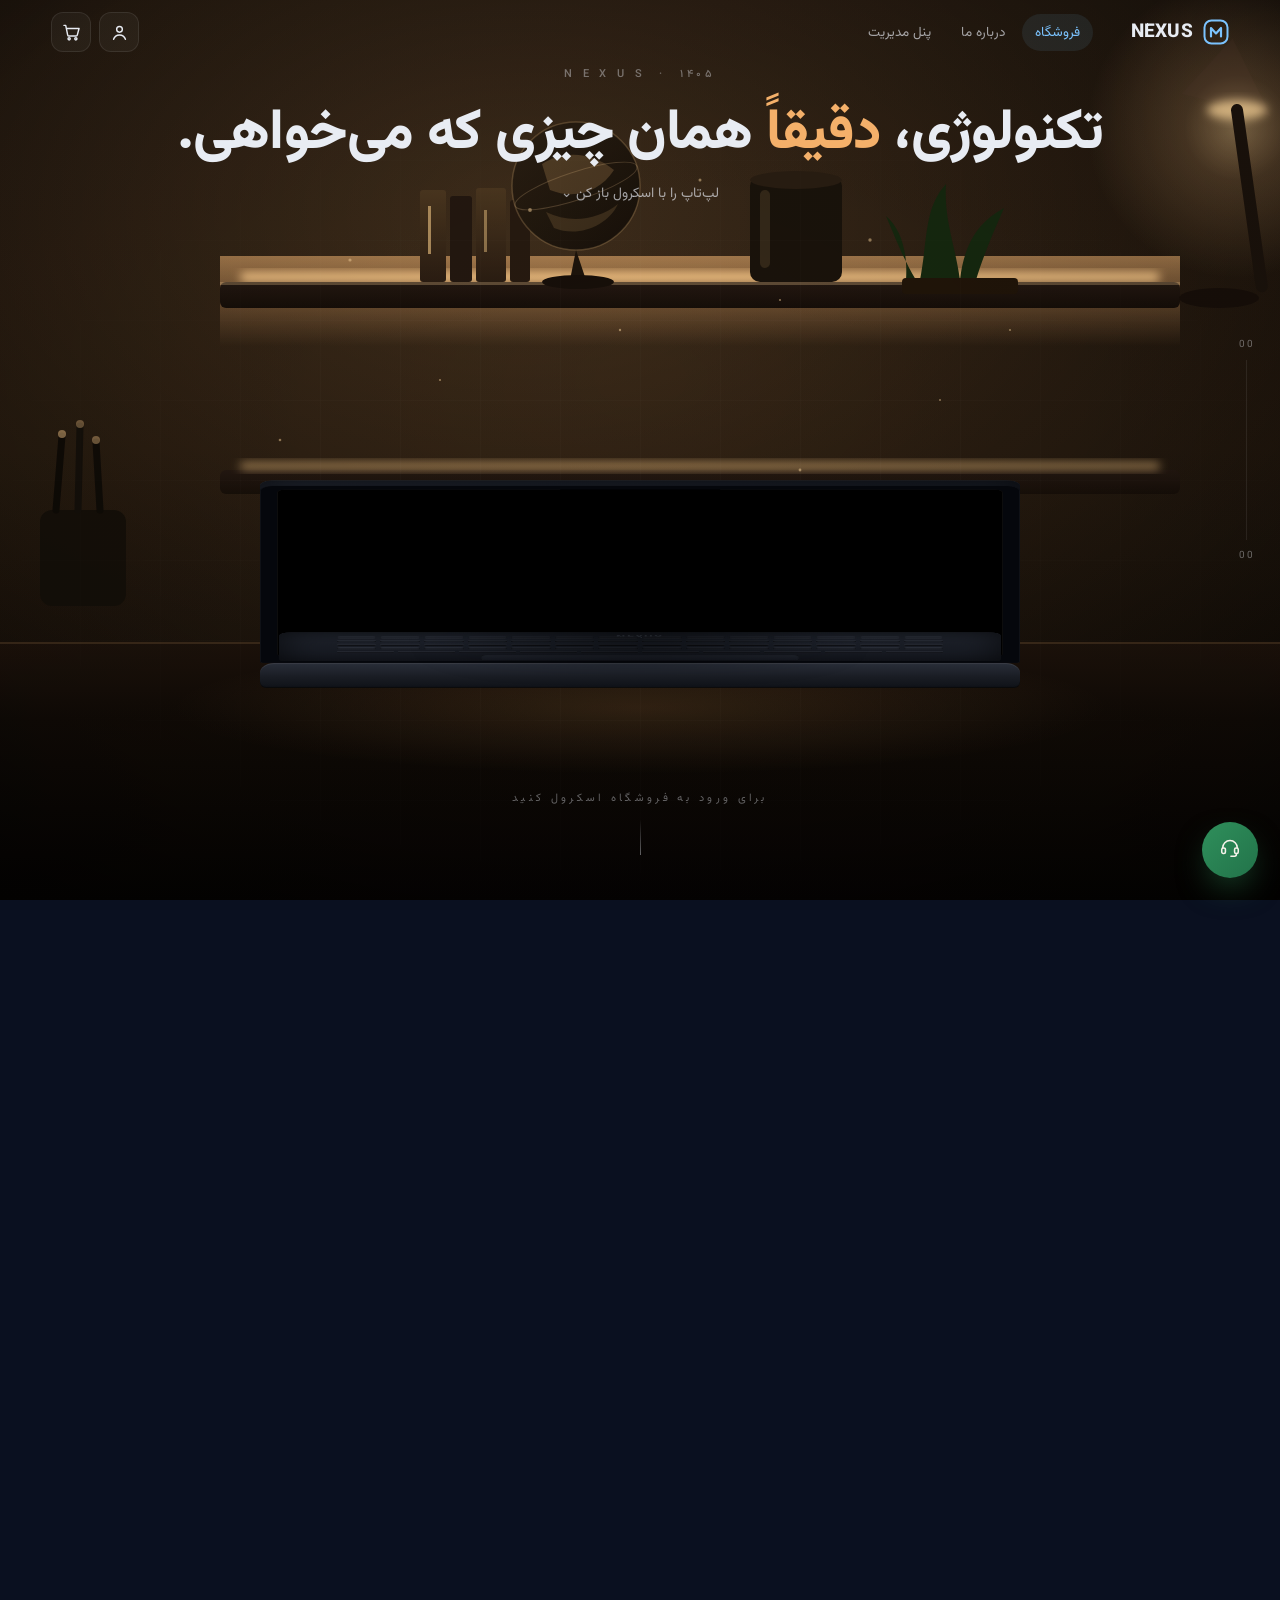
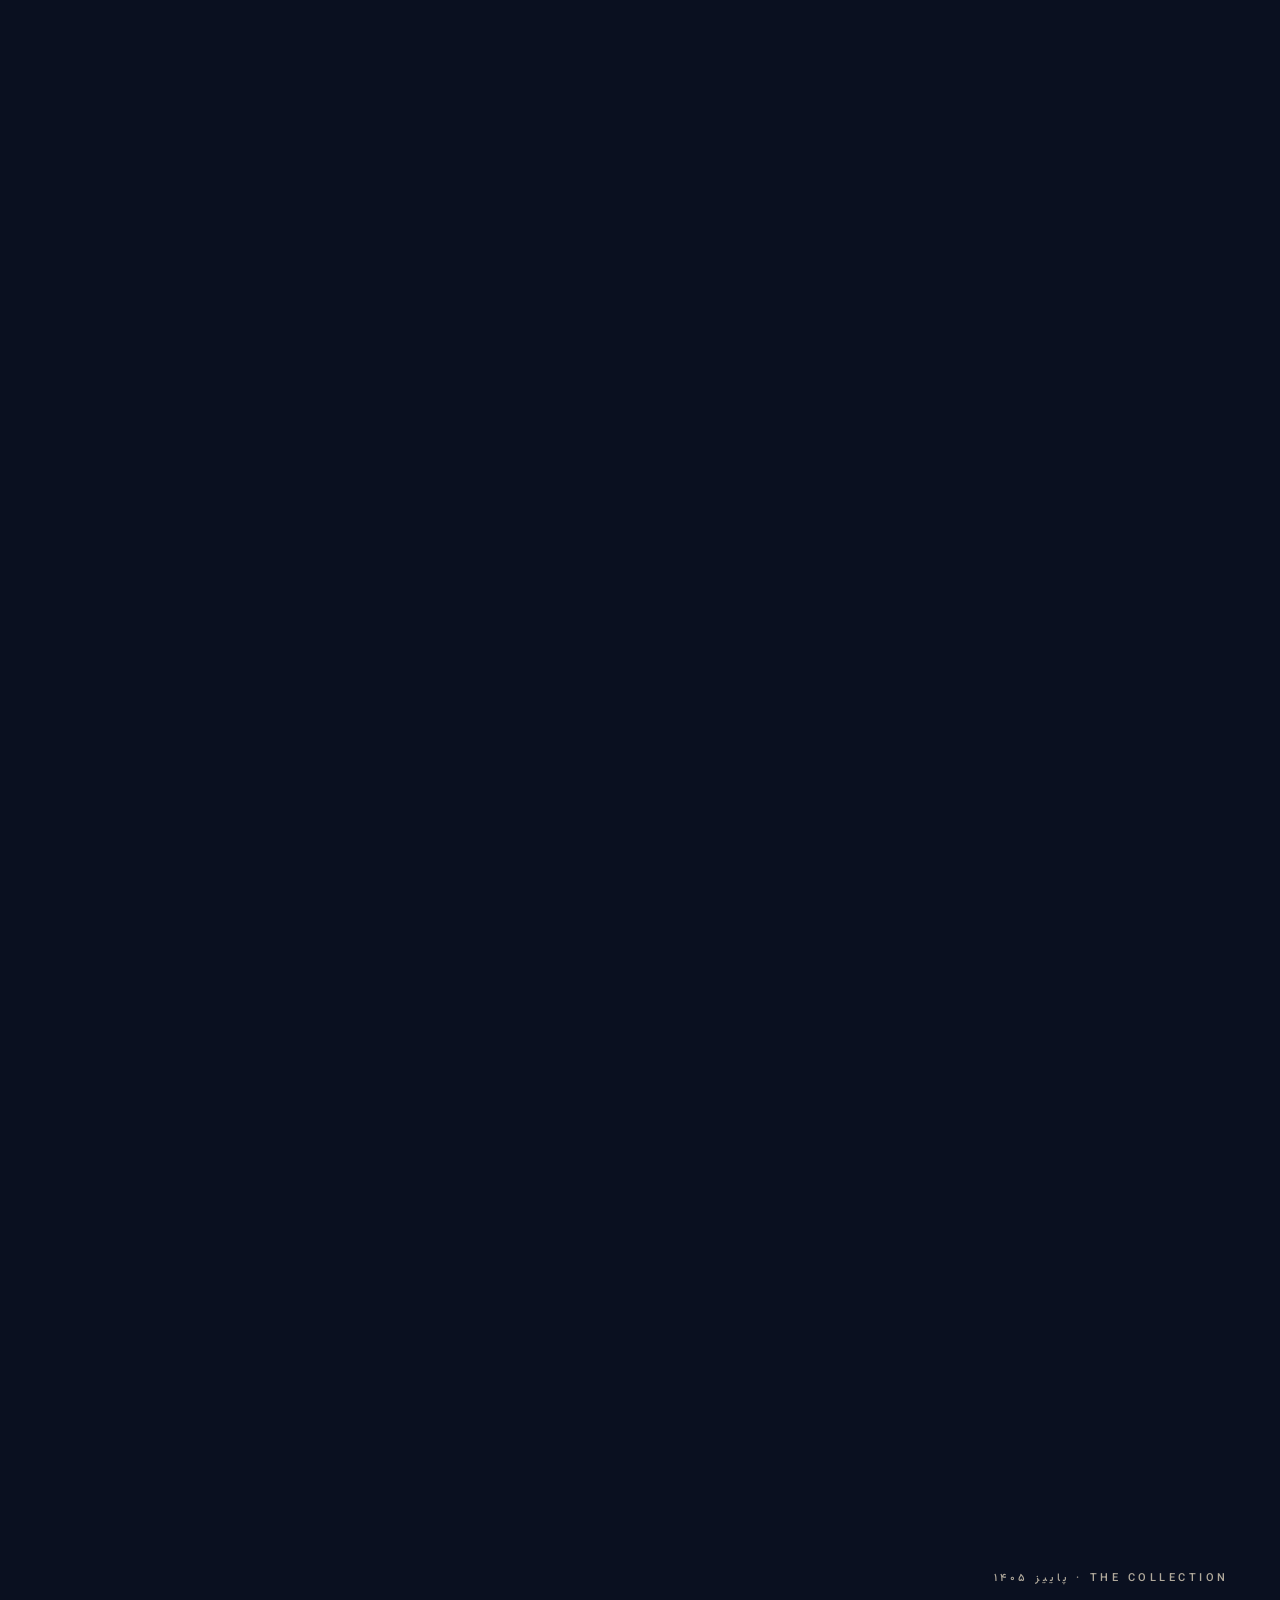
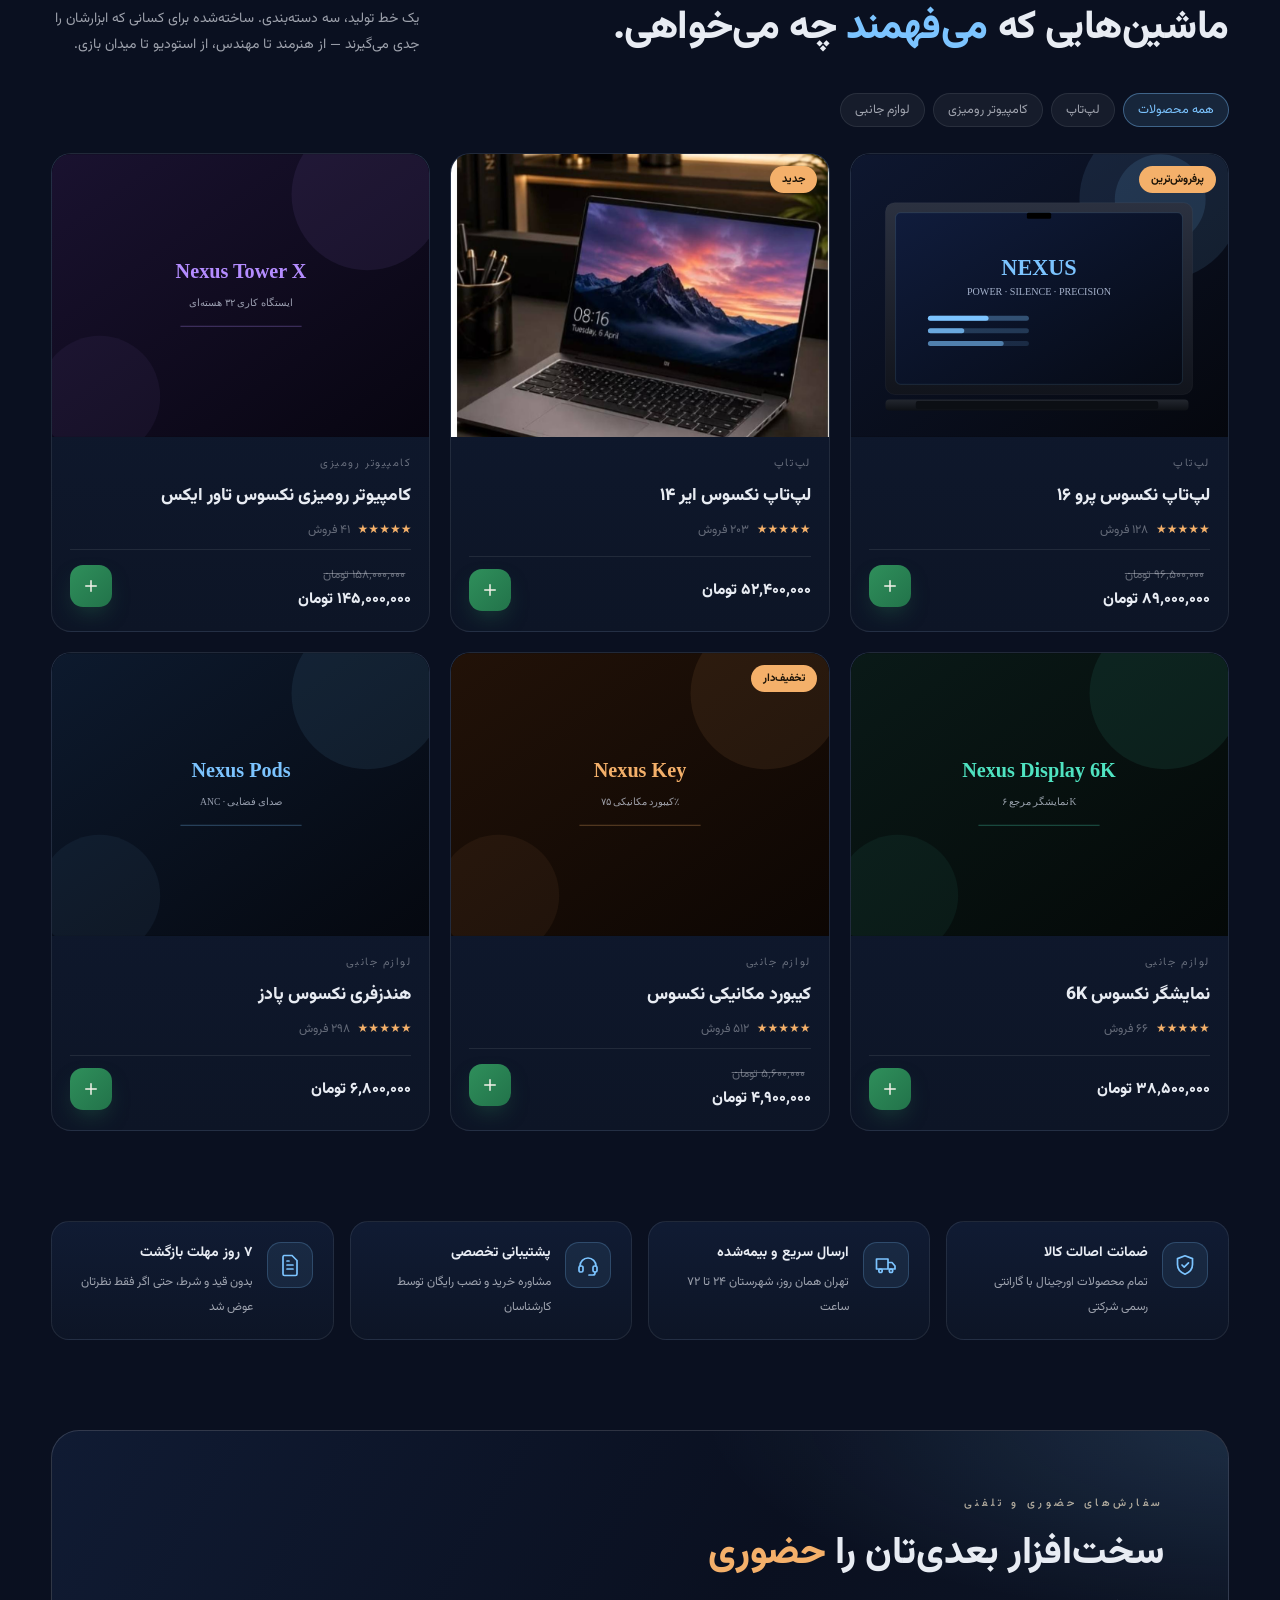
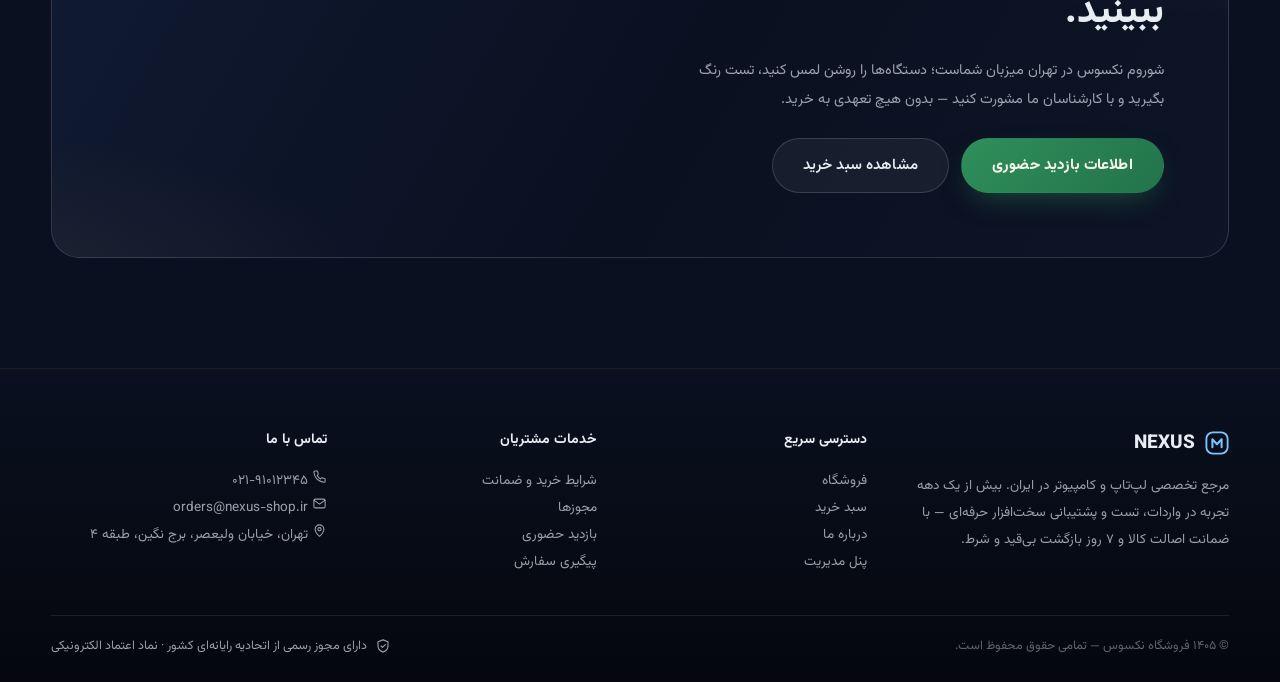
==== index.html @ 81a1145b "Use reference desk photo for Nexus Air 14 and rebuild hero backdrop - Nexus Air 14 now uses the user" ====
<!doctype html>
<html lang="fa" dir="rtl">
<head>
<meta charset="utf-8" />
<meta name="viewport" content="width=device-width, initial-scale=1, viewport-fit=cover" />
<title>نکسوس — فروشگاه تخصصی لپ‌تاپ و کامپیوتر</title>
<meta name="description" content="فروشگاه تخصصی لپ‌تاپ و کامپیوتر نکسوس — خرید لپ‌تاپ گیمینگ، ایستگاه کاری و لوازم جانبی با ضمانت اصالت کالا." />
<link rel="preconnect" href="https://fonts.googleapis.com">
<link rel="preconnect" href="https://fonts.gstatic.com" crossorigin>
<link href="https://fonts.googleapis.com/css2?family=Vazirmatn:wght@200;300;400;500;600;700;800;900&display=swap" rel="stylesheet">
<link rel="stylesheet" href="css/styles.css?v=7">
<link rel="stylesheet" href="css/hero.css?v=7">
<link rel="icon" href="data:image/svg+xml,<svg xmlns='http://www.w3.org/2000/svg' viewBox='0 0 26 26'><rect x='1' y='1' width='24' height='24' rx='7' fill='%230a1020' stroke='%237cc4ff' stroke-width='2'/><path d='M8 17.5V9l5 5.4L18 9v8.5' stroke='%237cc4ff' stroke-width='2.2' fill='none' stroke-linecap='round'/></svg>">
<script src="js/vendor/gsap.min.js"></script>
<script src="js/vendor/ScrollTrigger.min.js"></script>
</head>
<body>

<!-- ============ HERO: LAPTOP OPENS ON SCROLL ============ -->
<section class="hero-scroll" id="heroScroll">
  <div class="hero-stage" id="heroStage">

    <!-- warm study-room backdrop behind the laptop (shelf, LED strip,
         globe, books, desk lamp — inspired by the reference photo) -->
    <div class="hero-bg" id="heroBg" aria-hidden="true">
      <svg viewBox="0 0 1440 900" preserveAspectRatio="xMidYMid slice" xmlns="http://www.w3.org/2000/svg">
        <defs>
          <linearGradient id="room" x1="0" y1="0" x2="0" y2="1">
            <stop offset="0" stop-color="#0e0a07"/>
            <stop offset=".5" stop-color="#140e08"/>
            <stop offset="1" stop-color="#070503"/>
          </linearGradient>
          <linearGradient id="shelffront" x1="0" y1="0" x2="0" y2="1">
            <stop offset="0" stop-color="#241811"/>
            <stop offset="1" stop-color="#160e08"/>
          </linearGradient>
          <linearGradient id="ledglow" x1="0" y1="0" x2="0" y2="1">
            <stop offset="0" stop-color="rgba(255,190,120,.85)"/>
            <stop offset="1" stop-color="rgba(255,180,110,0)"/>
          </linearGradient>
          <radialGradient id="lampglow" cx=".5" cy=".5" r=".5">
            <stop offset="0" stop-color="rgba(255,214,150,.95)"/>
            <stop offset=".35" stop-color="rgba(255,196,130,.4)"/>
            <stop offset="1" stop-color="rgba(255,190,120,0)"/>
          </radialGradient>
          <radialGradient id="warmfill" cx=".42" cy=".24" r=".8">
            <stop offset="0" stop-color="rgba(255,185,110,.20)"/>
            <stop offset=".5" stop-color="rgba(255,175,100,.09)"/>
            <stop offset="1" stop-color="rgba(255,170,90,0)"/>
          </radialGradient>
          <linearGradient id="desk" x1="0" y1="0" x2="0" y2="1">
            <stop offset="0" stop-color="#1e130b"/>
            <stop offset=".3" stop-color="#110b06"/>
            <stop offset="1" stop-color="#050302"/>
          </linearGradient>
          <radialGradient id="pool" cx=".5" cy=".5" r=".5">
            <stop offset="0" stop-color="rgba(255,180,100,.14)"/>
            <stop offset="1" stop-color="rgba(255,180,100,0)"/>
          </radialGradient>
          <radialGradient id="vig" cx=".5" cy=".42" r=".78">
            <stop offset="0" stop-color="rgba(0,0,0,0)"/>
            <stop offset=".7" stop-color="rgba(0,0,0,.16)"/>
            <stop offset="1" stop-color="rgba(0,0,0,.58)"/>
          </radialGradient>
          <linearGradient id="globe1" x1="0" y1="0" x2="1" y2="1">
            <stop offset="0" stop-color="#2c2013"/>
            <stop offset="1" stop-color="#171009"/>
          </linearGradient>
          <linearGradient id="bookgold" x1="0" y1="0" x2="0" y2="1">
            <stop offset="0" stop-color="#4d3820"/>
            <stop offset="1" stop-color="#2b1d12"/>
          </linearGradient>
          <filter id="softa" x="-40%" y="-40%" width="180%" height="180%"><feGaussianBlur stdDeviation="10"/></filter>
          <filter id="softb" x="-40%" y="-40%" width="180%" height="180%"><feGaussianBlur stdDeviation="5"/></filter>
        </defs>

        <rect width="1440" height="900" fill="url(#room)"/>
        <rect width="1440" height="900" fill="url(#warmfill)"/>

        <!-- ============ back wall shelf with warm LED strip ============ -->
        <!-- LED strip glow behind the shelf -->
        <rect x="300" y="256" width="960" height="90" fill="url(#ledglow)" opacity=".65"/>
        <!-- shelf underside light band -->
        <rect x="320" y="272" width="920" height="10" rx="5" fill="rgba(255,206,140,.95)" filter="url(#softb)"/>
        <!-- shelf board -->
        <rect x="300" y="282" width="960" height="26" rx="6" fill="url(#shelffront)"/>
        <rect x="300" y="282" width="960" height="3" fill="rgba(255,210,150,.28)"/>
        <!-- second lower shelf -->
        <rect x="300" y="470" width="960" height="24" rx="6" fill="url(#shelffront)" opacity=".9"/>
        <rect x="320" y="462" width="920" height="8" rx="4" fill="rgba(255,205,135,.55)" filter="url(#softb)"/>

        <!-- items on the upper shelf (kept near the center so they survive
             the mobile crop of the wide viewBox) -->
        <!-- vertical books -->
        <g transform="translate(500,190)">
          <rect x="0" y="0" width="26" height="92" rx="3" fill="url(#bookgold)"/>
          <rect x="30" y="6" width="22" height="86" rx="3" fill="#241810"/>
          <rect x="56" y="-2" width="30" height="94" rx="3" fill="url(#bookgold)"/>
          <rect x="90" y="10" width="20" height="82" rx="3" fill="#271a10"/>
          <rect x="8" y="16" width="3" height="48" fill="rgba(255,210,140,.6)"/>
          <rect x="64" y="20" width="3" height="42" fill="rgba(255,210,140,.45)"/>
        </g>
        <!-- globe on a stand (center-left) -->
        <g transform="translate(610,116)">
          <circle cx="46" cy="70" r="64" fill="url(#globe1)"/>
          <circle cx="46" cy="70" r="64" fill="none" stroke="rgba(255,205,135,.22)" stroke-width="1.5"/>
          <path d="M 12 48 C 34 34, 62 36, 84 54 C 70 76, 44 84, 20 74 Z" fill="rgba(255,196,120,.20)"/>
          <path d="M 16 96 C 40 108, 68 104, 88 88 C 78 110, 48 122, 24 112 Z" fill="rgba(255,196,120,.14)"/>
          <ellipse cx="46" cy="70" rx="64" ry="14" fill="none" stroke="rgba(255,210,150,.22)" transform="rotate(-18 46 70)"/>
          <path d="M46 134 L 40 164 L 56 164 Z" fill="#1d140b"/>
          <ellipse cx="48" cy="166" rx="36" ry="7" fill="#170f09"/>
        </g>
        <!-- dark cylinder vessel (center-right) -->
        <g transform="translate(830,176)">
          <rect x="0" y="0" width="92" height="106" rx="10" fill="#1a130b"/>
          <ellipse cx="46" cy="4" rx="46" ry="9" fill="#2a1e12"/>
          <rect x="10" y="14" width="10" height="78" rx="5" fill="rgba(255,205,135,.12)"/>
        </g>
        <!-- small plant right of the vessel -->
        <g transform="translate(1000,166)" fill="#16290f">
          <path d="M0 114 C 8 72, 4 42, 26 18 C 24 54, 34 74, 40 114 Z"/>
          <path d="M40 114 C 44 78, 58 56, 84 42 C 70 74, 62 94, 56 114 Z"/>
          <path d="M-14 114 C -12 84, -20 62, -34 50 C -22 78, -16 94, -4 114 Z"/>
          <rect x="-18" y="112" width="116" height="16" rx="4" fill="#211509"/>
        </g>

        <!-- ============ desk lamp, upper right ============ -->
        <g transform="translate(1265,40)">
          <path d="M40 0 L 96 66 L 4 66 Z" fill="#241811" transform="rotate(14 50 30)"/>
          <ellipse cx="52" cy="70" rx="30" ry="10" fill="rgba(255,220,160,.9)" filter="url(#softb)"/>
          <circle cx="52" cy="88" r="150" fill="url(#lampglow)" opacity=".5"/>
          <rect x="46" y="64" width="12" height="190" rx="6" fill="#1c130c" transform="rotate(-8 52 70)"/>
          <ellipse cx="34" cy="258" rx="40" ry="10" fill="#180f09"/>
        </g>

        <!-- ============ desk surface ============ -->
        <rect y="642" width="1440" height="258" fill="url(#desk)"/>
        <rect y="642" width="1440" height="2" fill="rgba(255,195,125,.14)"/>
        <ellipse cx="720" cy="708" rx="470" ry="66" fill="url(#pool)"/>

        <!-- pen cup on the desk, far left -->
        <g transform="translate(120,470)" opacity=".92">
          <rect x="0" y="40" width="86" height="96" rx="12" fill="#151009"/>
          <path d="M16 40 L 22 -34" stroke="#0e0a06" stroke-width="7" stroke-linecap="round"/>
          <path d="M38 40 L 40 -44" stroke="#14100a" stroke-width="7" stroke-linecap="round"/>
          <path d="M60 40 L 56 -28" stroke="#0f0b07" stroke-width="7" stroke-linecap="round"/>
          <circle cx="22" cy="-36" r="4" fill="rgba(255,205,140,.55)"/>
          <circle cx="40" cy="-46" r="4" fill="rgba(255,205,140,.4)"/>
          <circle cx="56" cy="-30" r="4" fill="rgba(255,205,140,.45)"/>
        </g>

        <!-- floating dust motes in the warm light -->
        <g fill="#ffd9a0">
          <circle class="mote" cx="430" cy="260" r="1.6"/>
          <circle class="mote" cx="520" cy="380" r="1.1"/>
          <circle class="mote" cx="610" cy="210" r="1.9"/>
          <circle class="mote" cx="700" cy="330" r="1.2"/>
          <circle class="mote" cx="780" cy="180" r="1.5"/>
          <circle class="mote" cx="860" cy="300" r="1.1"/>
          <circle class="mote" cx="950" cy="240" r="1.7"/>
          <circle class="mote" cx="1020" cy="400" r="1"/>
          <circle class="mote" cx="360" cy="440" r="1.3"/>
          <circle class="mote" cx="560" cy="500" r="1"/>
          <circle class="mote" cx="880" cy="470" r="1.4"/>
          <circle class="mote" cx="1090" cy="330" r="1.1"/>
          <circle class="mote" cx="660" cy="560" r="1.2"/>
          <circle class="mote" cx="990" cy="540" r=".9"/>
        </g>

        <rect width="1440" height="900" fill="url(#vig)"/>
      </svg>
    </div>

    <div class="hero-copy top" id="heroTop">
      <div class="hero-eyebrow">N E X U S &nbsp;·&nbsp; ۱۴۰۵</div>
      <h1 class="hero-headline">
        تکنولوژی، <em>دقیقاً</em> همان چیزی که می‌خواهی.
      </h1>
      <div class="hero-sub">لپ‌تاپ را با اسکرول باز کن ⌄</div>
    </div>

    <div class="scene" id="scene">
      <div class="camera" id="camera">
        <div class="glow" id="glow"></div>
        <div class="laptop-wrap" id="laptopWrap">
        <div class="laptop" id="laptop">
          <div class="lid" id="lid">
            <div class="lid-back"></div>
            <div class="lid-logo">NEXUS</div>
            <div class="lid-front">
              <div class="bezel">
                <div class="notch"></div>
                <div class="screen" id="screen">
                  <div class="ui" id="ui">
                    <div class="ui-top">
                      <div>NEXUS OS 26.1</div>
                      <div>SYSTEM ONLINE <span class="dot"></span></div>
                    </div>
                    <div class="ui-title">
                      قدرت خام. <span>سکوت مطلق.</span>
                    </div>
                    <div class="ui-grid" id="uiGrid">
                      <div class="spec"><div class="label">CPU</div><div class="value">Core i9</div><div class="sub">14th gen · 24 cores</div></div>
                      <div class="spec"><div class="label">GPU</div><div class="value">RTX 5080</div><div class="sub">16 GB GDDR7</div></div>
                      <div class="spec"><div class="label">RAM</div><div class="value">32 GB</div><div class="sub">DDR5 · 7200 MHz</div></div>
                      <div class="spec"><div class="label">SSD</div><div class="value">2 TB</div><div class="sub">NVMe Gen 5</div></div>
                    </div>
                    <div class="ui-foot">
                      <div>0.42s boot</div>
                      <div>—</div>
                      <div>silent mode</div>
                    </div>
                  </div>
                </div>
              </div>
            </div>
          </div>
          <div class="base">
            <div class="base-top"></div>
            <div class="deck">
              <div class="brandmark">NEXUS</div>
              <div class="keyboard" id="keyboard"></div>
              <div class="trackpad"></div>
            </div>
          </div>
        </div>
        <div class="shadow"></div>
        </div><!-- /laptop-wrap -->
      </div>
    </div>

    <div class="hero-copy bot" id="heroBot">
      <div class="scroll-hint">
        <span>برای ورود به فروشگاه اسکرول کنید</span>
        <span class="line"></span>
      </div>
    </div>

    <div class="rail" aria-hidden="true">
      <div>00</div>
      <div class="track"><div class="bar" id="railBar"></div></div>
      <div id="railNum">05</div>
    </div>

  </div>
</section>

<!-- ============ STORE ============ -->
<main class="store-over" id="store">
  <section class="section container" id="storeSection">
    <div class="section-head">
      <div>
        <div class="eyebrow">The Collection · پاییز ۱۴۰۵</div>
        <h2>ماشین‌هایی که <em>می‌فهمند</em> چه می‌خواهی.</h2>
      </div>
      <p>
        یک خط تولید، سه دسته‌بندی. ساخته‌شده برای کسانی که ابزارشان را جدی می‌گیرند —
        از هنرمند تا مهندس، از استودیو تا میدان بازی.
      </p>
    </div>

    <div class="chips" id="catChips" style="display:flex;gap:8px;flex-wrap:wrap;margin-bottom:26px">
      <button class="chip active" data-cat="all">همه محصولات</button>
      <button class="chip" data-cat="laptop">لپ‌تاپ</button>
      <button class="chip" data-cat="pc">کامپیوتر رومیزی</button>
      <button class="chip" data-cat="acc">لوازم جانبی</button>
    </div>

    <div class="product-grid" id="productGrid"></div>
  </section>

  <!-- trust strip -->
  <section class="section container">
    <div class="trust-strip">
      <div class="trust-item reveal">
        <div class="t-ico" data-ico="shield"></div>
        <div><b>ضمانت اصالت کالا</b><span>تمام محصولات اورجینال با گارانتی رسمی شرکتی</span></div>
      </div>
      <div class="trust-item reveal">
        <div class="t-ico" data-ico="truck"></div>
        <div><b>ارسال سریع و بیمه‌شده</b><span>تهران همان روز، شهرستان ۲۴ تا ۷۲ ساعت</span></div>
      </div>
      <div class="trust-item reveal">
        <div class="t-ico" data-ico="headset"></div>
        <div><b>پشتیبانی تخصصی</b><span>مشاوره خرید و نصب رایگان توسط کارشناسان</span></div>
      </div>
      <div class="trust-item reveal">
        <div class="t-ico" data-ico="doc"></div>
        <div><b>۷ روز مهلت بازگشت</b><span>بدون قید و شرط، حتی اگر فقط نظرتان عوض شد</span></div>
      </div>
    </div>
  </section>

  <!-- CTA banner -->
  <section class="section container">
    <div class="cta-banner reveal">
      <div class="cta-glow"></div>
      <div class="cta-content">
        <div class="eyebrow">سفارش‌های حضوری و تلفنی</div>
        <h2>سخت‌افزار بعدی‌تان را <em>حضوری</em> ببینید.</h2>
        <p>
          شوروم نکسوس در تهران میزبان شماست؛ دستگاه‌ها را روشن لمس کنید،
          تست رنگ بگیرید و با کارشناسان ما مشورت کنید — بدون هیچ تعهدی به خرید.
        </p>
        <div class="cta-actions">
          <a href="about.html#visit" class="btn btn-primary btn-lg">اطلاعات بازدید حضوری</a>
          <a href="cart.html" class="btn btn-ghost btn-lg">مشاهده سبد خرید</a>
        </div>
      </div>
    </div>
  </section>
</main>

<script src="js/store.js?v=7"></script>
<script src="js/app.js?v=7"></script>
<script src="js/hero.js?v=7"></script>
<script>
/* ---- render products with category filter ---- */
(function () {
  const S = window.NexusStore, UI = window.NexusUI;
  const grid = document.getElementById('productGrid');

  function render(cat) {
    grid.innerHTML = '';
    const list = S.getProducts().filter((p) => cat === 'all' || p.category === cat);
    list.forEach((p) => grid.append(UI.productCard(p)));
    if (!list.length) {
      grid.innerHTML = `<div class="empty-state" style="grid-column:1/-1">
        <div class="es-ico">${UI.icon('box', 30)}</div>
        <h3>محصولی در این دسته نیست</h3><p>به‌زودی مدل‌های جدید اضافه می‌شوند.</p>
      </div>`;
    }
    UI.observeReveals(grid);
  }

  render('all');

  document.querySelectorAll('#catChips .chip').forEach((chip) => {
    chip.addEventListener('click', () => {
      document.querySelectorAll('#catChips .chip').forEach((c) => c.classList.remove('active'));
      chip.classList.add('active');
      render(chip.dataset.cat);
    });
  });

  /* trust icons */
  document.querySelectorAll('.trust-item .t-ico').forEach((el) => {
    el.innerHTML = UI.icon(el.dataset.ico, 24);
  });

  /* if URL has #store, jump past the hero pin cleanly */
  if (location.hash === '#store') {
    setTimeout(() => document.getElementById('storeSection').scrollIntoView(), 60);
  }
})();
</script>

<style>
/* ---- page-local: trust strip + cta banner ---- */
.trust-strip{
  display:grid;grid-template-columns:repeat(4,1fr);gap:16px;
}
@media(max-width:980px){.trust-strip{grid-template-columns:repeat(2,1fr)}}
@media(max-width:560px){.trust-strip{grid-template-columns:1fr}}
.trust-item{
  display:flex;gap:14px;align-items:flex-start;
  background:linear-gradient(180deg,var(--panel2),var(--panel));
  border:1px solid var(--line);border-radius:18px;padding:20px;
}
.trust-item .t-ico{
  width:46px;height:46px;flex:none;border-radius:14px;
  background:rgba(124,196,255,.09);border:1px solid rgba(124,196,255,.22);
  display:grid;place-items:center;color:var(--accent);
}
.trust-item b{display:block;font-size:14px;margin-bottom:5px}
.trust-item span{font-size:12px;color:var(--ink2);line-height:1.8}
.cta-banner{
  position:relative;overflow:hidden;
  border-radius:28px;border:1px solid var(--line2);
  background:linear-gradient(120deg,#101b33 0%,#0a1020 55%,#0d1526 100%);
  padding:clamp(34px,5vw,70px);
}
.cta-glow{
  position:absolute;inset:-40%;
  background:radial-gradient(ellipse 45% 45% at 80% 20%, rgba(124,196,255,.16), transparent 60%),
             radial-gradient(ellipse 40% 40% at 15% 85%, rgba(244,176,106,.1), transparent 60%);
  pointer-events:none;
}
.cta-content{position:relative;max-width:56ch}
.cta-content h2{font-size:clamp(24px,3.2vw,38px);font-weight:800;margin:12px 0 14px}
.cta-content h2 em{font-style:normal;color:var(--amber)}
.cta-content p{color:var(--ink2);font-size:14.5px;line-height:2;margin-bottom:24px}
.cta-actions{display:flex;gap:12px;flex-wrap:wrap}
</style>
</body>
</html>
---- css/styles.css ----
/* =========================================================
   NEXUS — Global Stylesheet (RTL)
   Palette: deep navy + sky-blue accent + warm amber
   Font: Vazirmatn
   ========================================================= */

:root{
  --bg0:#05070d;
  --bg1:#0a1020;
  --bg2:#0e1730;
  --panel:#0d1526;
  --panel2:#101b33;
  --ink:#e8ecf3;
  --ink2:rgba(232,236,243,.66);
  --ink3:rgba(232,236,243,.4);
  --line:rgba(232,236,243,.09);
  --line2:rgba(232,236,243,.16);
  --accent:#7cc4ff;
  --accent2:#3d8bd6;
  --amber:#f4b06a;
  --green:#5ee7a1;
  /* warm additions: deep pine green for action buttons + cream */
  --pine:#2f8f5b;
  --pine2:#22734a;
  --cream:#f3ead9;
  --cream2:#e8dcc4;
  --red:#ff7a7a;
  --purple:#b48cff;
  --radius:16px;
  --radius-sm:11px;
  --shadow:0 30px 60px -30px rgba(0,0,0,.6);
  --nav-h:64px;
}

*{box-sizing:border-box;margin:0;padding:0}
html{scroll-behavior:smooth}
html,body{background:var(--bg1);color:var(--ink);
  font-family:'Vazirmatn',system-ui,sans-serif;
  -webkit-font-smoothing:antialiased;text-rendering:optimizeLegibility}
body{min-height:100vh;overflow-x:hidden}
::selection{background:rgba(124,196,255,.3)}

img{max-width:100%;display:block}
a{color:inherit;text-decoration:none}
button{font-family:inherit;cursor:pointer}
input,select,textarea{font-family:inherit}
ul{list-style:none}

.container{width:min(1240px,92vw);margin-inline:auto}

/* ---------------- scrollbar ---------------- */
::-webkit-scrollbar{width:10px;height:10px}
::-webkit-scrollbar-track{background:var(--bg0)}
::-webkit-scrollbar-thumb{background:#1c2b4a;border-radius:8px;border:2px solid var(--bg0)}
::-webkit-scrollbar-thumb:hover{background:#2a3f6b}

/* =========================================================
   HEADER
   ========================================================= */
.site-header{
  position:fixed;top:0;left:0;right:0;z-index:60;
  transition:background .35s ease,border-color .35s ease,backdrop-filter .35s ease;
  border-bottom:1px solid transparent;
}
.site-header.scrolled{
  background:rgba(6,9,17,.82);
  backdrop-filter:blur(14px);
  border-bottom-color:var(--line);
}
.nav-inner{
  height:var(--nav-h);display:flex;align-items:center;gap:26px;
}
.brand{display:flex;align-items:center;gap:10px;font-weight:800;font-size:19px;letter-spacing:.01em}
.brand svg{flex:none}
.nav-links{display:flex;gap:4px;margin-inline-start:12px}
.nav-links a{
  padding:8px 13px;border-radius:999px;font-size:13.5px;color:var(--ink2);
  transition:color .2s,background .2s;
}
.nav-links a:hover{color:var(--ink);background:rgba(255,255,255,.05)}
.nav-links a.active{color:var(--accent);background:rgba(124,196,255,.09)}
.nav-spacer{flex:1}
.nav-actions{display:flex;align-items:center;gap:8px}
.icon-btn{
  position:relative;width:40px;height:40px;border-radius:12px;
  display:grid;place-items:center;
  background:rgba(255,255,255,.04);border:1px solid var(--line);
  color:var(--ink);transition:background .2s,border-color .2s,transform .2s;
}
.icon-btn:hover{background:rgba(255,255,255,.08);border-color:var(--line2)}
.icon-btn:active{transform:scale(.94)}
.cart-badge{
  position:absolute;top:-5px;inset-inline-end:-5px;
  min-width:18px;height:18px;padding:0 5px;border-radius:999px;
  background:var(--amber);color:#1a1207;font-size:10.5px;font-weight:800;
  display:none;place-items:center;line-height:1;
  box-shadow:0 0 0 2px var(--bg1);
}
.burger{display:none}
.mobile-menu{
  display:none;position:fixed;top:var(--nav-h);left:0;right:0;z-index:59;
  background:rgba(6,9,17,.97);backdrop-filter:blur(14px);
  border-bottom:1px solid var(--line);padding:10px 5vw 18px;
}
.mobile-menu.open{display:block}
.mobile-menu a{display:block;padding:12px 8px;font-size:15px;color:var(--ink2);border-bottom:1px solid var(--line)}
.mobile-menu a:last-child{border-bottom:none}
.mobile-menu a.active{color:var(--accent)}

@media(max-width:820px){
  .nav-links{display:none}
  .burger{display:grid}
}

/* =========================================================
   BUTTONS / CHIPS
   ========================================================= */
.btn{
  display:inline-flex;align-items:center;justify-content:center;gap:8px;
  padding:12px 22px;border-radius:999px;border:1px solid transparent;
  font-size:14px;font-weight:600;letter-spacing:.01em;
  transition:transform .18s ease,box-shadow .25s ease,background .2s,border-color .2s,opacity .2s;
  user-select:none;
}
.btn:active{transform:scale(.97)}
.btn:disabled{opacity:.45;cursor:not-allowed}
.btn-primary{
  background:linear-gradient(135deg,var(--pine),var(--pine2));
  color:#f5f2ea;font-weight:800;
  box-shadow:0 12px 30px -12px rgba(47,143,91,.55);
}
.btn-primary:hover{box-shadow:0 16px 38px -12px rgba(47,143,91,.7);filter:brightness(1.07)}
.btn-ghost{background:rgba(255,255,255,.05);border-color:var(--line2);color:var(--ink)}
.btn-ghost:hover{background:rgba(255,255,255,.09)}
.btn-dark{background:#fff;color:#0a1020;font-weight:800}
.btn-danger{background:rgba(255,122,122,.1);border-color:rgba(255,122,122,.3);color:var(--red)}
.btn-danger:hover{background:rgba(255,122,122,.18)}
.btn-sm{padding:8px 15px;font-size:12.5px}
.btn-lg{padding:15px 30px;font-size:15px}
.btn-block{width:100%}

.chip{
  display:inline-flex;align-items:center;gap:6px;
  padding:6px 14px;border-radius:999px;font-size:12.5px;
  background:rgba(255,255,255,.05);border:1px solid var(--line);color:var(--ink2);
}
.chip.active{background:rgba(124,196,255,.12);border-color:rgba(124,196,255,.4);color:var(--accent)}

.eyebrow{
  font-size:11px;letter-spacing:.32em;text-transform:uppercase;
  color:var(--cream2);opacity:.75;font-weight:500;
}

.badge{
  position:absolute;top:12px;inset-inline-start:12px;z-index:2;
  padding:5px 12px;border-radius:999px;font-size:11px;font-weight:700;
  background:var(--amber);color:#1a1207;
}
.badge.blue{background:var(--accent);color:#04101d}

/* =========================================================
   FOOTER
   ========================================================= */
.site-footer{
  margin-top:110px;border-top:1px solid var(--line);
  background:linear-gradient(180deg,var(--bg1),var(--bg0));
}
.footer-grid{
  display:grid;grid-template-columns:1.4fr 1fr 1fr 1.2fr;gap:40px;
  padding:60px 0 40px;
}
@media(max-width:900px){.footer-grid{grid-template-columns:1fr 1fr}}
@media(max-width:560px){.footer-grid{grid-template-columns:1fr}}
.footer-grid h4{font-size:14px;font-weight:700;margin-bottom:16px;color:var(--ink)}
.footer-grid p,.footer-grid a{font-size:13.5px;color:var(--ink2);line-height:2}
.footer-grid a:hover{color:var(--accent)}
.footer-brand{display:flex;align-items:center;gap:10px;font-weight:800;font-size:19px;margin-bottom:14px}
.footer-bottom{
  border-top:1px solid var(--line);padding:20px 0 26px;
  display:flex;align-items:center;justify-content:space-between;gap:14px;flex-wrap:wrap;
  font-size:12.5px;color:var(--ink3);
}
.footer-bottom .enamd{display:flex;align-items:center;gap:8px;color:var(--ink2)}

/* =========================================================
   SECTION HEADS
   ========================================================= */
.section{padding-top:90px}
.section-head{display:flex;align-items:flex-end;justify-content:space-between;gap:24px;margin-bottom:34px;flex-wrap:wrap}
.section-head h2{font-size:clamp(26px,3.4vw,40px);font-weight:800;letter-spacing:-.01em;margin-top:10px}
.section-head h2 em{font-style:normal;color:var(--accent)}
.section-head p{max-width:46ch;color:var(--ink2);font-size:14px;line-height:1.9}

/* =========================================================
   PRODUCT CARD
   ========================================================= */
.product-grid{display:grid;grid-template-columns:repeat(3,1fr);gap:20px}
@media(max-width:980px){.product-grid{grid-template-columns:repeat(2,1fr)}}
@media(max-width:600px){.product-grid{grid-template-columns:1fr}}
.pcard{
  position:relative;display:flex;flex-direction:column;
  background:linear-gradient(180deg,var(--panel2),var(--panel));
  border:1px solid var(--line);border-radius:20px;overflow:hidden;
  transition:transform .35s ease,border-color .35s ease,box-shadow .35s ease;
}
.pcard:hover{transform:translateY(-6px);border-color:rgba(124,196,255,.35);box-shadow:var(--shadow)}
/* cream hover wash on product cards */
.pcard::after{
  content:"";position:absolute;inset:0;pointer-events:none;opacity:0;
  background:radial-gradient(ellipse 90% 60% at 50% 0%, rgba(243,234,217,.07), transparent 70%);
  transition:opacity .4s ease;
}
.pcard:hover::after{opacity:1}
.pcard-media{position:relative;aspect-ratio:4/3;overflow:hidden;background:var(--bg0)}
.pcard-media img{width:100%;height:100%;object-fit:cover;transition:transform .6s ease}
.pcard:hover .pcard-media img{transform:scale(1.06)}
.pcard-body{display:flex;flex-direction:column;gap:10px;padding:18px 18px 20px;flex:1}
.pcard-cat{font-size:11px;color:var(--ink3);letter-spacing:.14em}
.pcard-name{font-size:17.5px;font-weight:800}
.pcard-sub{font-size:12.5px;color:var(--ink2);line-height:1.8;
  display:-webkit-box;-webkit-line-clamp:2;-webkit-box-orient:vertical;overflow:hidden}
.pcard-meta{display:flex;align-items:center;gap:8px;font-size:12px;color:var(--amber);margin-top:2px}
.pcard-meta .sold{color:var(--ink3)}
.pcard-foot{display:flex;align-items:center;justify-content:space-between;gap:10px;margin-top:auto;padding-top:12px;border-top:1px solid var(--line)}
.price{font-size:15.5px;font-weight:800}
.price small{font-size:11px;font-weight:500;color:var(--ink3)}
.price-old{font-size:12px;color:var(--ink3);text-decoration:line-through;margin-inline-start:6px}
.add-btn{
  width:42px;height:42px;border-radius:13px;border:none;flex:none;
  background:linear-gradient(135deg,var(--pine),var(--pine2));color:#f5f2ea;
  display:grid;place-items:center;
  transition:transform .2s,box-shadow .25s;
  box-shadow:0 10px 24px -10px rgba(47,143,91,.6);
}
.add-btn:hover{transform:translateY(-2px) scale(1.04)}
.add-btn:active{transform:scale(.92)}
.pcard-name a::after{content:"";position:absolute;inset:0}
.pcard .add-btn,.pcard .badge{position:relative;z-index:3}
.pcard .badge{position:absolute}

/* =========================================================
   MODAL
   ========================================================= */
.modal-overlay{
  position:fixed;inset:0;z-index:100;
  background:rgba(3,5,10,.72);backdrop-filter:blur(8px);
  display:grid;place-items:center;padding:20px;
  opacity:0;pointer-events:none;transition:opacity .28s ease;
}
[hidden]{display:none!important}
.modal-overlay.open{opacity:1;pointer-events:auto}
.modal{
  width:min(920px,100%);max-height:88vh;overflow:auto;
  background:linear-gradient(180deg,var(--panel2),var(--panel));
  border:1px solid var(--line2);border-radius:24px;
  transform:translateY(24px) scale(.98);transition:transform .32s cubic-bezier(.2,.9,.3,1.2);
  box-shadow:0 60px 120px -40px rgba(0,0,0,.8);
}
.modal-overlay.open .modal{transform:none}
.modal-close{
  position:sticky;top:14px;margin-inline-start:auto;margin-inline-end:14px;
  width:36px;height:36px;border-radius:50%;border:1px solid var(--line2);
  background:rgba(5,8,15,.7);color:var(--ink);display:grid;place-items:center;
  float:left;z-index:5;backdrop-filter:blur(6px);
}
.modal-close:hover{background:rgba(255,255,255,.1)}
.pm-layout{display:grid;grid-template-columns:1.05fr 1fr;gap:0}
@media(max-width:760px){.pm-layout{grid-template-columns:1fr}}
.pm-media{position:relative;background:var(--bg0);min-height:300px}
.pm-media img{width:100%;height:100%;object-fit:cover}
.pm-media .badge{top:16px;inset-inline-start:16px}
.pm-info{padding:30px 30px 34px;display:flex;flex-direction:column;gap:16px}
.pm-info .pm-cat{font-size:11px;color:var(--ink3);letter-spacing:.2em}
.pm-info h3{font-size:24px;font-weight:800;line-height:1.35}
.pm-rating{display:flex;align-items:center;gap:10px;font-size:13px;color:var(--amber)}
.pm-rating .sold{color:var(--ink3)}
.pm-desc{font-size:13.5px;color:var(--ink2);line-height:2}
.pm-highlights{display:flex;flex-direction:column;gap:8px}
.pm-highlights li{display:flex;gap:9px;align-items:flex-start;font-size:13px;color:var(--ink2);line-height:1.8}
.pm-highlights svg{flex:none;margin-top:4px;color:var(--green)}
.pm-price-row{display:flex;align-items:center;justify-content:space-between;gap:12px;
  padding-top:16px;border-top:1px solid var(--line);margin-top:auto;flex-wrap:wrap}
.pm-price-row .price{font-size:20px}
.pm-actions{display:flex;gap:10px;align-items:center}
.qty{
  display:inline-flex;align-items:center;border:1px solid var(--line2);border-radius:999px;overflow:hidden;
}
.qty button{width:36px;height:40px;background:transparent;border:none;color:var(--ink);font-size:17px}
.qty button:hover{background:rgba(255,255,255,.07)}
.qty span{min-width:34px;text-align:center;font-weight:700;font-size:14px}
.pm-specs{display:grid;grid-template-columns:repeat(3,1fr);gap:10px}
@media(max-width:560px){.pm-specs{grid-template-columns:repeat(2,1fr)}}
.pm-specs .sp{
  background:rgba(255,255,255,.035);border:1px solid var(--line);
  border-radius:12px;padding:10px 12px;
}
.pm-specs .sp .l{font-size:10.5px;color:var(--ink3);letter-spacing:.06em;margin-bottom:4px}
.pm-specs .sp .v{font-size:12.5px;font-weight:600;line-height:1.6}
.pm-fullspecs{border-top:1px solid var(--line);padding-top:18px;display:flex;flex-direction:column;gap:0}
.pm-fullspecs .row{display:flex;justify-content:space-between;gap:20px;padding:9px 0;border-bottom:1px dashed var(--line);font-size:13px}
.pm-fullspecs .row:last-child{border-bottom:none}
.pm-fullspecs .row .k{color:var(--ink3)}
.pm-fullspecs .row .v{font-weight:600;text-align:left}

/* =========================================================
   TOAST
   ========================================================= */
.toast-wrap{position:fixed;bottom:24px;left:50%;transform:translateX(-50%);z-index:200;
  display:flex;flex-direction:column;gap:10px;align-items:center;pointer-events:none}
.toast{
  display:flex;align-items:center;gap:10px;
  background:rgba(13,21,38,.95);border:1px solid var(--line2);
  backdrop-filter:blur(10px);
  padding:12px 20px;border-radius:999px;font-size:13.5px;font-weight:600;
  box-shadow:0 20px 50px -20px rgba(0,0,0,.7);
  animation:toastIn .35s cubic-bezier(.2,.9,.3,1.2);
}
.toast.out{animation:toastOut .3s ease forwards}
.toast .t-ico{width:22px;height:22px;border-radius:50%;display:grid;place-items:center;flex:none}
.toast.ok .t-ico{background:rgba(94,231,161,.15);color:var(--green)}
.toast.err .t-ico{background:rgba(255,122,122,.15);color:var(--red)}
@keyframes toastIn{from{opacity:0;transform:translateY(16px) scale(.94)}to{opacity:1;transform:none}}
@keyframes toastOut{to{opacity:0;transform:translateY(10px) scale(.96)}}

/* =========================================================
   FORMS
   ========================================================= */
.field{display:flex;flex-direction:column;gap:7px;margin-bottom:16px}
.field label{font-size:12.5px;font-weight:600;color:var(--ink2)}
.field label .req{color:var(--amber)}
.field input,.field select,.field textarea{
  background:rgba(255,255,255,.04);border:1px solid var(--line2);
  border-radius:12px;padding:12px 14px;color:var(--ink);font-size:14px;
  transition:border-color .2s,box-shadow .2s,background .2s;
  width:100%;
}
.field textarea{resize:vertical;min-height:90px;line-height:1.9}
.field input:focus,.field select:focus,.field textarea:focus{
  outline:none;border-color:rgba(124,196,255,.55);
  box-shadow:0 0 0 4px rgba(124,196,255,.12);background:rgba(255,255,255,.06);
}
.field input::placeholder,.field textarea::placeholder{color:var(--ink3)}
.field .hint{font-size:11.5px;color:var(--ink3)}
.field-row{display:grid;grid-template-columns:1fr 1fr;gap:14px}
@media(max-width:560px){.field-row{grid-template-columns:1fr}}
select.field-select{appearance:none;
  background-image:url("data:image/svg+xml;utf8,<svg xmlns='http://www.w3.org/2000/svg' width='12' height='8' viewBox='0 0 12 8'><path d='M1 1l5 5 5-5' stroke='rgba(232,236,243,.5)' stroke-width='1.6' fill='none' stroke-linecap='round'/></svg>");
  background-repeat:no-repeat;background-position:left 14px center;padding-inline-start:14px;padding-inline-end:34px}

/* file upload */
.file-drop{
  border:1.5px dashed var(--line2);border-radius:14px;
  padding:22px 16px;text-align:center;cursor:pointer;
  transition:border-color .2s,background .2s;
  display:flex;flex-direction:column;align-items:center;gap:8px;
}
.file-drop:hover,.file-drop.drag{border-color:rgba(124,196,255,.6);background:rgba(124,196,255,.05)}
.file-drop .fd-ico{width:42px;height:42px;border-radius:12px;background:rgba(124,196,255,.1);
  display:grid;place-items:center;color:var(--accent)}
.file-drop .fd-title{font-size:13px;font-weight:600}
.file-drop .fd-sub{font-size:11.5px;color:var(--ink3)}
.file-drop input[type=file]{display:none}
.file-preview{
  margin-top:12px;display:none;align-items:center;gap:12px;
  background:rgba(255,255,255,.04);border:1px solid var(--line);
  border-radius:12px;padding:10px 12px;
}
.file-preview.show{display:flex}
.file-preview img{width:52px;height:52px;object-fit:cover;border-radius:9px;border:1px solid var(--line2)}
.file-preview .fp-meta{flex:1;min-width:0}
.file-preview .fp-name{font-size:12.5px;font-weight:600;white-space:nowrap;overflow:hidden;text-overflow:ellipsis}
.file-preview .fp-size{font-size:11px;color:var(--ink3)}
.file-preview .fp-x{width:30px;height:30px;border-radius:9px;border:1px solid var(--line2);
  background:transparent;color:var(--ink2);display:grid;place-items:center}
.file-preview .fp-x:hover{color:var(--red);border-color:rgba(255,122,122,.4)}

/* =========================================================
   MISC
   ========================================================= */
.skeleton{background:linear-gradient(90deg,rgba(255,255,255,.04),rgba(255,255,255,.09),rgba(255,255,255,.04));
  background-size:200% 100%;animation:sk 1.4s infinite}
@keyframes sk{to{background-position:-200% 0}}
.empty-state{
  text-align:center;padding:70px 20px;color:var(--ink3);
}
.empty-state .es-ico{width:74px;height:74px;margin:0 auto 18px;border-radius:22px;
  background:rgba(255,255,255,.04);border:1px solid var(--line);
  display:grid;place-items:center;color:var(--ink3)}
.empty-state h3{color:var(--ink2);font-size:17px;margin-bottom:8px}
.empty-state p{font-size:13px}

.reveal{opacity:0;transform:translateY(26px);transition:opacity .7s ease,transform .7s ease}
.reveal.in{opacity:1;transform:none}

/* =========================================================
   CART PAGE
   ========================================================= */
.page-head{display:flex;align-items:flex-end;justify-content:space-between;gap:18px;margin-bottom:30px;flex-wrap:wrap}
.page-head h1{font-size:clamp(24px,3vw,34px);font-weight:800;margin-top:8px}

.cart-layout{display:grid;grid-template-columns:1.6fr 1fr;gap:22px;align-items:start}
@media(max-width:960px){.cart-layout{grid-template-columns:1fr}}

.panel{
  background:linear-gradient(180deg,var(--panel2),var(--panel));
  border:1px solid var(--line);border-radius:20px;padding:22px;
}
.panel h3{font-size:16px;font-weight:800;margin-bottom:16px}

.cart-item{
  display:flex;gap:16px;align-items:center;
  background:linear-gradient(180deg,var(--panel2),var(--panel));
  border:1px solid var(--line);border-radius:18px;padding:14px 16px;
  margin-bottom:12px;
}
.ci-img{width:108px;height:82px;object-fit:cover;border-radius:12px;border:1px solid var(--line);flex:none}
.ci-info{flex:1;min-width:0}
.ci-cat{font-size:10.5px;color:var(--ink3);letter-spacing:.1em;margin-bottom:3px}
.ci-name{font-size:14.5px;font-weight:700;margin-bottom:5px}
.ci-en{font-size:11px;color:var(--ink3);font-weight:500}
.ci-price{display:flex;align-items:center;gap:8px}
.ci-price .price{font-size:13.5px}
.ci-controls{display:flex;flex-direction:column;align-items:flex-end;gap:8px;flex:none}
.ci-line{font-size:14px;font-weight:800;color:var(--accent);white-space:nowrap}
.ci-del{
  width:34px;height:34px;border-radius:10px;border:1px solid var(--line);
  background:transparent;color:var(--ink3);display:grid;place-items:center;
  transition:color .2s,border-color .2s,background .2s;
}
.ci-del:hover{color:var(--red);border-color:rgba(255,122,122,.4);background:rgba(255,122,122,.08)}
@media(max-width:640px){
  .cart-item{flex-wrap:wrap}
  .ci-controls{width:100%;flex-direction:row;justify-content:space-between;align-items:center}
}

.summary .sum-row{display:flex;justify-content:space-between;font-size:13.5px;color:var(--ink2);padding:9px 0}
.summary .sum-row b{color:var(--ink);font-size:14px}
.summary .sum-row .free{color:var(--green)}
.summary .sum-row.total{border-top:1px dashed var(--line2);margin-top:8px;padding-top:14px}
.summary .sum-row.total b{color:var(--accent);font-size:16.5px}

.pay-guide{
  margin-top:16px;background:rgba(124,196,255,.05);border:1px solid rgba(124,196,255,.18);
  border-radius:14px;padding:14px 16px;
}
.pg-head{display:flex;align-items:center;gap:8px;font-size:12.5px;font-weight:700;color:var(--accent);margin-bottom:10px}
.pg-card{
  font-size:19px;font-weight:800;letter-spacing:.14em;color:var(--ink);
  background:rgba(0,0,0,.35);border:1px solid var(--line2);border-radius:10px;
  padding:12px 14px;text-align:center;margin-bottom:10px;
  text-shadow:0 0 18px rgba(124,196,255,.35);
}
.pg-row{display:flex;justify-content:space-between;font-size:12px;color:var(--ink2);padding:3px 0}
.pg-row b{color:var(--ink)}

.form-panel{margin-top:16px}

/* success overlay */
.success-overlay{
  position:fixed;inset:0;z-index:150;
  background:rgba(3,5,10,.8);backdrop-filter:blur(10px);
  display:grid;place-items:center;padding:20px;
  opacity:0;pointer-events:none;transition:opacity .3s;
}
.success-overlay.show{opacity:1;pointer-events:auto}
.success-card{
  width:min(430px,100%);text-align:center;
  background:linear-gradient(180deg,var(--panel2),var(--panel));
  border:1px solid var(--line2);border-radius:24px;padding:36px 30px;
  transform:translateY(18px) scale(.97);transition:transform .35s cubic-bezier(.2,.9,.3,1.2);
}
.success-overlay.show .success-card{transform:none}
.s-ico{
  width:64px;height:64px;border-radius:50%;margin:0 auto 18px;
  background:rgba(94,231,161,.12);border:1px solid rgba(94,231,161,.35);
  display:grid;place-items:center;color:var(--green);
}
.success-card h2{font-size:20px;margin-bottom:14px}
.s-sub{font-size:12.5px;color:var(--ink2)}
.s-code{
  font-size:24px;font-weight:900;letter-spacing:.12em;color:var(--accent);
  background:rgba(124,196,255,.08);border:1px dashed rgba(124,196,255,.4);
  border-radius:12px;padding:12px;margin:10px 0 14px;
}
.s-note{font-size:12.5px;color:var(--ink2);line-height:2;margin-bottom:22px}
.s-actions{display:flex;gap:10px;justify-content:center;flex-wrap:wrap}

/* =========================================================
   SUPPORT CHAT
   ========================================================= */
.chat-fab{
  position:fixed;bottom:22px;inset-inline-start:22px;z-index:90;
  width:56px;height:56px;border-radius:50%;border:none;
  background:linear-gradient(135deg,var(--pine),var(--pine2));
  color:#f5f2ea;display:grid;place-items:center;
  box-shadow:0 14px 34px -10px rgba(47,143,91,.65);
  transition:transform .25s cubic-bezier(.2,.9,.3,1.4),box-shadow .25s;
}
.chat-fab:hover{transform:scale(1.08)}
.chat-fab:active{transform:scale(.94)}
.chat-fab .fab-ico{grid-area:1/1;transition:opacity .2s,transform .3s}
.chat-fab .fab-x{opacity:0;transform:rotate(-90deg) scale(.6)}
.chat-fab .fab-badge{
  position:absolute;top:-3px;inset-inline-end:-3px;
  min-width:19px;height:19px;padding:0 5px;border-radius:999px;
  background:var(--amber);color:#1a1207;font-size:10.5px;font-weight:800;
  display:grid;place-items:center;box-shadow:0 0 0 2px var(--bg1);
}

.chat-panel{
  position:fixed;bottom:90px;inset-inline-start:22px;z-index:95;
  width:min(340px,calc(100vw - 32px));height:min(480px,calc(100vh - 130px));
  display:flex;flex-direction:column;overflow:hidden;
  background:linear-gradient(180deg,var(--panel2),var(--panel));
  border:1px solid var(--line2);border-radius:20px;
  box-shadow:0 40px 90px -30px rgba(0,0,0,.85);
  opacity:0;transform:translateY(16px) scale(.96);transform-origin:bottom right;
  pointer-events:none;transition:opacity .28s ease,transform .32s cubic-bezier(.2,.9,.3,1.2);
}
.chat-panel.open{opacity:1;transform:none;pointer-events:auto}
.chat-head{
  display:flex;align-items:center;gap:11px;
  padding:14px 16px;border-bottom:1px solid var(--line);
  background:rgba(124,196,255,.05);flex:none;
}
.ch-ava{
  width:38px;height:38px;border-radius:12px;flex:none;
  background:rgba(124,196,255,.14);border:1px solid rgba(124,196,255,.35);
  display:grid;place-items:center;color:var(--accent);
}
.ch-title{flex:1;min-width:0}
.ch-title b{display:block;font-size:13.5px}
.ch-title span{display:flex;align-items:center;gap:6px;font-size:10.5px;color:var(--ink2);margin-top:2px}
.online-dot{width:7px;height:7px;border-radius:50%;background:var(--green);box-shadow:0 0 6px var(--green);display:inline-block}
.ch-close{width:30px;height:30px;border-radius:9px;border:1px solid var(--line);
  background:transparent;color:var(--ink2);display:grid;place-items:center}
.ch-close:hover{color:var(--ink);border-color:var(--line2)}

.chat-msgs{flex:1;overflow-y:auto;padding:14px;display:flex;flex-direction:column;gap:10px}
.chat-welcome{
  background:rgba(124,196,255,.07);border:1px solid rgba(124,196,255,.18);
  border-radius:13px;padding:11px 13px;font-size:12px;color:var(--ink2);line-height:1.9;
}
.chat-msg{display:flex;flex-direction:column;gap:3px;max-width:82%}
.chat-msg.me{align-self:flex-start;align-items:flex-start}
.chat-msg.admin{align-self:flex-end;align-items:flex-end}
.cm-bubble{padding:9px 13px;font-size:12.5px;line-height:1.9;border-radius:14px}
.chat-msg.me .cm-bubble{background:linear-gradient(135deg,var(--pine),var(--pine2));color:#f5f2ea;font-weight:600;border-bottom-right-radius:5px}
.chat-msg.admin .cm-bubble{background:rgba(255,255,255,.07);border:1px solid var(--line);color:var(--ink);border-bottom-left-radius:5px}
.cm-time{font-size:9.5px;color:var(--ink3)}

.chat-input{
  display:flex;gap:8px;padding:11px;border-top:1px solid var(--line);flex:none;
}
.chat-input input{
  flex:1;background:rgba(255,255,255,.05);border:1px solid var(--line2);
  border-radius:999px;padding:10px 15px;color:var(--ink);font-size:13px;outline:none;
  transition:border-color .2s,box-shadow .2s;
}
.chat-input input:focus{border-color:rgba(124,196,255,.55);box-shadow:0 0 0 3px rgba(124,196,255,.12)}
.chat-input button{
  width:40px;height:40px;border-radius:50%;border:none;flex:none;
  background:linear-gradient(135deg,var(--pine),var(--pine2));color:#f5f2ea;
  display:grid;place-items:center;
}
.chat-input button:active{transform:scale(.92)}

/* tiny status line under the chat messages */
.chat-status{
  min-height:0;padding:0 14px;font-size:11px;color:var(--pine);
  text-align:center;transition:all .3s ease;flex:none;
}
.chat-status.on{padding-bottom:8px;font-weight:700}

/* =========================================================
   CLOUD SYNC STRIP (cart page)
   ========================================================= */
.cloud-tag{
  display:flex;align-items:center;gap:10px;
  background:linear-gradient(90deg, rgba(243,234,217,.10), rgba(243,234,217,.04));
  border:1px solid rgba(243,234,217,.25);
  color:var(--cream);
  border-radius:14px;padding:13px 18px;margin-bottom:20px;
  font-size:13.5px;font-weight:600;
  animation:toastIn .4s cubic-bezier(.2,.9,.3,1.2);
}
.cloud-tag span{font-size:17px}
---- css/hero.css ----
/* =========================================================
   NEXUS — Hero: scroll-driven laptop (closed → open → on)
   ========================================================= */

.hero-scroll{
  position:relative;
  height:520vh;
  background:var(--bg1);
}
@media(max-width:720px){
  /* mobile: static hero, no scroll runway */
  .hero-scroll{height:auto;min-height:100vh}
}
.hero-stage{
  position:sticky;top:0;
  height:100vh;width:100%;
  overflow:hidden;
  background:
    radial-gradient(ellipse 80% 55% at 34% 22%, rgba(255,178,102,.10), transparent 62%),
    radial-gradient(ellipse 60% 40% at 50% 100%, rgba(16,10,4,.92), transparent 70%),
    linear-gradient(180deg, #0a0806 0%, #100b07 45%, #0b0906 100%);
}
/* ---- cinematic backdrop: warm studio desk, blinds, dust motes ---- */
.hero-bg{
  position:absolute;inset:0;z-index:0;pointer-events:none;
  opacity:0;
  transition:opacity 1.6s ease;
}
.hero-bg.on{opacity:1}
.hero-bg svg{width:100%;height:100%;display:block}
/* floating dust motes drift in the light beam */
.hero-bg .mote{
  animation:moteDrift 11s ease-in-out infinite alternate;
  opacity:.5;
}
.hero-bg .mote:nth-child(2n){animation-delay:-3.5s;animation-duration:14s}
.hero-bg .mote:nth-child(3n){animation-delay:-6.5s;animation-duration:17s}
.hero-bg .mote:nth-child(5n){animation-delay:-9s;animation-duration:20s}
@keyframes moteDrift{
  0%{transform:translate(0,0);opacity:.25}
  50%{opacity:.85}
  100%{transform:translate(26px,-34px);opacity:.3}
}
@media (prefers-reduced-motion: reduce){
  .hero-bg .mote{animation:none}
}

/* grain */
.hero-stage::before{
  content:"";position:absolute;inset:0;pointer-events:none;
  background-image:url("data:image/svg+xml;utf8,<svg xmlns='http://www.w3.org/2000/svg' width='160' height='160'><filter id='n'><feTurbulence type='fractalNoise' baseFrequency='.9' numOctaves='2' stitchTiles='stitch'/><feColorMatrix values='0 0 0 0 1  0 0 0 0 1  0 0 0 0 1  0 0 0 .06 0'/></filter><rect width='100%25' height='100%25' filter='url(%23n)'/></svg>");
  opacity:.5;mix-blend-mode:overlay;
}
/* faint grid */
.hero-stage::after{
  content:"";position:absolute;inset:0;pointer-events:none;
  background-image:
    linear-gradient(rgba(255,255,255,.025) 1px, transparent 1px),
    linear-gradient(90deg, rgba(255,255,255,.025) 1px, transparent 1px);
  background-size:80px 80px;
  -webkit-mask-image:radial-gradient(ellipse 70% 60% at 50% 55%, black 40%, transparent 80%);
  mask-image:radial-gradient(ellipse 70% 60% at 50% 55%, black 40%, transparent 80%);
  opacity:.6;
}

/* ---- copy ---- */
.hero-copy{position:absolute;left:0;right:0;text-align:center;z-index:5;pointer-events:none}
/* headline sits high, clear of the opening lid even on short laptop screens */
.hero-copy.top{top:calc(max(56px, 4vh) + 10px)}
.hero-copy.bot{bottom:5vh}
.hero-eyebrow{
  font-size:11px;letter-spacing:.35em;text-transform:uppercase;
  color:var(--ink3);font-weight:500;margin-bottom:16px;
}
.hero-headline{
  font-size:clamp(26px,4.4vw,60px);
  font-weight:800;line-height:1.25;letter-spacing:-.01em;
  color:var(--ink);text-wrap:balance;
}
.hero-headline em{font-style:normal;color:var(--amber)}
.hero-sub{margin-top:14px;font-size:14px;color:var(--ink2)}
.scroll-hint{
  display:inline-flex;flex-direction:column;align-items:center;gap:12px;
  font-size:11px;letter-spacing:.3em;color:var(--ink3);
}
.scroll-hint .line{
  width:1px;height:36px;background:linear-gradient(180deg,transparent,var(--ink3));
  animation:pulse 2.2s ease-in-out infinite;
}
@keyframes pulse{0%,100%{opacity:.3;transform:scaleY(.6)}50%{opacity:1;transform:scaleY(1)}}

/* progress rail */
.rail{
  position:absolute;top:50%;inset-inline-end:26px;transform:translateY(-50%);
  z-index:6;display:flex;flex-direction:column;gap:8px;align-items:center;
  font-size:10px;color:var(--ink3);letter-spacing:.15em;direction:ltr;
}
.rail .track{width:1px;height:180px;background:rgba(255,255,255,.08);position:relative}
.rail .bar{position:absolute;top:0;left:0;width:1px;height:0;background:var(--accent)}
@media(max-width:720px){.rail{display:none}}

/* =========================================================
   LAPTOP (pure CSS 3D)
   ========================================================= */
.scene{
  position:absolute;inset:0;
  display:grid;place-items:center;
  perspective:2200px;
  perspective-origin:50% 55%;
  z-index:2;
}
.camera{transform-style:preserve-3d;will-change:transform}
/* translateY-only clamp layer; kept out of the camera's 3D math */
.laptop-wrap{transform:translateY(0px)}
.laptop{
  position:relative;
  /* 88vh cap: on short screens the open lid must never reach the headline */
  width:min(760px, 62vw, 88vh);
  aspect-ratio: 16 / 10.5;
  transform-style:preserve-3d;
  transform: rotateX(18deg);
  will-change:transform;
}

/* base */
.base{
  position:absolute;left:0;right:0;bottom:0;
  height:5.2%;
  transform-style:preserve-3d;
}
.base-top{
  position:absolute;inset:0;
  background:linear-gradient(180deg, #2a2f3a 0%, #1a1d24 55%, #0f1218 100%);
  border-radius: 14px 14px 6px 6px / 10px 10px 6px 6px;
  box-shadow:
    inset 0 1px 0 rgba(255,255,255,.08),
    inset 0 -1px 0 rgba(0,0,0,.5),
    0 40px 60px -20px rgba(0,0,0,.7);
}
/* keyboard deck (folded up plane, visible when lid opens) */
.deck{
  position:absolute;left:2.5%;right:2.5%;top:-380%;height:380%;
  transform-origin:center bottom;
  transform: rotateX(-90deg);
  background:
    radial-gradient(ellipse 60% 90% at 50% 30%, rgba(120,160,220,.06), transparent 60%),
    linear-gradient(180deg, #1e222b 0%, #14171e 100%);
  border-radius: 12px;
  box-shadow: inset 0 0 40px rgba(0,0,0,.6), inset 0 1px 0 rgba(255,255,255,.05);
  overflow:hidden;
}
.keyboard{
  position:absolute;left:8%;right:8%;top:14%;bottom:32%;
  display:grid;grid-template-rows: repeat(5, 1fr);gap:5px;
  direction:ltr;
}
.krow{display:grid;grid-template-columns:repeat(14,1fr);gap:4px}
.key{
  background:linear-gradient(180deg,#2a2e38,#171a20);
  border-radius:3px;
  box-shadow: inset 0 -1px 0 rgba(0,0,0,.6), 0 1px 0 rgba(255,255,255,.04);
}
.trackpad{
  position:absolute;left:28%;right:28%;bottom:8%;top:74%;
  background:linear-gradient(180deg,#20242d,#151820);
  border-radius:6px;
  box-shadow: inset 0 1px 2px rgba(0,0,0,.6), inset 0 -1px 0 rgba(255,255,255,.04);
}
.brandmark{
  position:absolute;top:5%;left:0;right:0;text-align:center;
  font-size:13px;font-weight:700;color:rgba(200,215,240,.18);letter-spacing:.1em;
}

/* lid — hinged at bottom edge */
.lid{
  position:absolute;left:0;right:0;bottom:5.2%;
  height:94.8%;
  transform-origin: 50% 100%;
  transform: rotateX(0deg);
  transform-style:preserve-3d;
  will-change: transform;
}
.lid-back{
  position:absolute;inset:0;
  background:linear-gradient(160deg,#1c2029 0%, #10131a 60%, #070a10 100%);
  border-radius: 14px 14px 4px 4px;
  box-shadow: inset 0 1px 0 rgba(255,255,255,.06), inset 0 0 40px rgba(0,0,0,.5);
  transform: translateZ(-6px);
}
/* logo on the closed lid */
.lid-logo{
  position:absolute;inset:0;display:grid;place-items:center;
  transform: translateZ(-7px);
  font-size:clamp(20px,2.6vw,34px);font-weight:800;letter-spacing:.28em;
  color:rgba(160,190,235,.14);
  text-transform:uppercase;
}
.lid-front{
  position:absolute;inset:0;
  border-radius: 14px 14px 4px 4px;
  background: #05070c;
  box-shadow: inset 0 0 0 1px rgba(255,255,255,.04);
  overflow:hidden;
}
.bezel{
  position:absolute;inset:2.2% 2.2% 3.4% 2.2%;
  border-radius:8px;
  background:#000;
  overflow:hidden;
  box-shadow: inset 0 0 0 1px rgba(255,255,255,.05);
}
.notch{
  position:absolute;top:0;left:50%;transform:translateX(-50%);
  width:22%;height:2.4%;background:#000;border-radius:0 0 8px 8px;
  z-index:3;
}
.screen{
  position:absolute;inset:0;
  background:
    radial-gradient(ellipse 80% 60% at 50% 30%, #1a2033 0%, #101527 60%, #07080f 100%);
  opacity:0;
  will-change:opacity, filter;
  filter: brightness(.85);
}
.screen::before{
  content:"";position:absolute;inset:0;
  background: linear-gradient(120deg, transparent 0%, rgba(255,255,255,.05) 45%, transparent 60%);
  mix-blend-mode:screen;
}
/* on-screen UI */
.ui{
  position:absolute;inset:0;padding:5% 5.5%;
  display:flex;flex-direction:column;gap:3.5%;
  color:#dbe6ff;
  opacity:0;
}
.ui-top{
  display:flex;align-items:center;justify-content:space-between;
  font-size:.85vw;color:rgba(200,220,255,.6);
  letter-spacing:.12em;text-transform:uppercase;direction:ltr;
}
.ui-top .dot{width:6px;height:6px;border-radius:50%;background:var(--green);
  box-shadow:0 0 8px var(--green);display:inline-block;margin-left:6px}
.ui-title{
  font-size:1.9vw;font-weight:800;line-height:1.5;color:#eaf0ff;
}
.ui-title span{color:var(--accent)}
.ui-grid{
  margin-top:auto;
  display:grid;grid-template-columns:repeat(4,1fr);gap:1.6%;
}
.spec{
  background:linear-gradient(180deg, rgba(255,255,255,.06), rgba(255,255,255,.02));
  border:1px solid rgba(255,255,255,.08);
  border-radius:.7vw;padding:1.1vw .9vw 1vw;
  backdrop-filter: blur(4px);
  opacity:0;transform:translateY(8px);
}
.spec .label{
  font-size:.68vw;color:rgba(180,200,240,.55);letter-spacing:.22em;text-transform:uppercase;
}
.spec .value{
  font-size:1.35vw;font-weight:800;line-height:1.3;margin-top:.5vw;color:#f4f8ff;
  direction:ltr;
}
.spec .sub{font-size:.68vw;color:rgba(200,220,255,.5);margin-top:.3vw;letter-spacing:.05em;direction:ltr}
.ui-foot{
  display:flex;align-items:center;justify-content:space-between;
  font-size:.72vw;color:rgba(200,220,255,.45);
  letter-spacing:.18em;text-transform:uppercase;padding-top:.6vw;
  border-top:1px solid rgba(255,255,255,.06);direction:ltr;
}

/* glow + shadow */
.glow{
  position:absolute;left:50%;top:50%;
  width:120%;height:70%;
  transform:translate(-50%,-40%);
  background: radial-gradient(ellipse 50% 40% at 50% 50%, rgba(120,180,255,.35), rgba(60,110,220,.1) 40%, transparent 70%);
  filter: blur(30px);
  opacity:0;
  pointer-events:none;z-index:1;
}
.shadow{
  position:absolute;left:50%;bottom:8%;
  width:70%;height:40px;transform:translateX(-50%);
  background: radial-gradient(ellipse 60% 100% at 50% 50%, rgba(0,0,0,.7), transparent 70%);
  filter: blur(12px);
  z-index:1;
}

/* store enters by sliding over hero */
.store-over{position:relative;z-index:3}

@media(max-width:720px){
  .laptop{width:88vw}
  .hero-copy.top{top:calc(max(56px, 4vh) + 8px)}
  .spec .label{font-size:8.5px}
  .spec .value{font-size:13px}
  .spec .sub{font-size:8.5px}
  .ui-title{font-size:13px}
  .ui-top{font-size:8.5px}
  .ui-foot{font-size:8.5px}
}
@media (prefers-reduced-motion: reduce){
  .scroll-hint .line{animation:none}
}
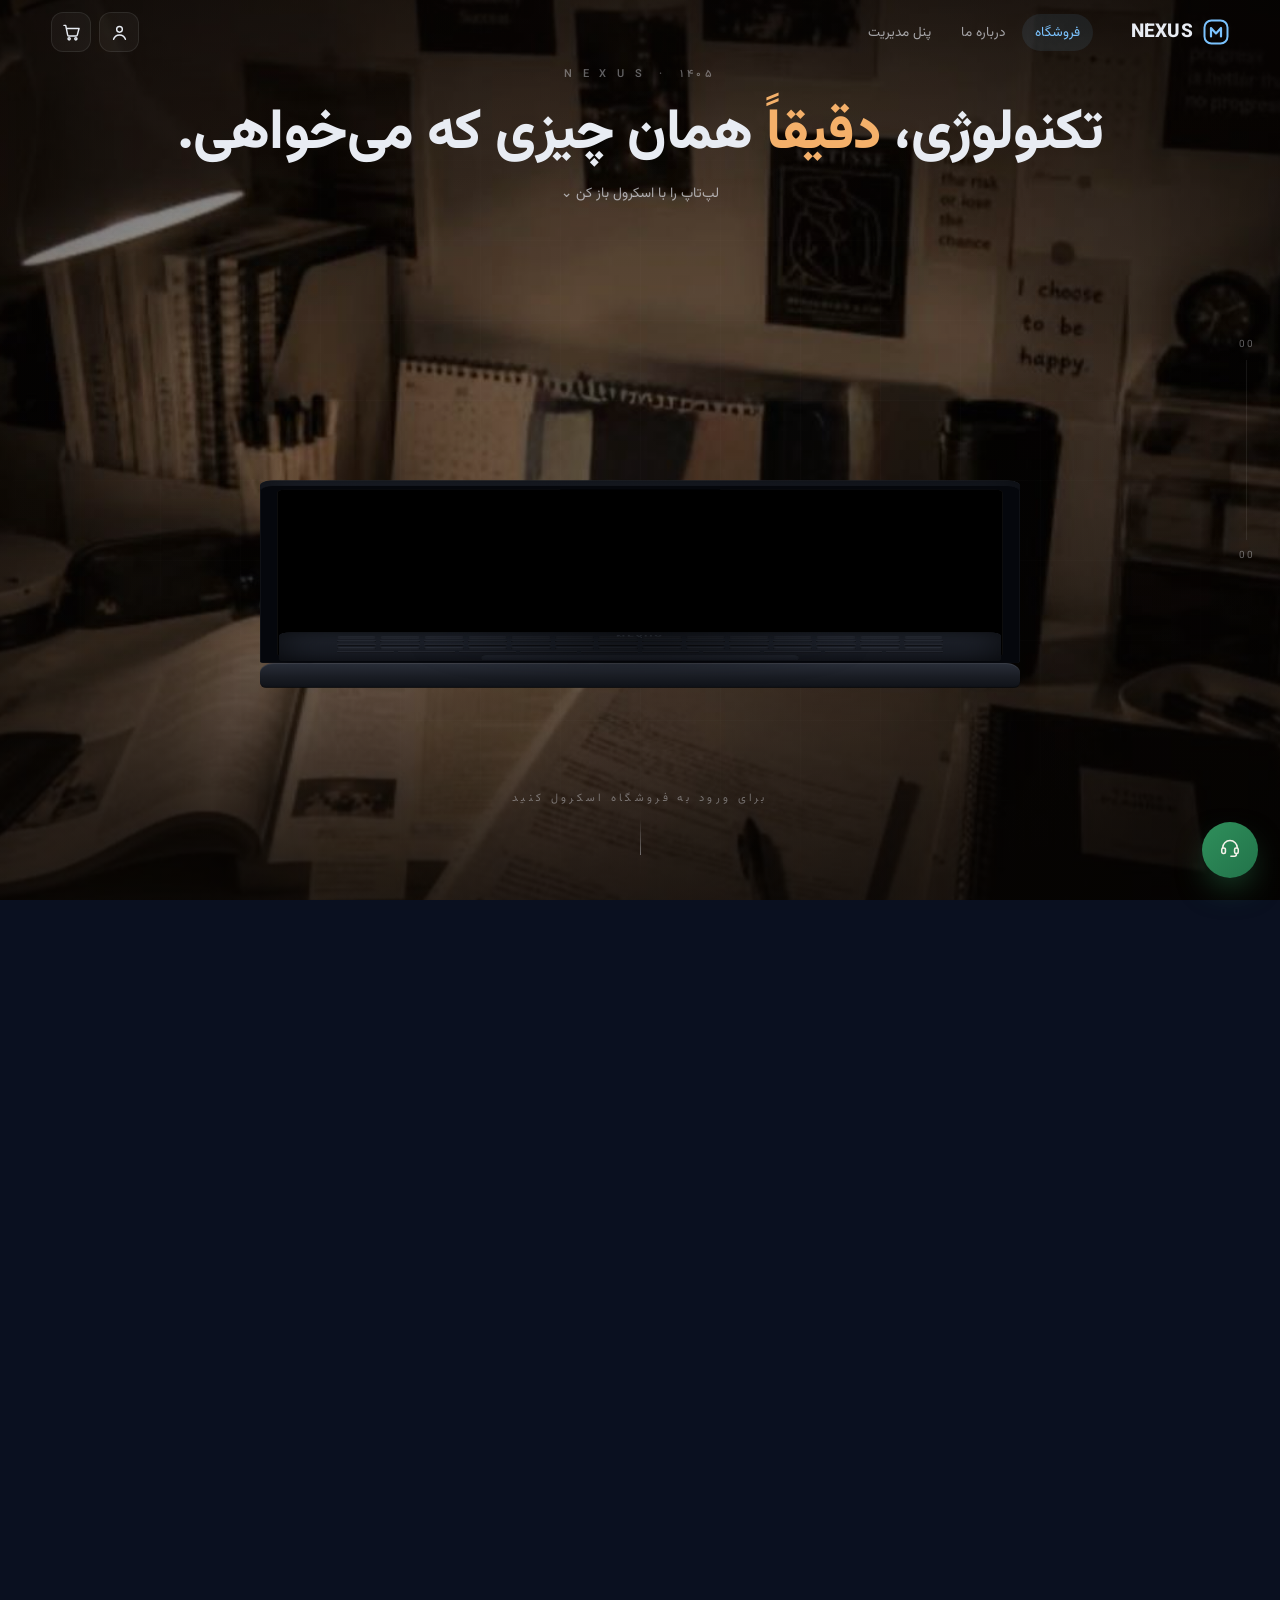
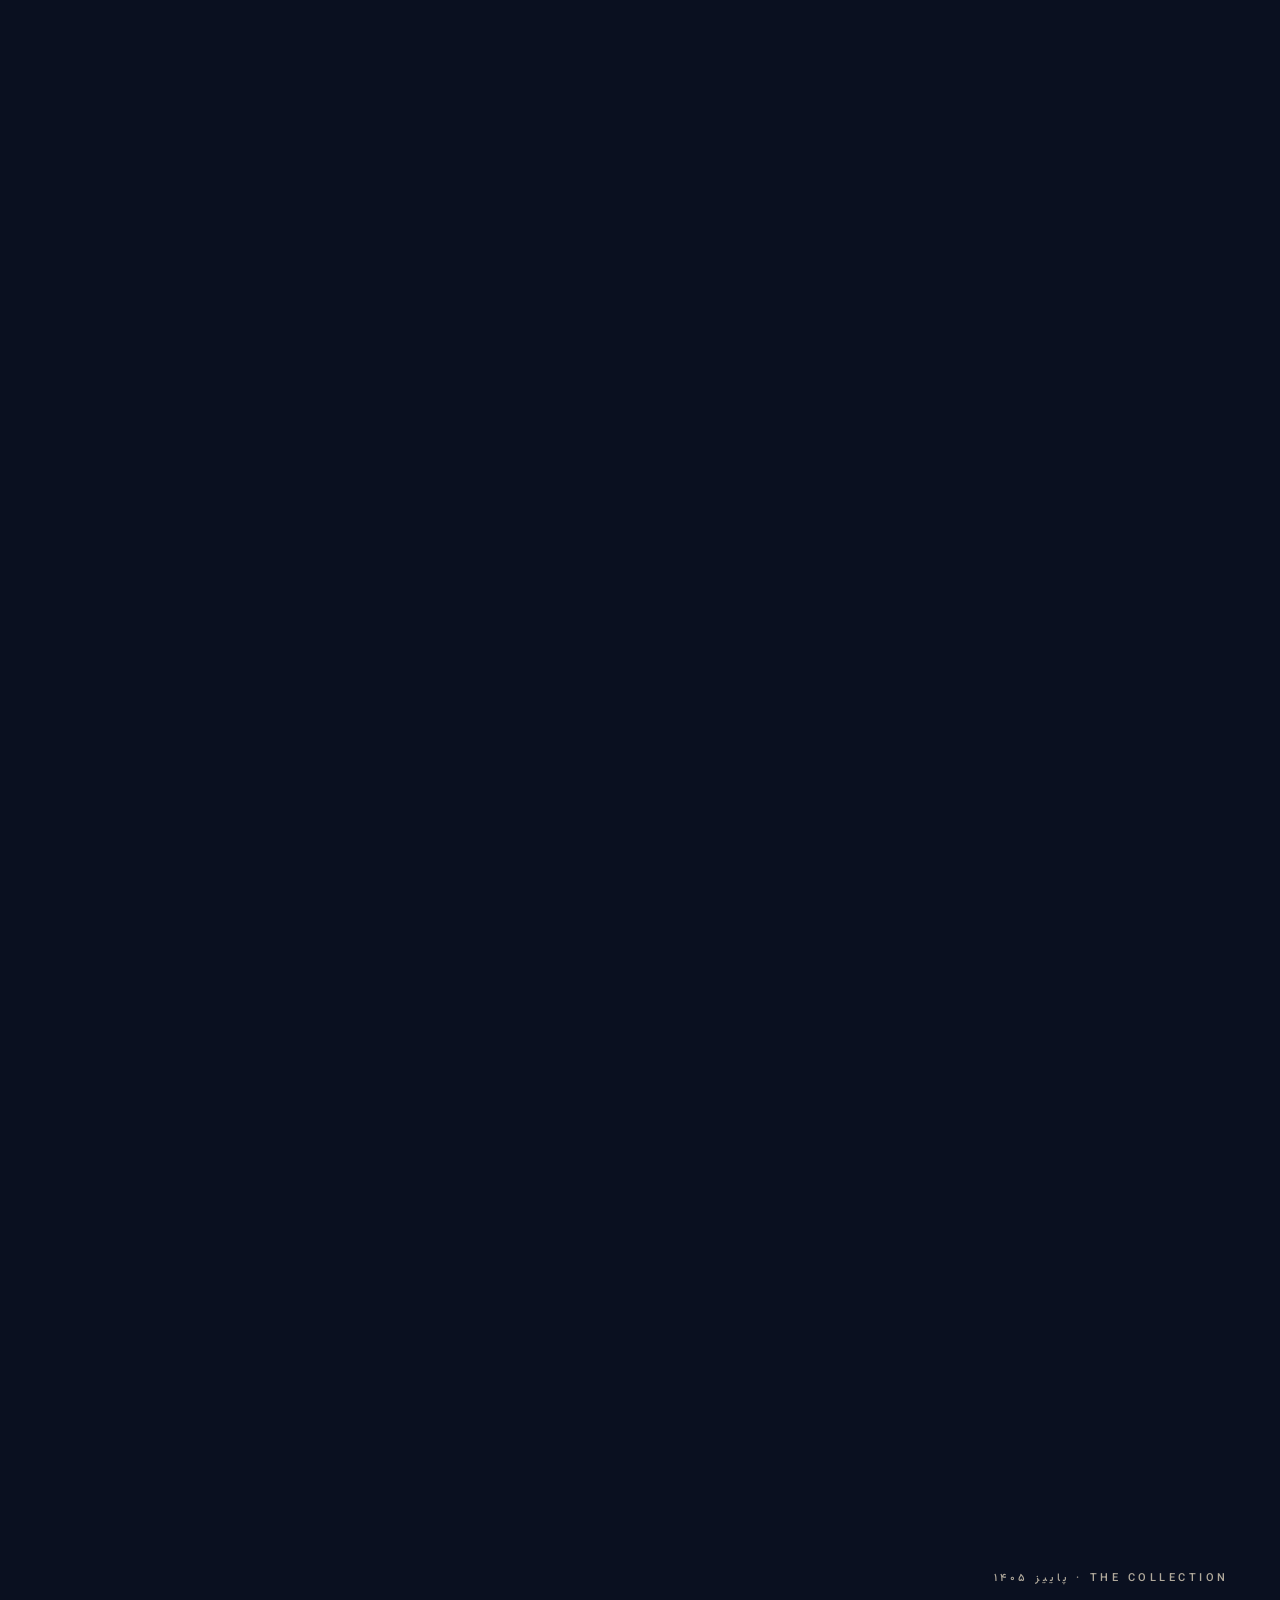
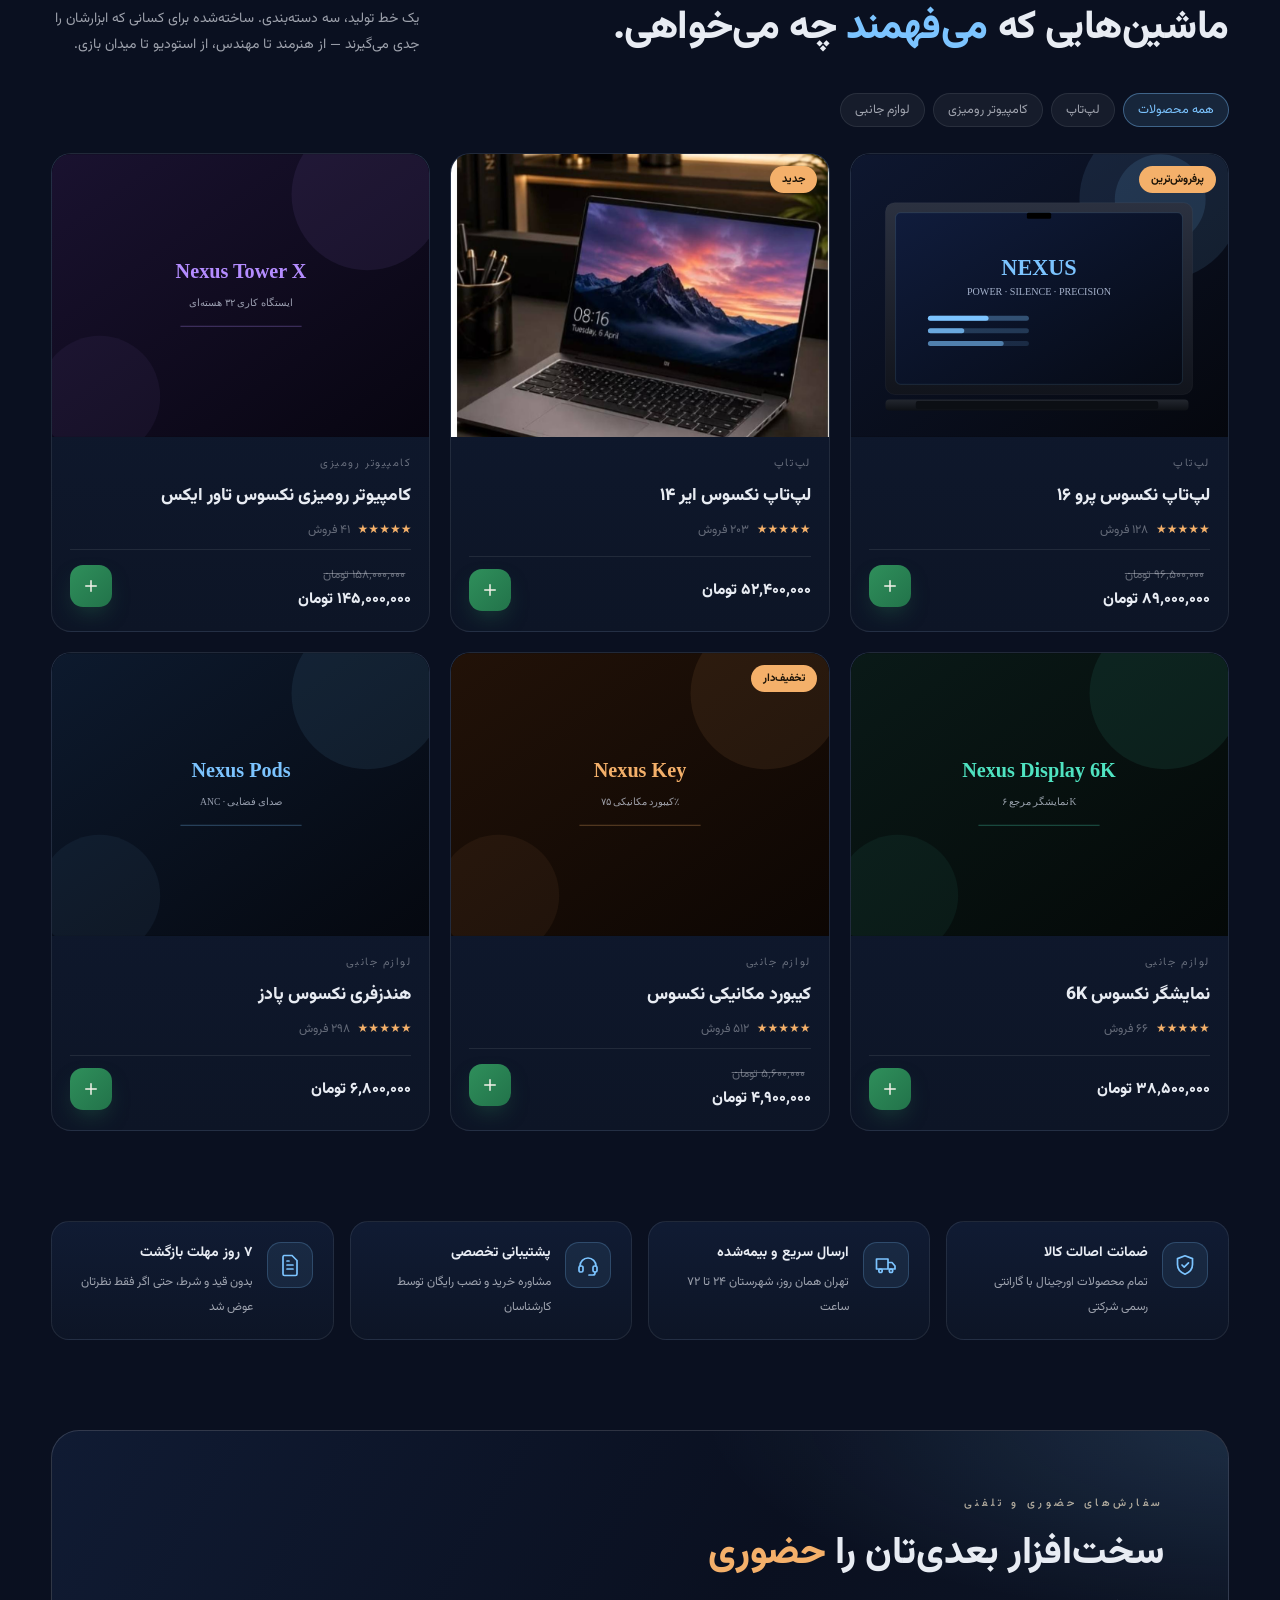
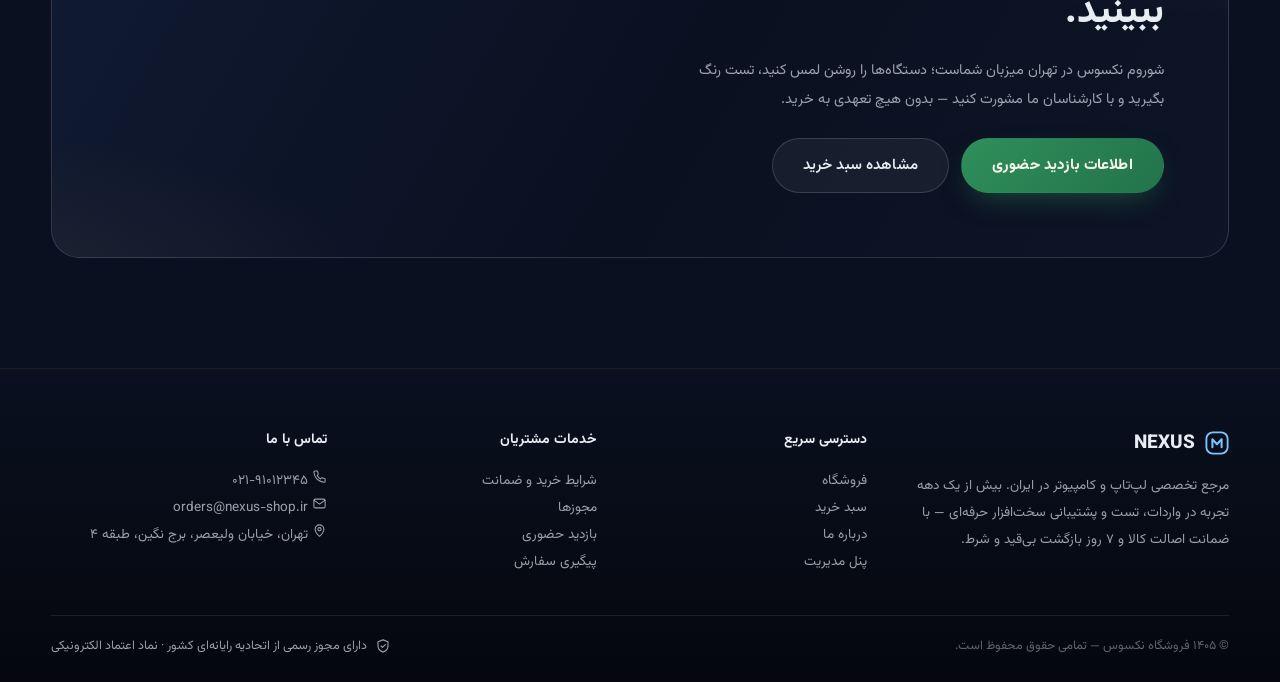
==== commit 296eb881: "Use the user's study-desk photo as the hero laptop backdrop Replaces the SVG shelf scene with the re" ====
--- a/index.html
+++ b/index.html
@@ -9,7 +9,7 @@
 <link rel="preconnect" href="https://fonts.gstatic.com" crossorigin>
 <link href="https://fonts.googleapis.com/css2?family=Vazirmatn:wght@200;300;400;500;600;700;800;900&display=swap" rel="stylesheet">
 <link rel="stylesheet" href="css/styles.css?v=7">
-<link rel="stylesheet" href="css/hero.css?v=7">
+<link rel="stylesheet" href="css/hero.css?v=8">
 <link rel="icon" href="data:image/svg+xml,<svg xmlns='http://www.w3.org/2000/svg' viewBox='0 0 26 26'><rect x='1' y='1' width='24' height='24' rx='7' fill='%230a1020' stroke='%237cc4ff' stroke-width='2'/><path d='M8 17.5V9l5 5.4L18 9v8.5' stroke='%237cc4ff' stroke-width='2.2' fill='none' stroke-linecap='round'/></svg>">
 <script src="js/vendor/gsap.min.js"></script>
 <script src="js/vendor/ScrollTrigger.min.js"></script>
@@ -20,155 +20,11 @@
 <section class="hero-scroll" id="heroScroll">
   <div class="hero-stage" id="heroStage">
 
-    <!-- warm study-room backdrop behind the laptop (shelf, LED strip,
-         globe, books, desk lamp — inspired by the reference photo) -->
+    <!-- warm study-desk photo backdrop behind the laptop -->
     <div class="hero-bg" id="heroBg" aria-hidden="true">
-      <svg viewBox="0 0 1440 900" preserveAspectRatio="xMidYMid slice" xmlns="http://www.w3.org/2000/svg">
-        <defs>
-          <linearGradient id="room" x1="0" y1="0" x2="0" y2="1">
-            <stop offset="0" stop-color="#0e0a07"/>
-            <stop offset=".5" stop-color="#140e08"/>
-            <stop offset="1" stop-color="#070503"/>
-          </linearGradient>
-          <linearGradient id="shelffront" x1="0" y1="0" x2="0" y2="1">
-            <stop offset="0" stop-color="#241811"/>
-            <stop offset="1" stop-color="#160e08"/>
-          </linearGradient>
-          <linearGradient id="ledglow" x1="0" y1="0" x2="0" y2="1">
-            <stop offset="0" stop-color="rgba(255,190,120,.85)"/>
-            <stop offset="1" stop-color="rgba(255,180,110,0)"/>
-          </linearGradient>
-          <radialGradient id="lampglow" cx=".5" cy=".5" r=".5">
-            <stop offset="0" stop-color="rgba(255,214,150,.95)"/>
-            <stop offset=".35" stop-color="rgba(255,196,130,.4)"/>
-            <stop offset="1" stop-color="rgba(255,190,120,0)"/>
-          </radialGradient>
-          <radialGradient id="warmfill" cx=".42" cy=".24" r=".8">
-            <stop offset="0" stop-color="rgba(255,185,110,.20)"/>
-            <stop offset=".5" stop-color="rgba(255,175,100,.09)"/>
-            <stop offset="1" stop-color="rgba(255,170,90,0)"/>
-          </radialGradient>
-          <linearGradient id="desk" x1="0" y1="0" x2="0" y2="1">
-            <stop offset="0" stop-color="#1e130b"/>
-            <stop offset=".3" stop-color="#110b06"/>
-            <stop offset="1" stop-color="#050302"/>
-          </linearGradient>
-          <radialGradient id="pool" cx=".5" cy=".5" r=".5">
-            <stop offset="0" stop-color="rgba(255,180,100,.14)"/>
-            <stop offset="1" stop-color="rgba(255,180,100,0)"/>
-          </radialGradient>
-          <radialGradient id="vig" cx=".5" cy=".42" r=".78">
-            <stop offset="0" stop-color="rgba(0,0,0,0)"/>
-            <stop offset=".7" stop-color="rgba(0,0,0,.16)"/>
-            <stop offset="1" stop-color="rgba(0,0,0,.58)"/>
-          </radialGradient>
-          <linearGradient id="globe1" x1="0" y1="0" x2="1" y2="1">
-            <stop offset="0" stop-color="#2c2013"/>
-            <stop offset="1" stop-color="#171009"/>
-          </linearGradient>
-          <linearGradient id="bookgold" x1="0" y1="0" x2="0" y2="1">
-            <stop offset="0" stop-color="#4d3820"/>
-            <stop offset="1" stop-color="#2b1d12"/>
-          </linearGradient>
-          <filter id="softa" x="-40%" y="-40%" width="180%" height="180%"><feGaussianBlur stdDeviation="10"/></filter>
-          <filter id="softb" x="-40%" y="-40%" width="180%" height="180%"><feGaussianBlur stdDeviation="5"/></filter>
-        </defs>
-
-        <rect width="1440" height="900" fill="url(#room)"/>
-        <rect width="1440" height="900" fill="url(#warmfill)"/>
-
-        <!-- ============ back wall shelf with warm LED strip ============ -->
-        <!-- LED strip glow behind the shelf -->
-        <rect x="300" y="256" width="960" height="90" fill="url(#ledglow)" opacity=".65"/>
-        <!-- shelf underside light band -->
-        <rect x="320" y="272" width="920" height="10" rx="5" fill="rgba(255,206,140,.95)" filter="url(#softb)"/>
-        <!-- shelf board -->
-        <rect x="300" y="282" width="960" height="26" rx="6" fill="url(#shelffront)"/>
-        <rect x="300" y="282" width="960" height="3" fill="rgba(255,210,150,.28)"/>
-        <!-- second lower shelf -->
-        <rect x="300" y="470" width="960" height="24" rx="6" fill="url(#shelffront)" opacity=".9"/>
-        <rect x="320" y="462" width="920" height="8" rx="4" fill="rgba(255,205,135,.55)" filter="url(#softb)"/>
-
-        <!-- items on the upper shelf (kept near the center so they survive
-             the mobile crop of the wide viewBox) -->
-        <!-- vertical books -->
-        <g transform="translate(500,190)">
-          <rect x="0" y="0" width="26" height="92" rx="3" fill="url(#bookgold)"/>
-          <rect x="30" y="6" width="22" height="86" rx="3" fill="#241810"/>
-          <rect x="56" y="-2" width="30" height="94" rx="3" fill="url(#bookgold)"/>
-          <rect x="90" y="10" width="20" height="82" rx="3" fill="#271a10"/>
-          <rect x="8" y="16" width="3" height="48" fill="rgba(255,210,140,.6)"/>
-          <rect x="64" y="20" width="3" height="42" fill="rgba(255,210,140,.45)"/>
-        </g>
-        <!-- globe on a stand (center-left) -->
-        <g transform="translate(610,116)">
-          <circle cx="46" cy="70" r="64" fill="url(#globe1)"/>
-          <circle cx="46" cy="70" r="64" fill="none" stroke="rgba(255,205,135,.22)" stroke-width="1.5"/>
-          <path d="M 12 48 C 34 34, 62 36, 84 54 C 70 76, 44 84, 20 74 Z" fill="rgba(255,196,120,.20)"/>
-          <path d="M 16 96 C 40 108, 68 104, 88 88 C 78 110, 48 122, 24 112 Z" fill="rgba(255,196,120,.14)"/>
-          <ellipse cx="46" cy="70" rx="64" ry="14" fill="none" stroke="rgba(255,210,150,.22)" transform="rotate(-18 46 70)"/>
-          <path d="M46 134 L 40 164 L 56 164 Z" fill="#1d140b"/>
-          <ellipse cx="48" cy="166" rx="36" ry="7" fill="#170f09"/>
-        </g>
-        <!-- dark cylinder vessel (center-right) -->
-        <g transform="translate(830,176)">
-          <rect x="0" y="0" width="92" height="106" rx="10" fill="#1a130b"/>
-          <ellipse cx="46" cy="4" rx="46" ry="9" fill="#2a1e12"/>
-          <rect x="10" y="14" width="10" height="78" rx="5" fill="rgba(255,205,135,.12)"/>
-        </g>
-        <!-- small plant right of the vessel -->
-        <g transform="translate(1000,166)" fill="#16290f">
-          <path d="M0 114 C 8 72, 4 42, 26 18 C 24 54, 34 74, 40 114 Z"/>
-          <path d="M40 114 C 44 78, 58 56, 84 42 C 70 74, 62 94, 56 114 Z"/>
-          <path d="M-14 114 C -12 84, -20 62, -34 50 C -22 78, -16 94, -4 114 Z"/>
-          <rect x="-18" y="112" width="116" height="16" rx="4" fill="#211509"/>
-        </g>
-
-        <!-- ============ desk lamp, upper right ============ -->
-        <g transform="translate(1265,40)">
-          <path d="M40 0 L 96 66 L 4 66 Z" fill="#241811" transform="rotate(14 50 30)"/>
-          <ellipse cx="52" cy="70" rx="30" ry="10" fill="rgba(255,220,160,.9)" filter="url(#softb)"/>
-          <circle cx="52" cy="88" r="150" fill="url(#lampglow)" opacity=".5"/>
-          <rect x="46" y="64" width="12" height="190" rx="6" fill="#1c130c" transform="rotate(-8 52 70)"/>
-          <ellipse cx="34" cy="258" rx="40" ry="10" fill="#180f09"/>
-        </g>
-
-        <!-- ============ desk surface ============ -->
-        <rect y="642" width="1440" height="258" fill="url(#desk)"/>
-        <rect y="642" width="1440" height="2" fill="rgba(255,195,125,.14)"/>
-        <ellipse cx="720" cy="708" rx="470" ry="66" fill="url(#pool)"/>
-
-        <!-- pen cup on the desk, far left -->
-        <g transform="translate(120,470)" opacity=".92">
-          <rect x="0" y="40" width="86" height="96" rx="12" fill="#151009"/>
-          <path d="M16 40 L 22 -34" stroke="#0e0a06" stroke-width="7" stroke-linecap="round"/>
-          <path d="M38 40 L 40 -44" stroke="#14100a" stroke-width="7" stroke-linecap="round"/>
-          <path d="M60 40 L 56 -28" stroke="#0f0b07" stroke-width="7" stroke-linecap="round"/>
-          <circle cx="22" cy="-36" r="4" fill="rgba(255,205,140,.55)"/>
-          <circle cx="40" cy="-46" r="4" fill="rgba(255,205,140,.4)"/>
-          <circle cx="56" cy="-30" r="4" fill="rgba(255,205,140,.45)"/>
-        </g>
-
-        <!-- floating dust motes in the warm light -->
-        <g fill="#ffd9a0">
-          <circle class="mote" cx="430" cy="260" r="1.6"/>
-          <circle class="mote" cx="520" cy="380" r="1.1"/>
-          <circle class="mote" cx="610" cy="210" r="1.9"/>
-          <circle class="mote" cx="700" cy="330" r="1.2"/>
-          <circle class="mote" cx="780" cy="180" r="1.5"/>
-          <circle class="mote" cx="860" cy="300" r="1.1"/>
-          <circle class="mote" cx="950" cy="240" r="1.7"/>
-          <circle class="mote" cx="1020" cy="400" r="1"/>
-          <circle class="mote" cx="360" cy="440" r="1.3"/>
-          <circle class="mote" cx="560" cy="500" r="1"/>
-          <circle class="mote" cx="880" cy="470" r="1.4"/>
-          <circle class="mote" cx="1090" cy="330" r="1.1"/>
-          <circle class="mote" cx="660" cy="560" r="1.2"/>
-          <circle class="mote" cx="990" cy="540" r=".9"/>
-        </g>
-
-        <rect width="1440" height="900" fill="url(#vig)"/>
-      </svg>
+      <img src="img/study-desk.jpg" alt="" class="hero-bg-photo">
+      <!-- soft warm tint + vignette so text and laptop stay readable -->
+      <div class="hero-bg-tint"></div>
     </div>
 
     <div class="hero-copy top" id="heroTop">
--- a/css/hero.css
+++ b/css/hero.css
@@ -20,29 +20,36 @@
     radial-gradient(ellipse 60% 40% at 50% 100%, rgba(16,10,4,.92), transparent 70%),
     linear-gradient(180deg, #0a0806 0%, #100b07 45%, #0b0906 100%);
 }
-/* ---- cinematic backdrop: warm studio desk, blinds, dust motes ---- */
+/* ---- warm study-desk photo backdrop ---- */
 .hero-bg{
   position:absolute;inset:0;z-index:0;pointer-events:none;
   opacity:0;
   transition:opacity 1.6s ease;
+  overflow:hidden;
 }
 .hero-bg.on{opacity:1}
-.hero-bg svg{width:100%;height:100%;display:block}
-/* floating dust motes drift in the light beam */
-.hero-bg .mote{
-  animation:moteDrift 11s ease-in-out infinite alternate;
-  opacity:.5;
-}
-.hero-bg .mote:nth-child(2n){animation-delay:-3.5s;animation-duration:14s}
-.hero-bg .mote:nth-child(3n){animation-delay:-6.5s;animation-duration:17s}
-.hero-bg .mote:nth-child(5n){animation-delay:-9s;animation-duration:20s}
-@keyframes moteDrift{
-  0%{transform:translate(0,0);opacity:.25}
-  50%{opacity:.85}
-  100%{transform:translate(26px,-34px);opacity:.3}
+/* the photo: slow Ken-Burns drift so the scene feels alive */
+.hero-bg-photo{
+  position:absolute;inset:0;
+  width:100%;height:100%;
+  object-fit:cover;object-position:center 42%;
+  transform:scale(1.08);
+  animation:kenburns 38s ease-in-out infinite alternate;
+  filter:brightness(.92) saturate(.96);
+}
+@keyframes kenburns{
+  0%{transform:scale(1.08) translate(0,0)}
+  100%{transform:scale(1.16) translate(-1.6%,-1.2%)}
+}
+/* warm tint + edge vignette for text/laptop readability */
+.hero-bg-tint{
+  position:absolute;inset:0;
+  background:
+    radial-gradient(ellipse 70% 55% at 50% 46%, rgba(0,0,0,0) 40%, rgba(5,3,2,.5) 100%),
+    linear-gradient(180deg, rgba(12,8,5,.42) 0%, rgba(12,8,5,.18) 42%, rgba(8,5,3,.6) 100%);
 }
 @media (prefers-reduced-motion: reduce){
-  .hero-bg .mote{animation:none}
+  .hero-bg-photo{animation:none}
 }
 
 /* grain */
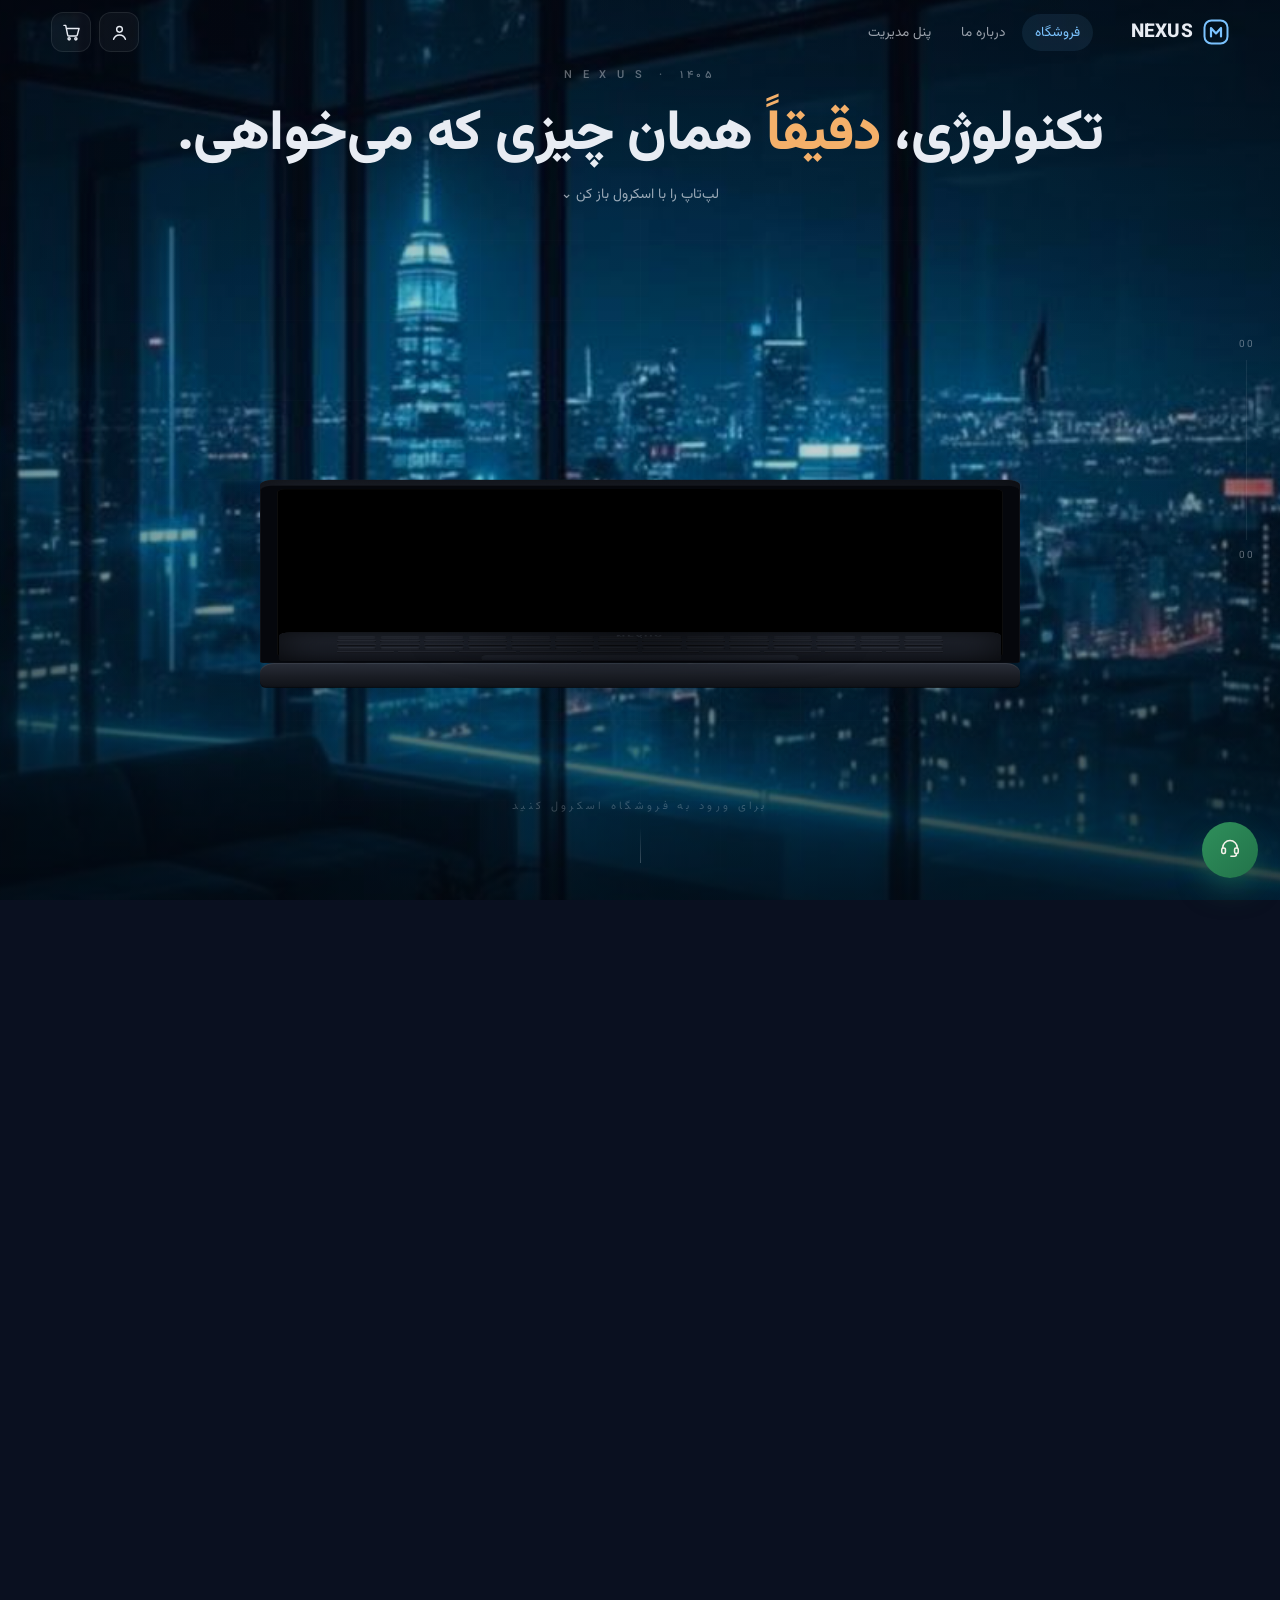
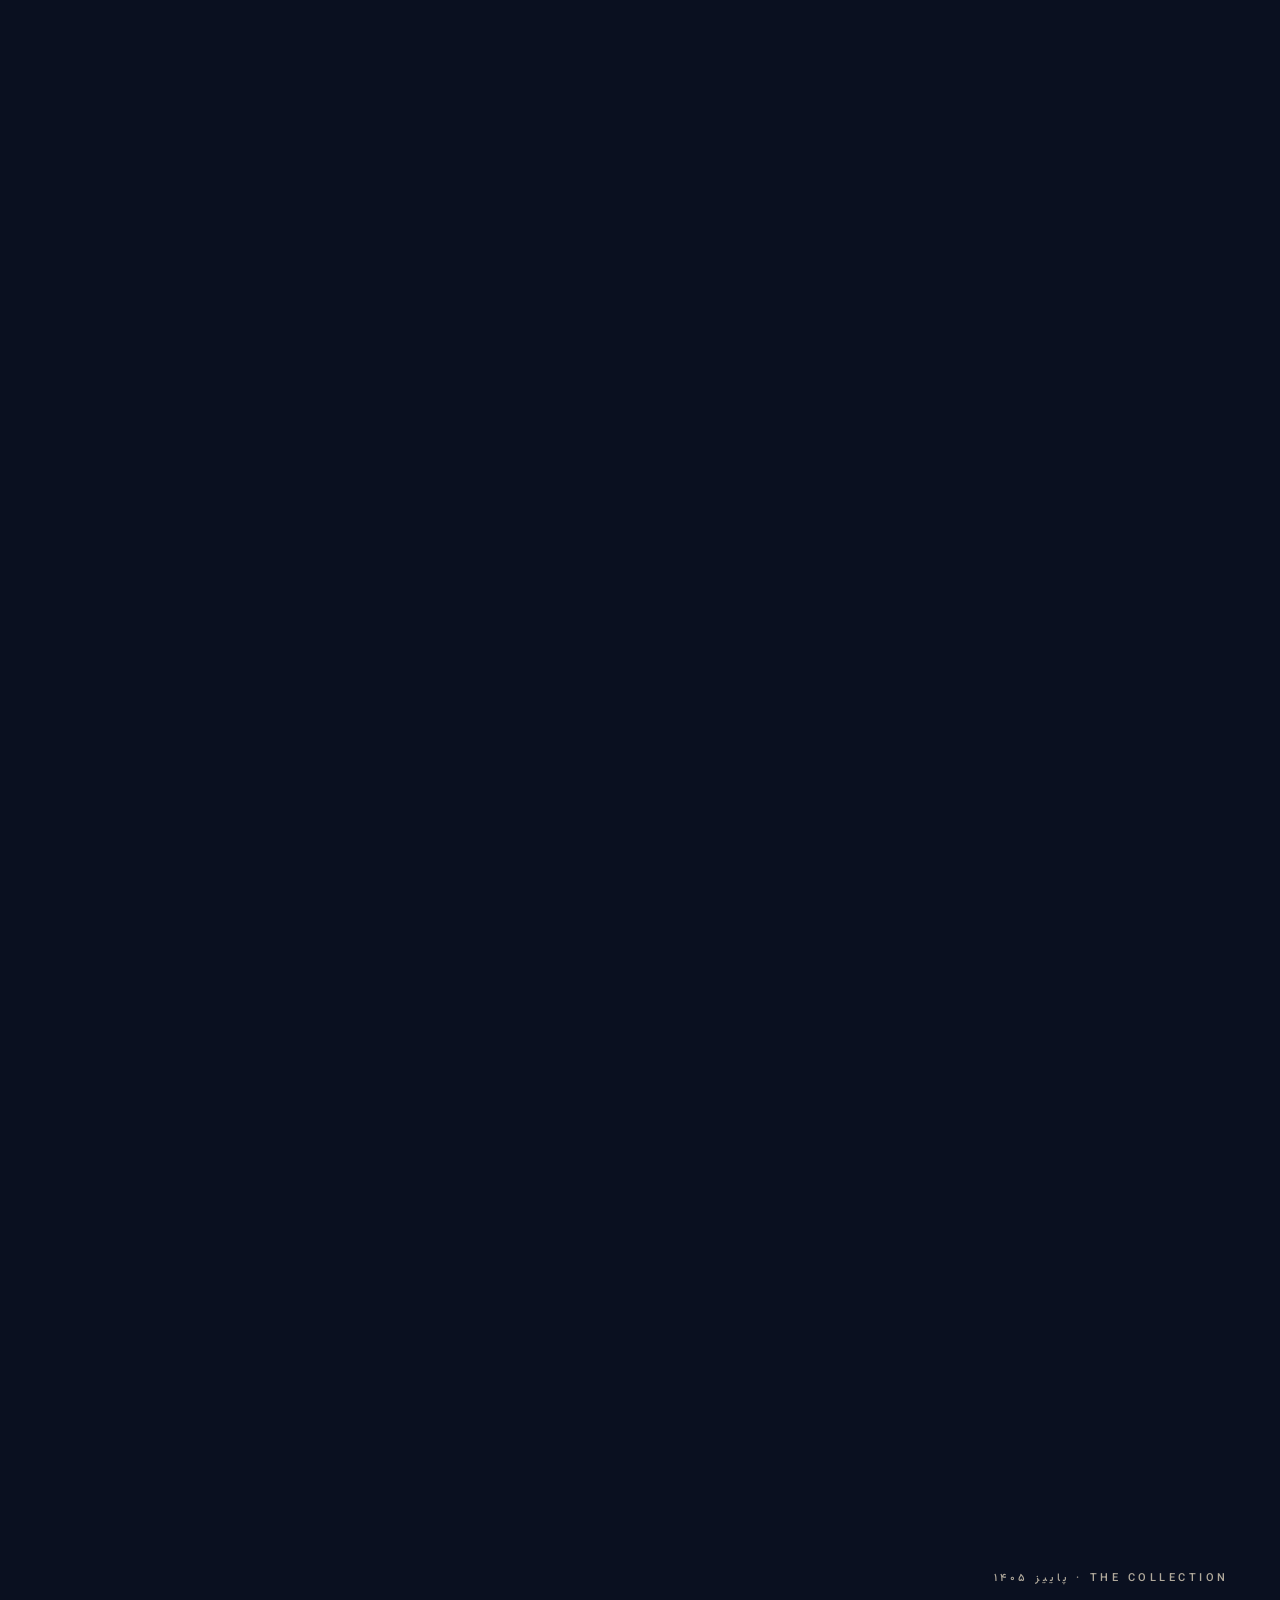
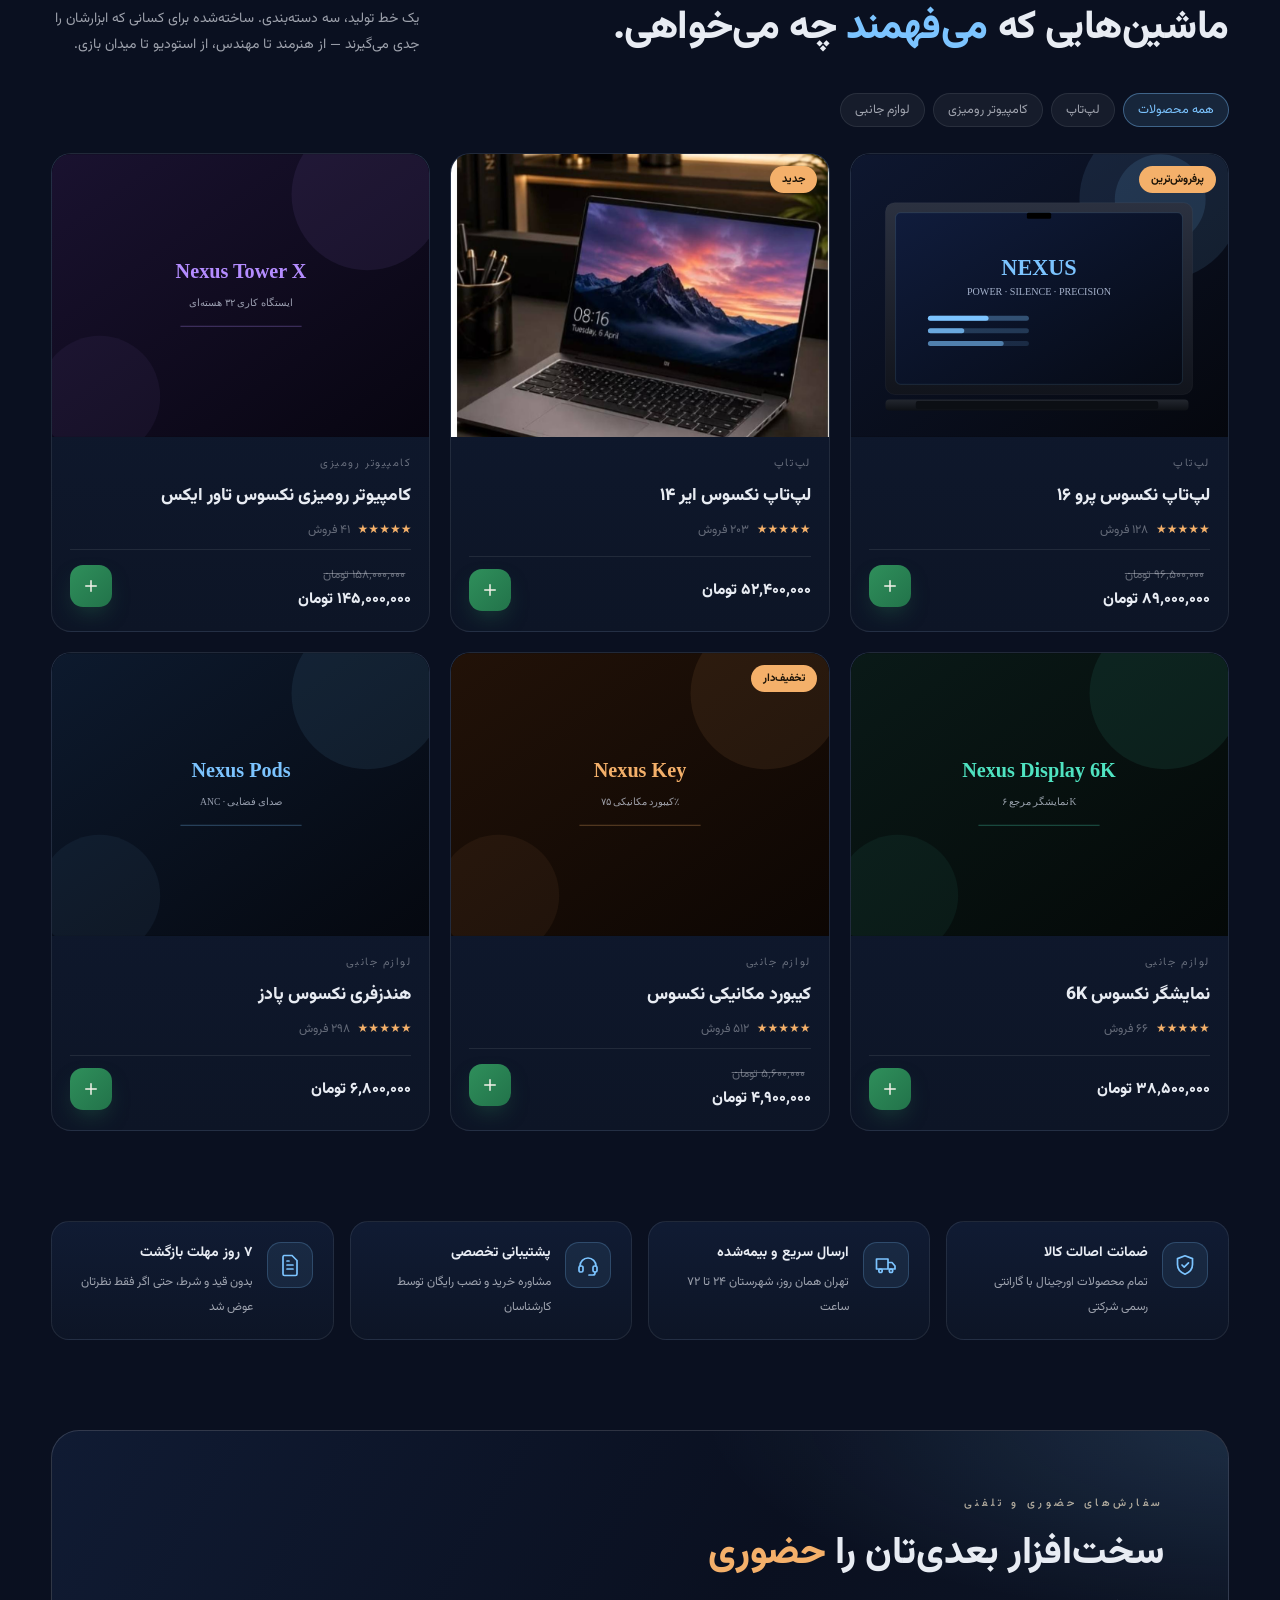
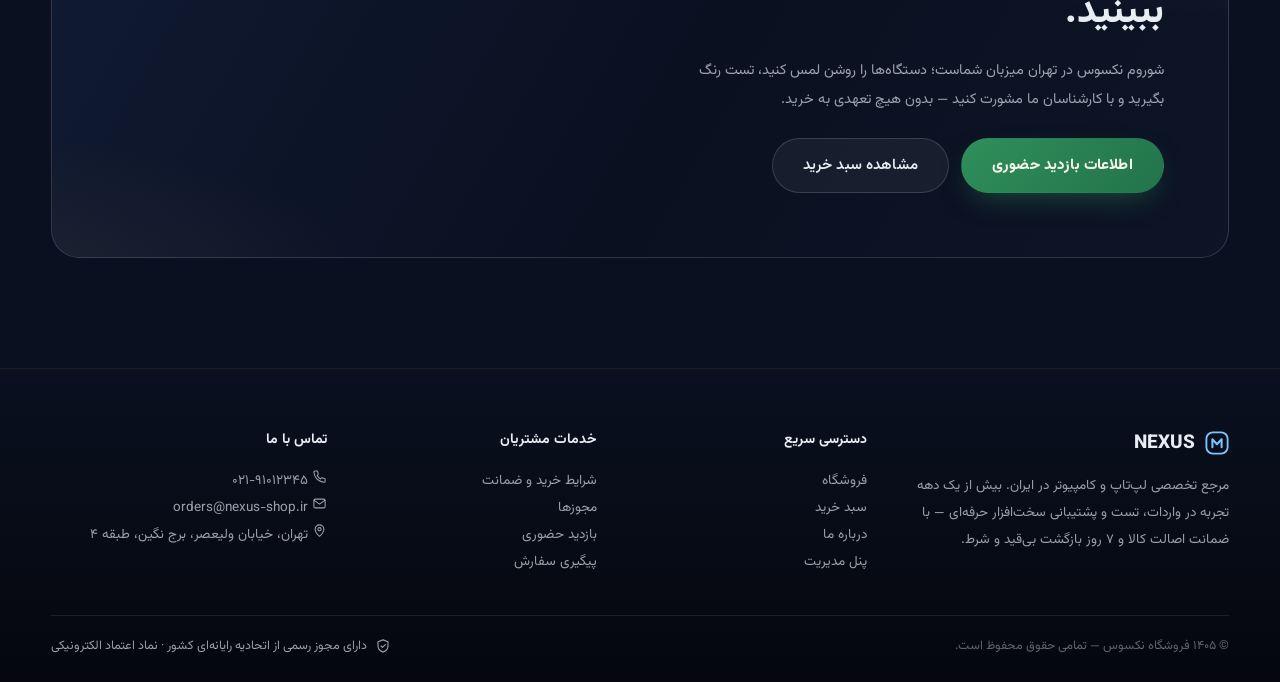
==== commit 5be852d8: "Hero backdrop: cyber-penthouse city photo" ====
--- a/index.html
+++ b/index.html
@@ -9,7 +9,7 @@
 <link rel="preconnect" href="https://fonts.gstatic.com" crossorigin>
 <link href="https://fonts.googleapis.com/css2?family=Vazirmatn:wght@200;300;400;500;600;700;800;900&display=swap" rel="stylesheet">
 <link rel="stylesheet" href="css/styles.css?v=7">
-<link rel="stylesheet" href="css/hero.css?v=8">
+<link rel="stylesheet" href="css/hero.css?v=9">
 <link rel="icon" href="data:image/svg+xml,<svg xmlns='http://www.w3.org/2000/svg' viewBox='0 0 26 26'><rect x='1' y='1' width='24' height='24' rx='7' fill='%230a1020' stroke='%237cc4ff' stroke-width='2'/><path d='M8 17.5V9l5 5.4L18 9v8.5' stroke='%237cc4ff' stroke-width='2.2' fill='none' stroke-linecap='round'/></svg>">
 <script src="js/vendor/gsap.min.js"></script>
 <script src="js/vendor/ScrollTrigger.min.js"></script>
@@ -20,9 +20,9 @@
 <section class="hero-scroll" id="heroScroll">
   <div class="hero-stage" id="heroStage">
 
-    <!-- warm study-desk photo backdrop behind the laptop -->
+    <!-- cool cyber-penthouse city photo backdrop behind the laptop -->
     <div class="hero-bg" id="heroBg" aria-hidden="true">
-      <img src="img/study-desk.jpg" alt="" class="hero-bg-photo">
+      <img src="img/penthouse.jpg" alt="" class="hero-bg-photo">
       <!-- soft warm tint + vignette so text and laptop stay readable -->
       <div class="hero-bg-tint"></div>
     </div>
--- a/css/hero.css
+++ b/css/hero.css
@@ -16,11 +16,11 @@
   height:100vh;width:100%;
   overflow:hidden;
   background:
-    radial-gradient(ellipse 80% 55% at 34% 22%, rgba(255,178,102,.10), transparent 62%),
-    radial-gradient(ellipse 60% 40% at 50% 100%, rgba(16,10,4,.92), transparent 70%),
-    linear-gradient(180deg, #0a0806 0%, #100b07 45%, #0b0906 100%);
-}
-/* ---- warm study-desk photo backdrop ---- */
+    radial-gradient(ellipse 80% 55% at 34% 22%, rgba(90,180,255,.09), transparent 62%),
+    radial-gradient(ellipse 60% 40% at 50% 100%, rgba(2,6,14,.92), transparent 70%),
+    linear-gradient(180deg, #060a14 0%, #081020 45%, #050910 100%);
+}
+/* ---- cool cyber-penthouse city photo backdrop ---- */
 .hero-bg{
   position:absolute;inset:0;z-index:0;pointer-events:none;
   opacity:0;
@@ -32,21 +32,21 @@
 .hero-bg-photo{
   position:absolute;inset:0;
   width:100%;height:100%;
-  object-fit:cover;object-position:center 42%;
+  object-fit:cover;object-position:center 38%;
   transform:scale(1.08);
   animation:kenburns 38s ease-in-out infinite alternate;
-  filter:brightness(.92) saturate(.96);
+  filter:brightness(1.02) saturate(1.05);
 }
 @keyframes kenburns{
   0%{transform:scale(1.08) translate(0,0)}
-  100%{transform:scale(1.16) translate(-1.6%,-1.2%)}
-}
-/* warm tint + edge vignette for text/laptop readability */
+  100%{transform:scale(1.16) translate(1.4%,-1.2%)}
+}
+/* cool blue tint + edge vignette for text/laptop readability */
 .hero-bg-tint{
   position:absolute;inset:0;
   background:
-    radial-gradient(ellipse 70% 55% at 50% 46%, rgba(0,0,0,0) 40%, rgba(5,3,2,.5) 100%),
-    linear-gradient(180deg, rgba(12,8,5,.42) 0%, rgba(12,8,5,.18) 42%, rgba(8,5,3,.6) 100%);
+    radial-gradient(ellipse 70% 55% at 50% 46%, rgba(0,0,0,0) 40%, rgba(2,6,12,.5) 100%),
+    linear-gradient(180deg, rgba(4,10,20,.38) 0%, rgba(4,10,20,.14) 42%, rgba(2,6,12,.55) 100%);
 }
 @media (prefers-reduced-motion: reduce){
   .hero-bg-photo{animation:none}
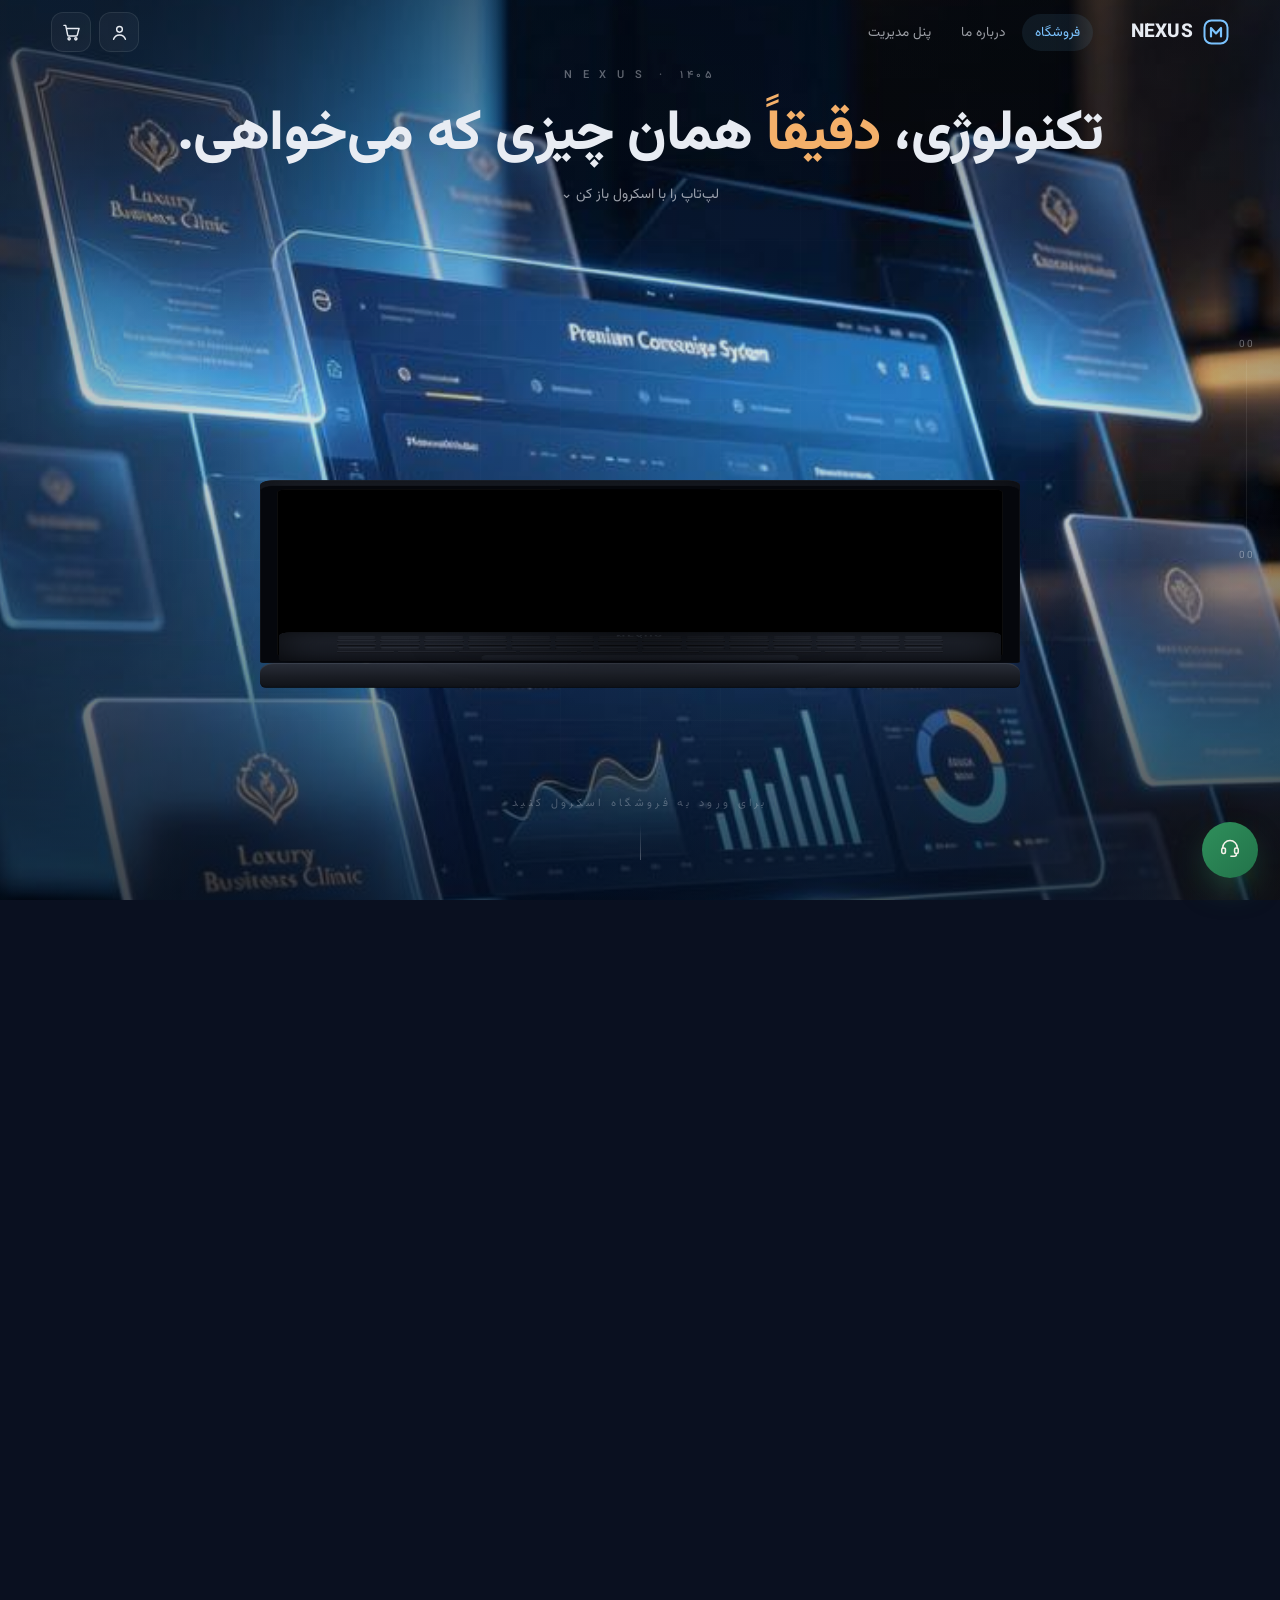
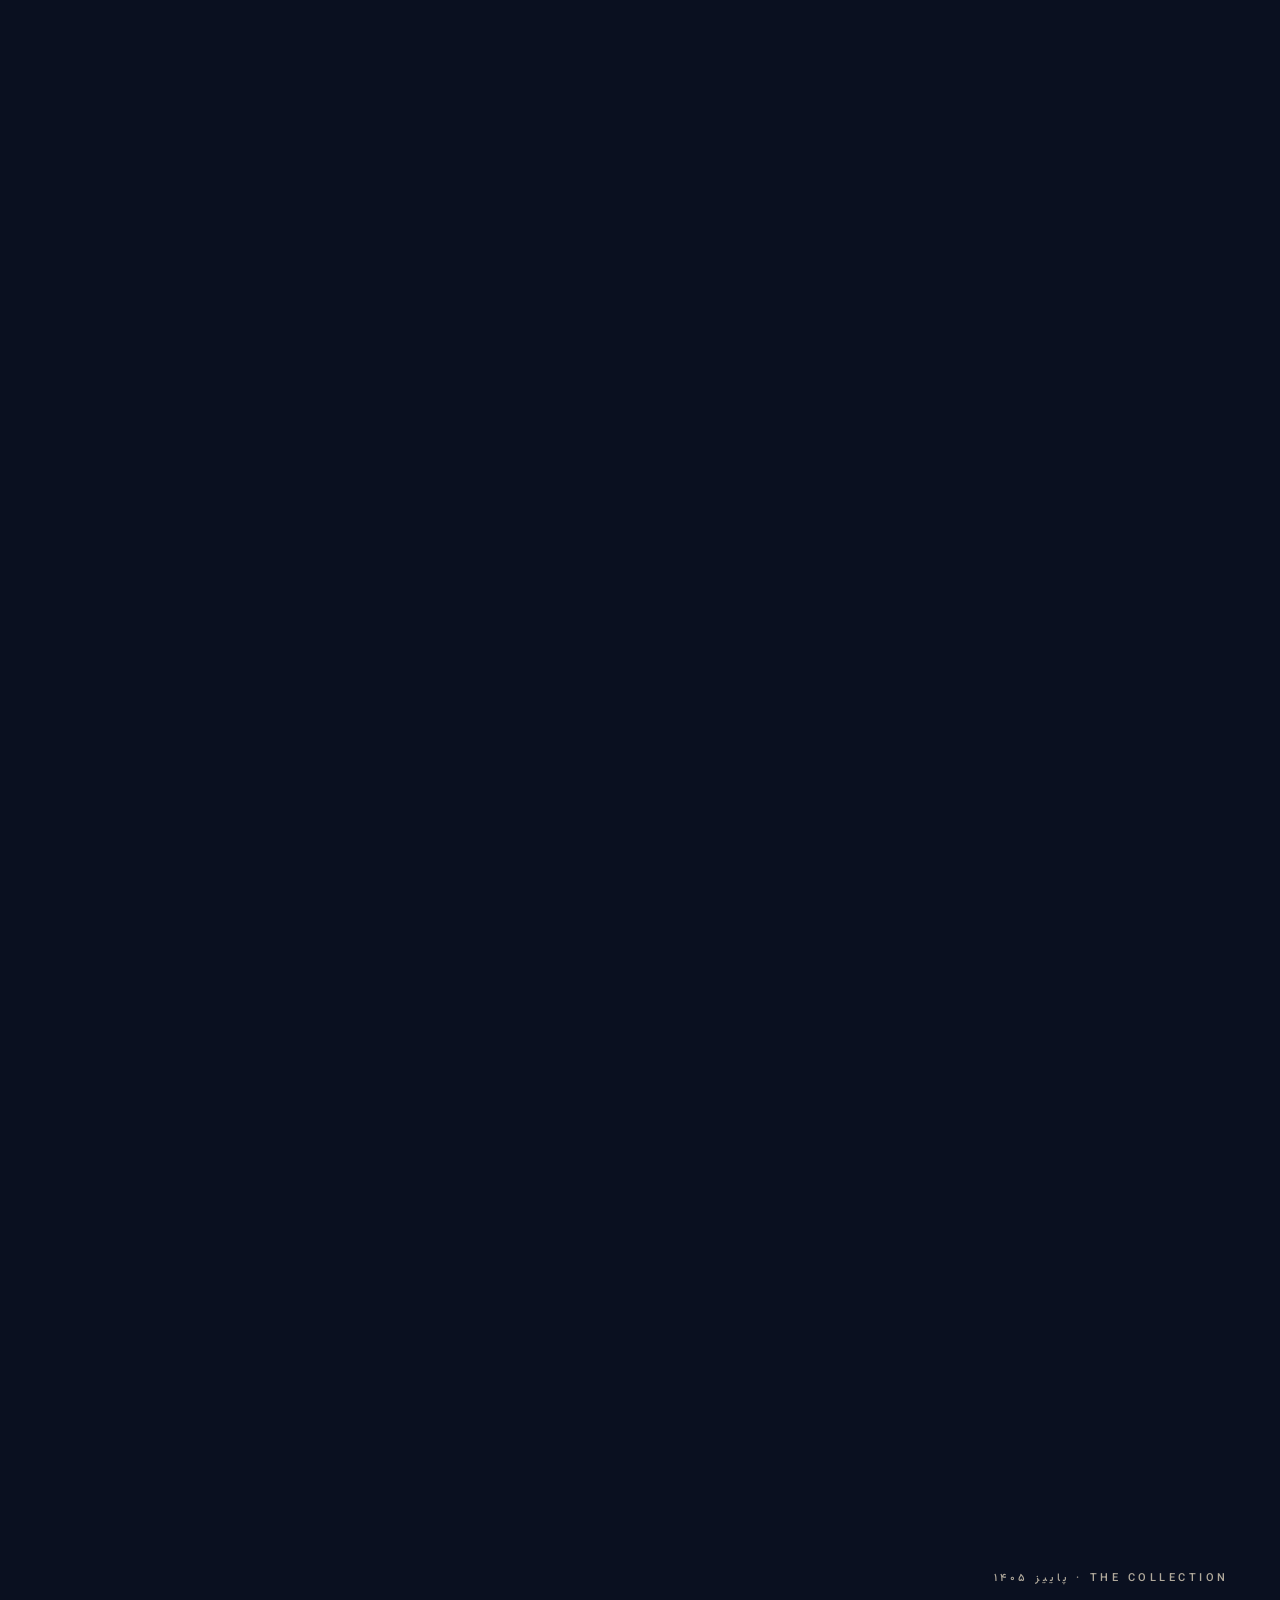
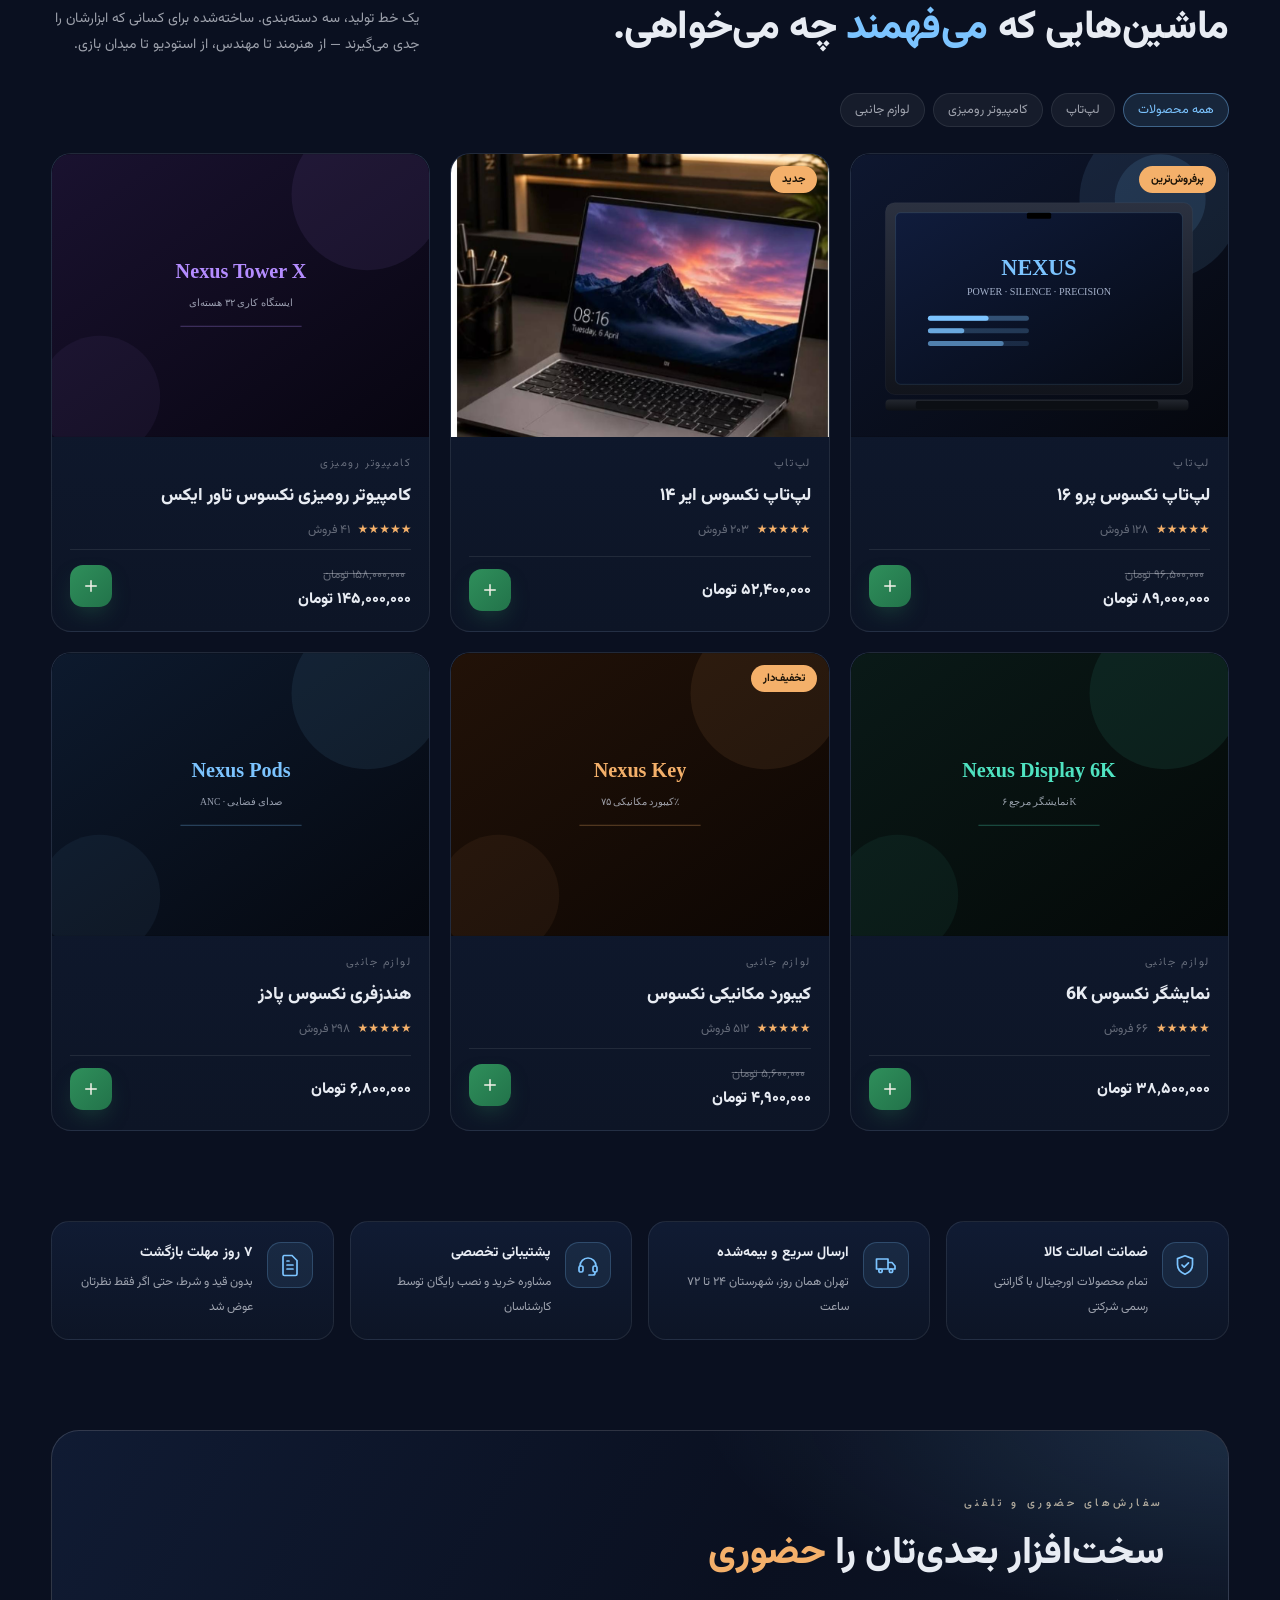
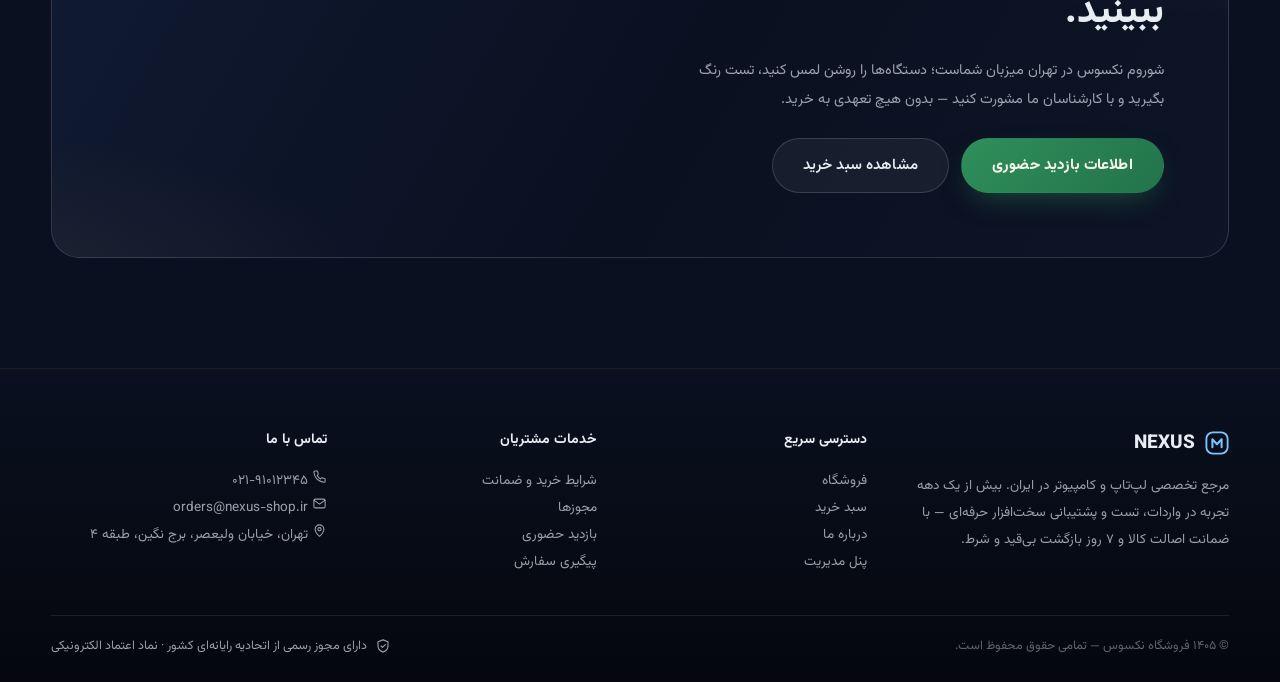
==== commit ca3058ca: "Hero backdrop: holographic blue dashboard photo" ====
--- a/index.html
+++ b/index.html
@@ -9,7 +9,7 @@
 <link rel="preconnect" href="https://fonts.gstatic.com" crossorigin>
 <link href="https://fonts.googleapis.com/css2?family=Vazirmatn:wght@200;300;400;500;600;700;800;900&display=swap" rel="stylesheet">
 <link rel="stylesheet" href="css/styles.css?v=7">
-<link rel="stylesheet" href="css/hero.css?v=9">
+<link rel="stylesheet" href="css/hero.css?v=10">
 <link rel="icon" href="data:image/svg+xml,<svg xmlns='http://www.w3.org/2000/svg' viewBox='0 0 26 26'><rect x='1' y='1' width='24' height='24' rx='7' fill='%230a1020' stroke='%237cc4ff' stroke-width='2'/><path d='M8 17.5V9l5 5.4L18 9v8.5' stroke='%237cc4ff' stroke-width='2.2' fill='none' stroke-linecap='round'/></svg>">
 <script src="js/vendor/gsap.min.js"></script>
 <script src="js/vendor/ScrollTrigger.min.js"></script>
@@ -20,9 +20,9 @@
 <section class="hero-scroll" id="heroScroll">
   <div class="hero-stage" id="heroStage">
 
-    <!-- cool cyber-penthouse city photo backdrop behind the laptop -->
+    <!-- holographic blue dashboard photo backdrop behind the laptop -->
     <div class="hero-bg" id="heroBg" aria-hidden="true">
-      <img src="img/penthouse.jpg" alt="" class="hero-bg-photo">
+      <img src="img/holo-dashboard.jpg" alt="" class="hero-bg-photo">
       <!-- soft warm tint + vignette so text and laptop stay readable -->
       <div class="hero-bg-tint"></div>
     </div>
--- a/css/hero.css
+++ b/css/hero.css
@@ -32,10 +32,10 @@
 .hero-bg-photo{
   position:absolute;inset:0;
   width:100%;height:100%;
-  object-fit:cover;object-position:center 38%;
+  object-fit:cover;object-position:center 42%;
   transform:scale(1.08);
   animation:kenburns 38s ease-in-out infinite alternate;
-  filter:brightness(1.02) saturate(1.05);
+  filter:brightness(1.04) saturate(1.02);
 }
 @keyframes kenburns{
   0%{transform:scale(1.08) translate(0,0)}
@@ -45,8 +45,8 @@
 .hero-bg-tint{
   position:absolute;inset:0;
   background:
-    radial-gradient(ellipse 70% 55% at 50% 46%, rgba(0,0,0,0) 40%, rgba(2,6,12,.5) 100%),
-    linear-gradient(180deg, rgba(4,10,20,.38) 0%, rgba(4,10,20,.14) 42%, rgba(2,6,12,.55) 100%);
+    radial-gradient(ellipse 72% 58% at 50% 48%, rgba(0,0,0,0) 42%, rgba(2,8,16,.46) 100%),
+    linear-gradient(180deg, rgba(4,10,22,.34) 0%, rgba(4,10,22,.10) 44%, rgba(2,6,14,.52) 100%);
 }
 @media (prefers-reduced-motion: reduce){
   .hero-bg-photo{animation:none}
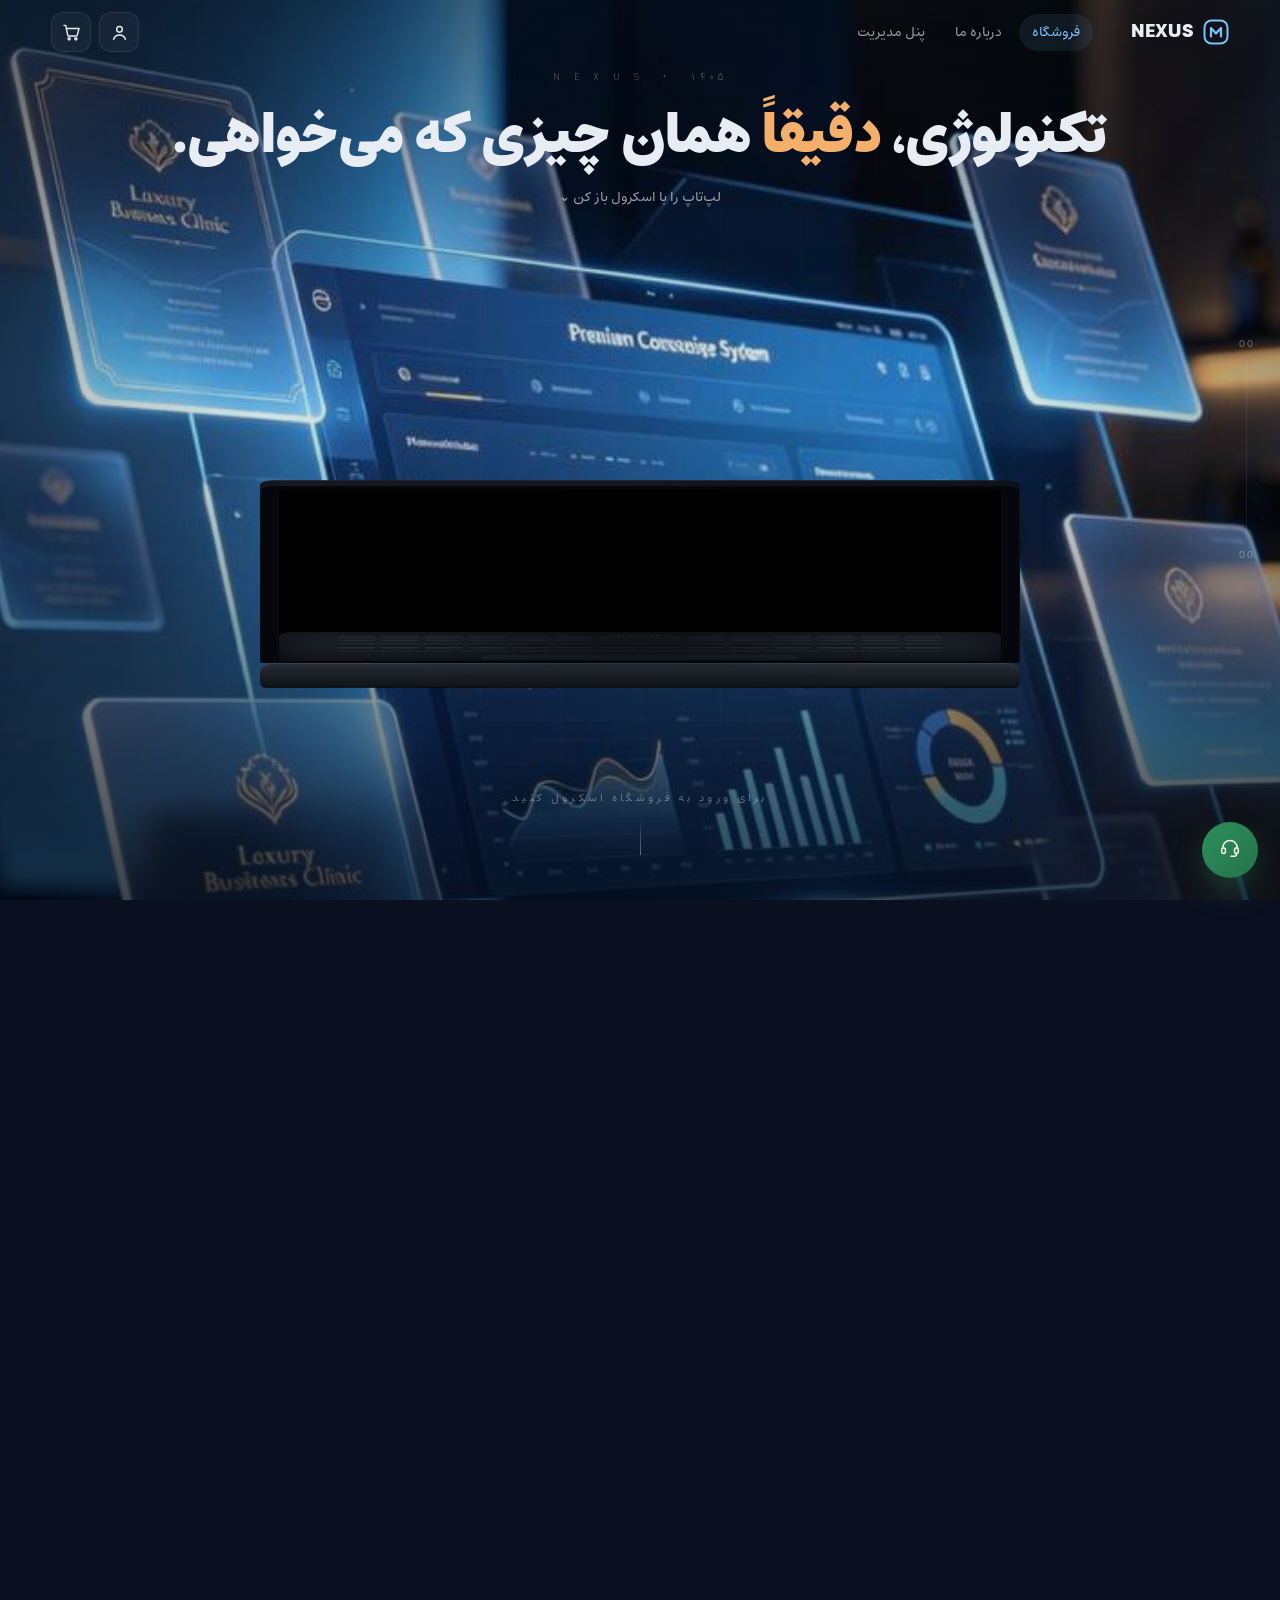
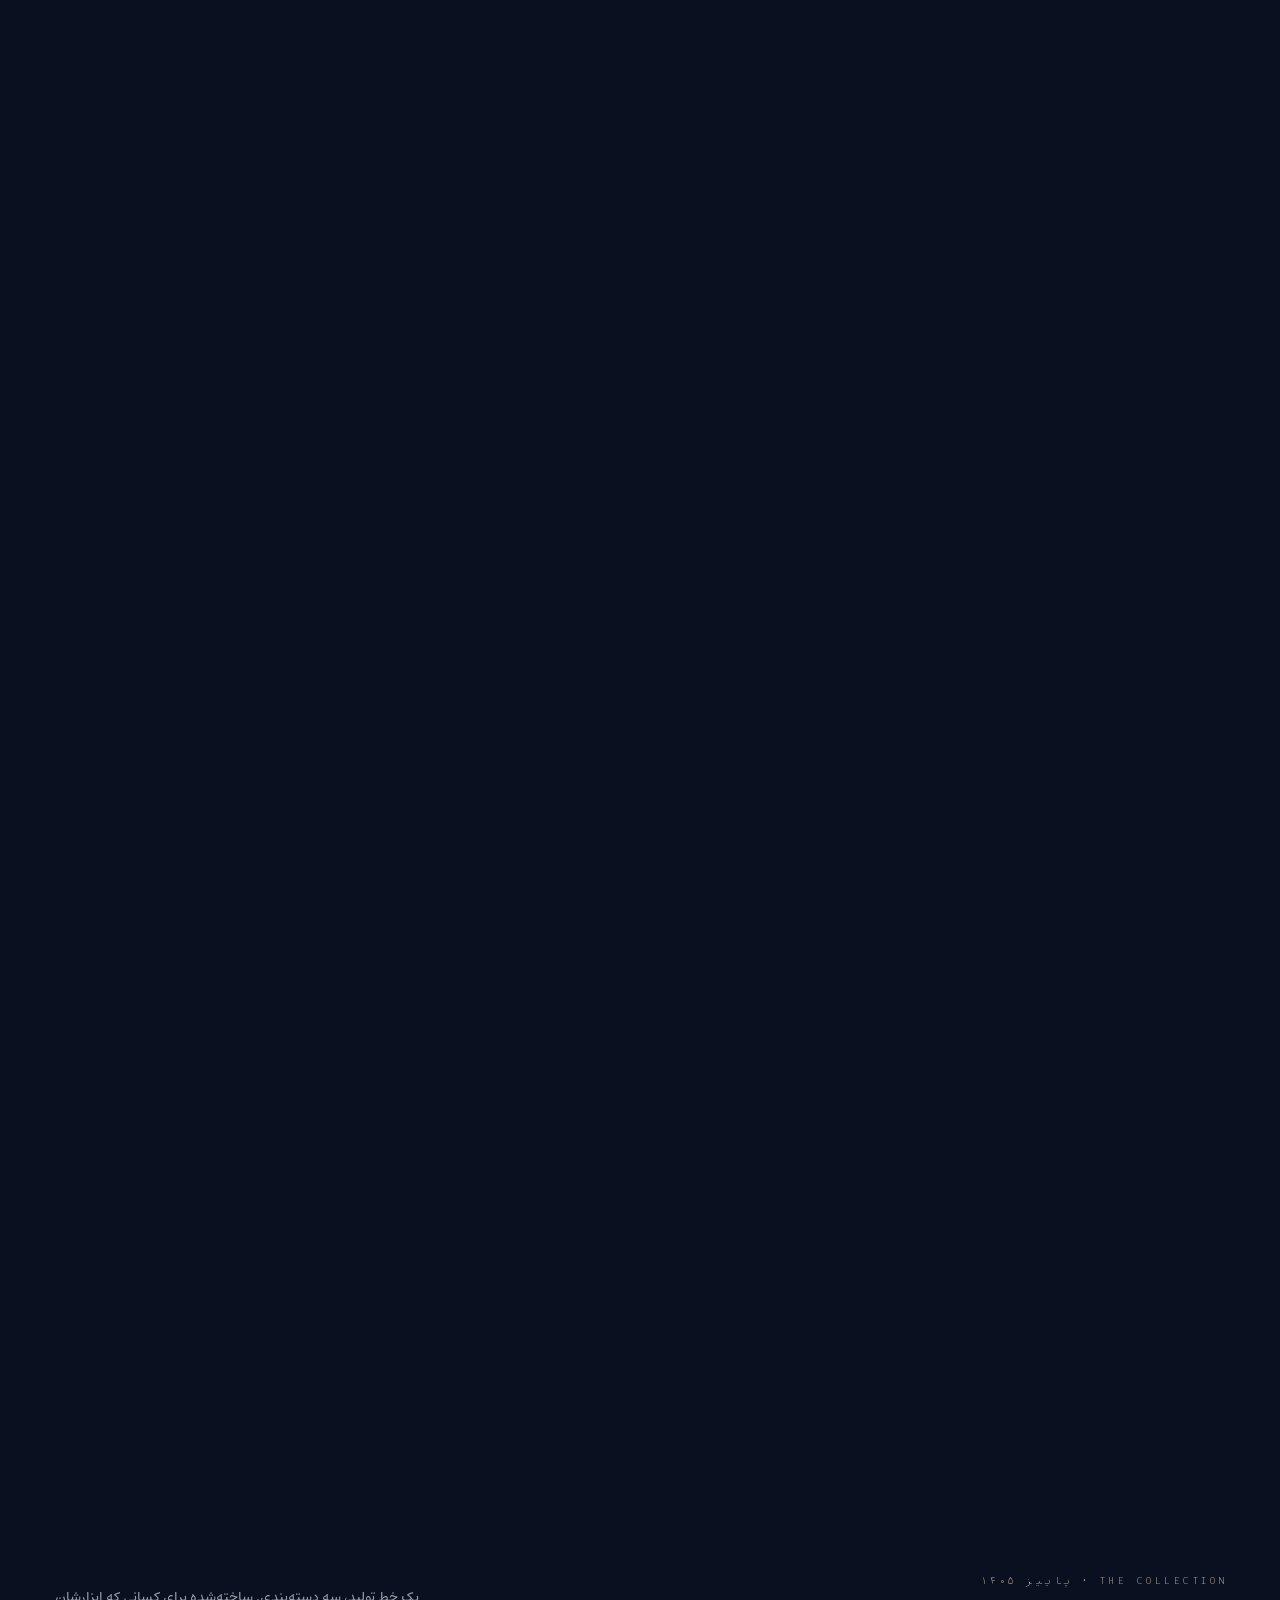
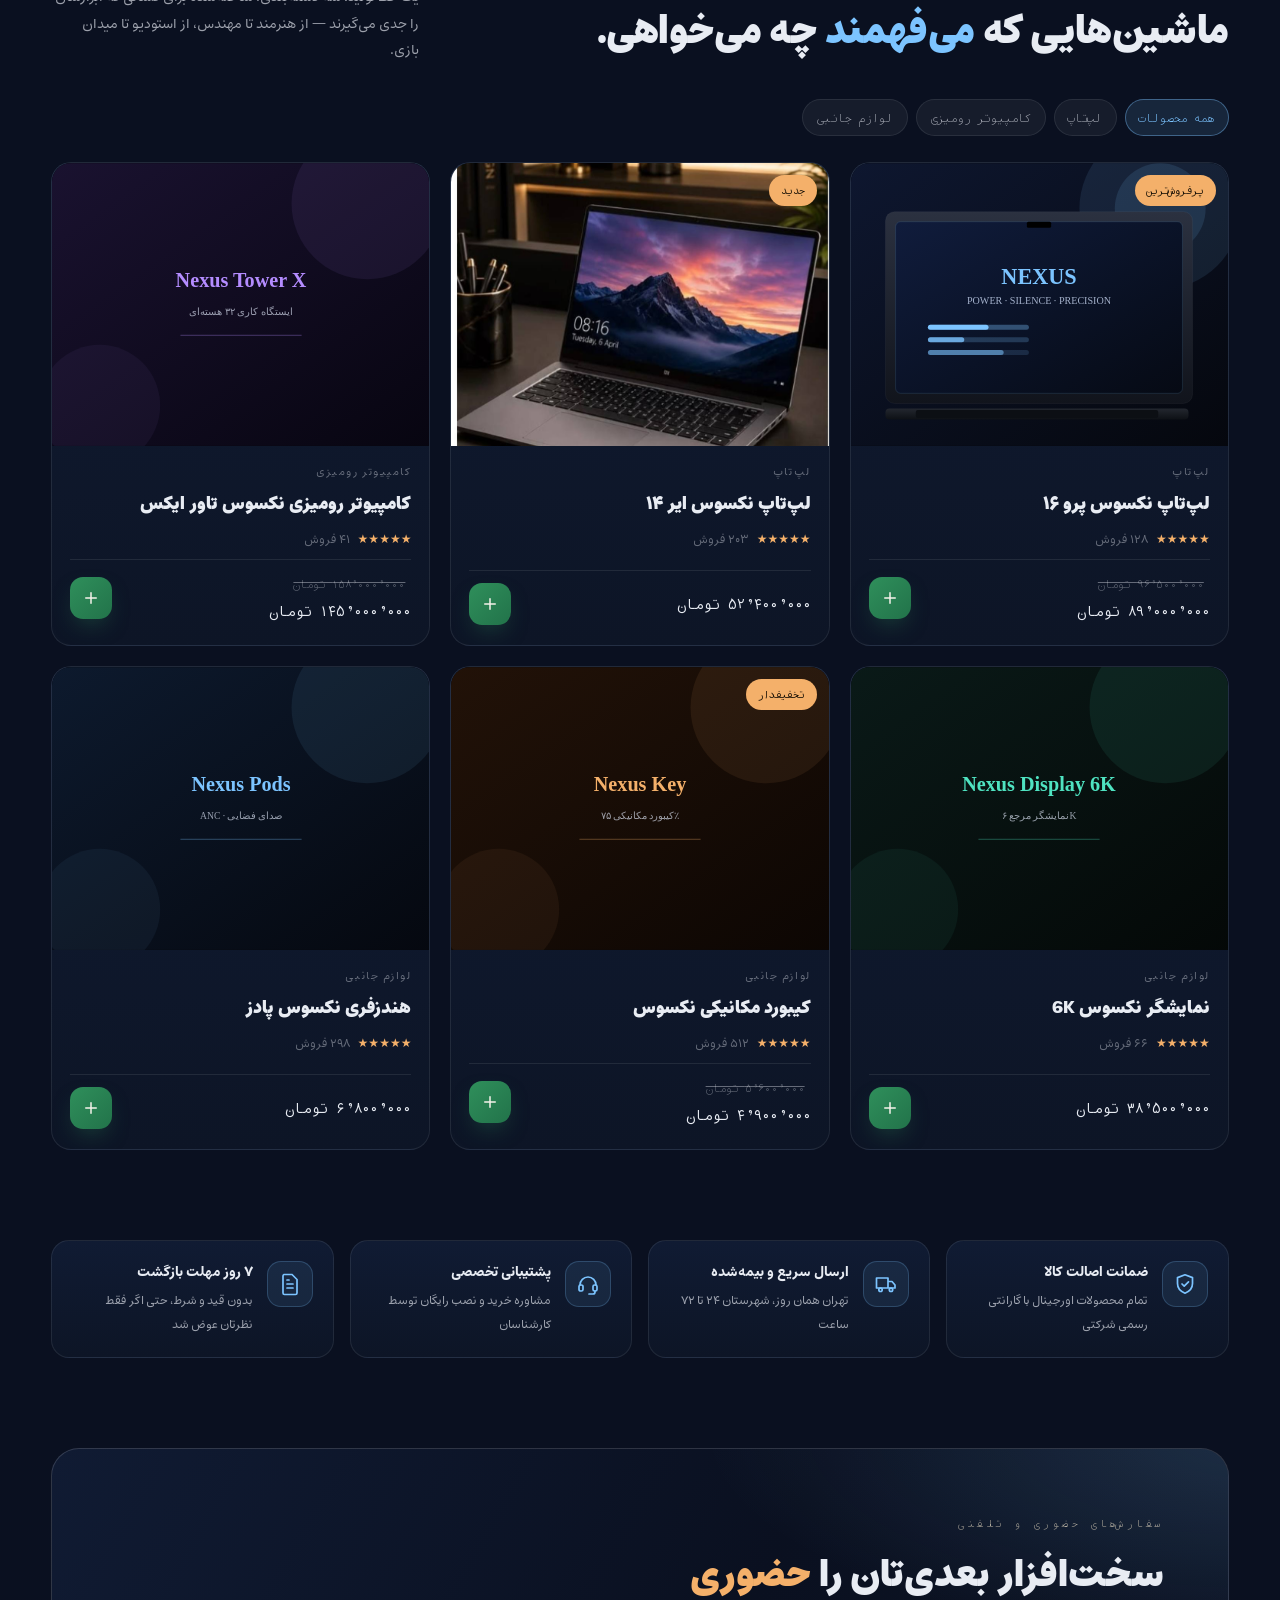
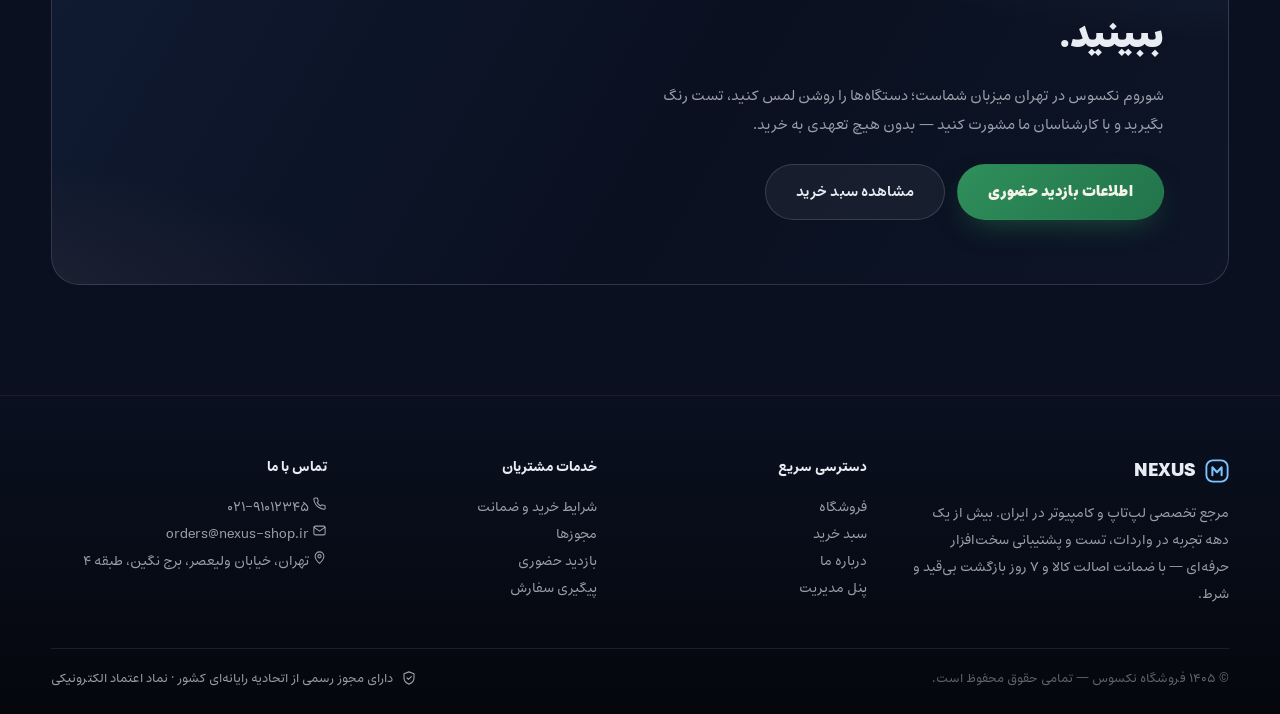
==== commit 188e4a67: "Typography: Estedad + AzarMehr Mono (open-license fonts from user list)" ====
--- a/index.html
+++ b/index.html
@@ -8,8 +8,9 @@
 <link rel="preconnect" href="https://fonts.googleapis.com">
 <link rel="preconnect" href="https://fonts.gstatic.com" crossorigin>
 <link href="https://fonts.googleapis.com/css2?family=Vazirmatn:wght@200;300;400;500;600;700;800;900&display=swap" rel="stylesheet">
-<link rel="stylesheet" href="css/styles.css?v=7">
-<link rel="stylesheet" href="css/hero.css?v=10">
+<link rel="stylesheet" href="fonts/fonts.css?v=1">
+<link rel="stylesheet" href="css/styles.css?v=8">
+<link rel="stylesheet" href="css/hero.css?v=11">
 <link rel="icon" href="data:image/svg+xml,<svg xmlns='http://www.w3.org/2000/svg' viewBox='0 0 26 26'><rect x='1' y='1' width='24' height='24' rx='7' fill='%230a1020' stroke='%237cc4ff' stroke-width='2'/><path d='M8 17.5V9l5 5.4L18 9v8.5' stroke='%237cc4ff' stroke-width='2.2' fill='none' stroke-linecap='round'/></svg>">
 <script src="js/vendor/gsap.min.js"></script>
 <script src="js/vendor/ScrollTrigger.min.js"></script>
--- a/fonts/fonts.css
+++ b/fonts/fonts.css
@@ -0,0 +1,47 @@
+/* =========================================================
+   NEXUS — Local Web Fonts
+   ۱) استعداد (Estedad) — متن و تیترهای اصلی
+      طراح: امین عابدی — مجوز آزاد SIL OFL 1.1
+   ۲) آذرمهر مونو (AzarMehr Monospaced) — از لیست فونت‌های کاربر
+      برای لهجه‌های تکنیکی (قیمت، بَج، رابط OS داخل لپ‌تاپ)
+      طراح: امین عابدی — مجوز آزاد SIL OFL 1.1
+   ========================================================= */
+
+/* ---- Estedad: بدنه و تیترها ---- */
+@font-face{
+  font-family:'Estedad';
+  src:url('Estedad-Regular.ttf') format('truetype');
+  font-weight:400;font-style:normal;font-display:swap;
+}
+@font-face{
+  font-family:'Estedad';
+  src:url('Estedad-Medium.ttf') format('truetype');
+  font-weight:500;font-style:normal;font-display:swap;
+}
+@font-face{
+  font-family:'Estedad';
+  src:url('Estedad-SemiBold.ttf') format('truetype');
+  font-weight:600;font-style:normal;font-display:swap;
+}
+@font-face{
+  font-family:'Estedad';
+  src:url('Estedad-Bold.ttf') format('truetype');
+  font-weight:700;font-style:normal;font-display:swap;
+}
+@font-face{
+  font-family:'Estedad';
+  src:url('Estedad-Black.ttf') format('truetype');
+  font-weight:800 900;font-style:normal;font-display:swap;
+}
+
+/* ---- آذرمهر مونو: لهجه‌های تکنیکی ---- */
+@font-face{
+  font-family:'AzarMehr Mono';
+  src:url('AzarMehrMonospacedSansRegular.ttf') format('truetype');
+  font-weight:400;font-style:normal;font-display:swap;
+}
+@font-face{
+  font-family:'AzarMehr Mono';
+  src:url('AzarMehrMonospacedSansBold.ttf') format('truetype');
+  font-weight:700;font-style:normal;font-display:swap;
+}
--- a/css/styles.css
+++ b/css/styles.css
@@ -1,7 +1,7 @@
 /* =========================================================
    NEXUS — Global Stylesheet (RTL)
    Palette: deep navy + sky-blue accent + warm amber
-   Font: Vazirmatn
+   Fonts: Estedad (body/headlines) + AzarMehr Mono (tech accents)
    ========================================================= */
 
 :root{
@@ -35,7 +35,7 @@
 *{box-sizing:border-box;margin:0;padding:0}
 html{scroll-behavior:smooth}
 html,body{background:var(--bg1);color:var(--ink);
-  font-family:'Vazirmatn',system-ui,sans-serif;
+  font-family:'Estedad','Vazirmatn',system-ui,sans-serif;
   -webkit-font-smoothing:antialiased;text-rendering:optimizeLegibility}
 body{min-height:100vh;overflow-x:hidden}
 ::selection{background:rgba(124,196,255,.3)}
@@ -45,6 +45,11 @@
 button{font-family:inherit;cursor:pointer}
 input,select,textarea{font-family:inherit}
 ul{list-style:none}
+
+/* tech accent font (AzarMehr Mono — from the user's font list) */
+.price,.price-old,.badge,.chip,.eyebrow,.tracking-code,.os-badge{
+  font-family:'AzarMehr Mono','Estedad',system-ui,sans-serif;
+}
 
 .container{width:min(1240px,92vw);margin-inline:auto}
 
--- a/css/hero.css
+++ b/css/hero.css
@@ -76,6 +76,7 @@
 .hero-copy.top{top:calc(max(56px, 4vh) + 10px)}
 .hero-copy.bot{bottom:5vh}
 .hero-eyebrow{
+  font-family:'AzarMehr Mono','Estedad',system-ui,sans-serif;
   font-size:11px;letter-spacing:.35em;text-transform:uppercase;
   color:var(--ink3);font-weight:500;margin-bottom:16px;
 }
@@ -264,6 +265,7 @@
   opacity:0;transform:translateY(8px);
 }
 .spec .label{
+  font-family:'AzarMehr Mono','Estedad',system-ui,sans-serif;
   font-size:.68vw;color:rgba(180,200,240,.55);letter-spacing:.22em;text-transform:uppercase;
 }
 .spec .value{
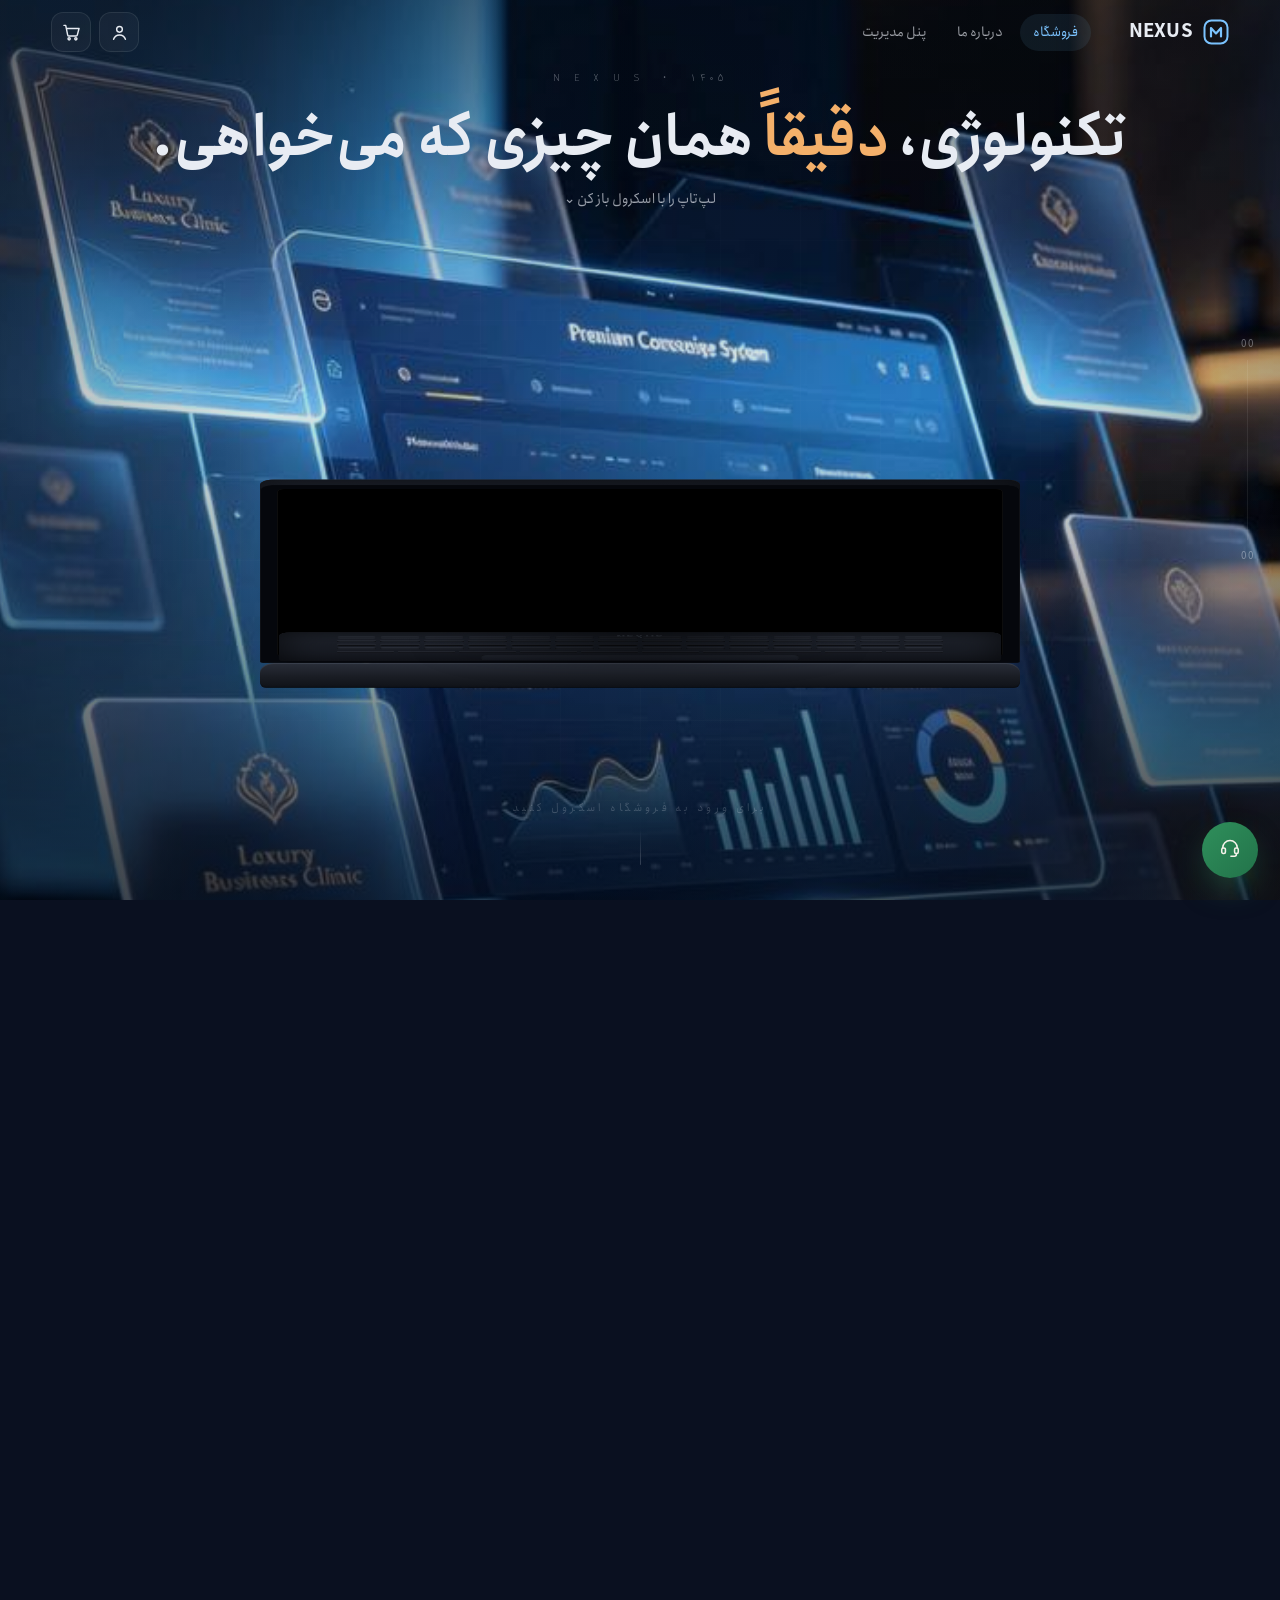
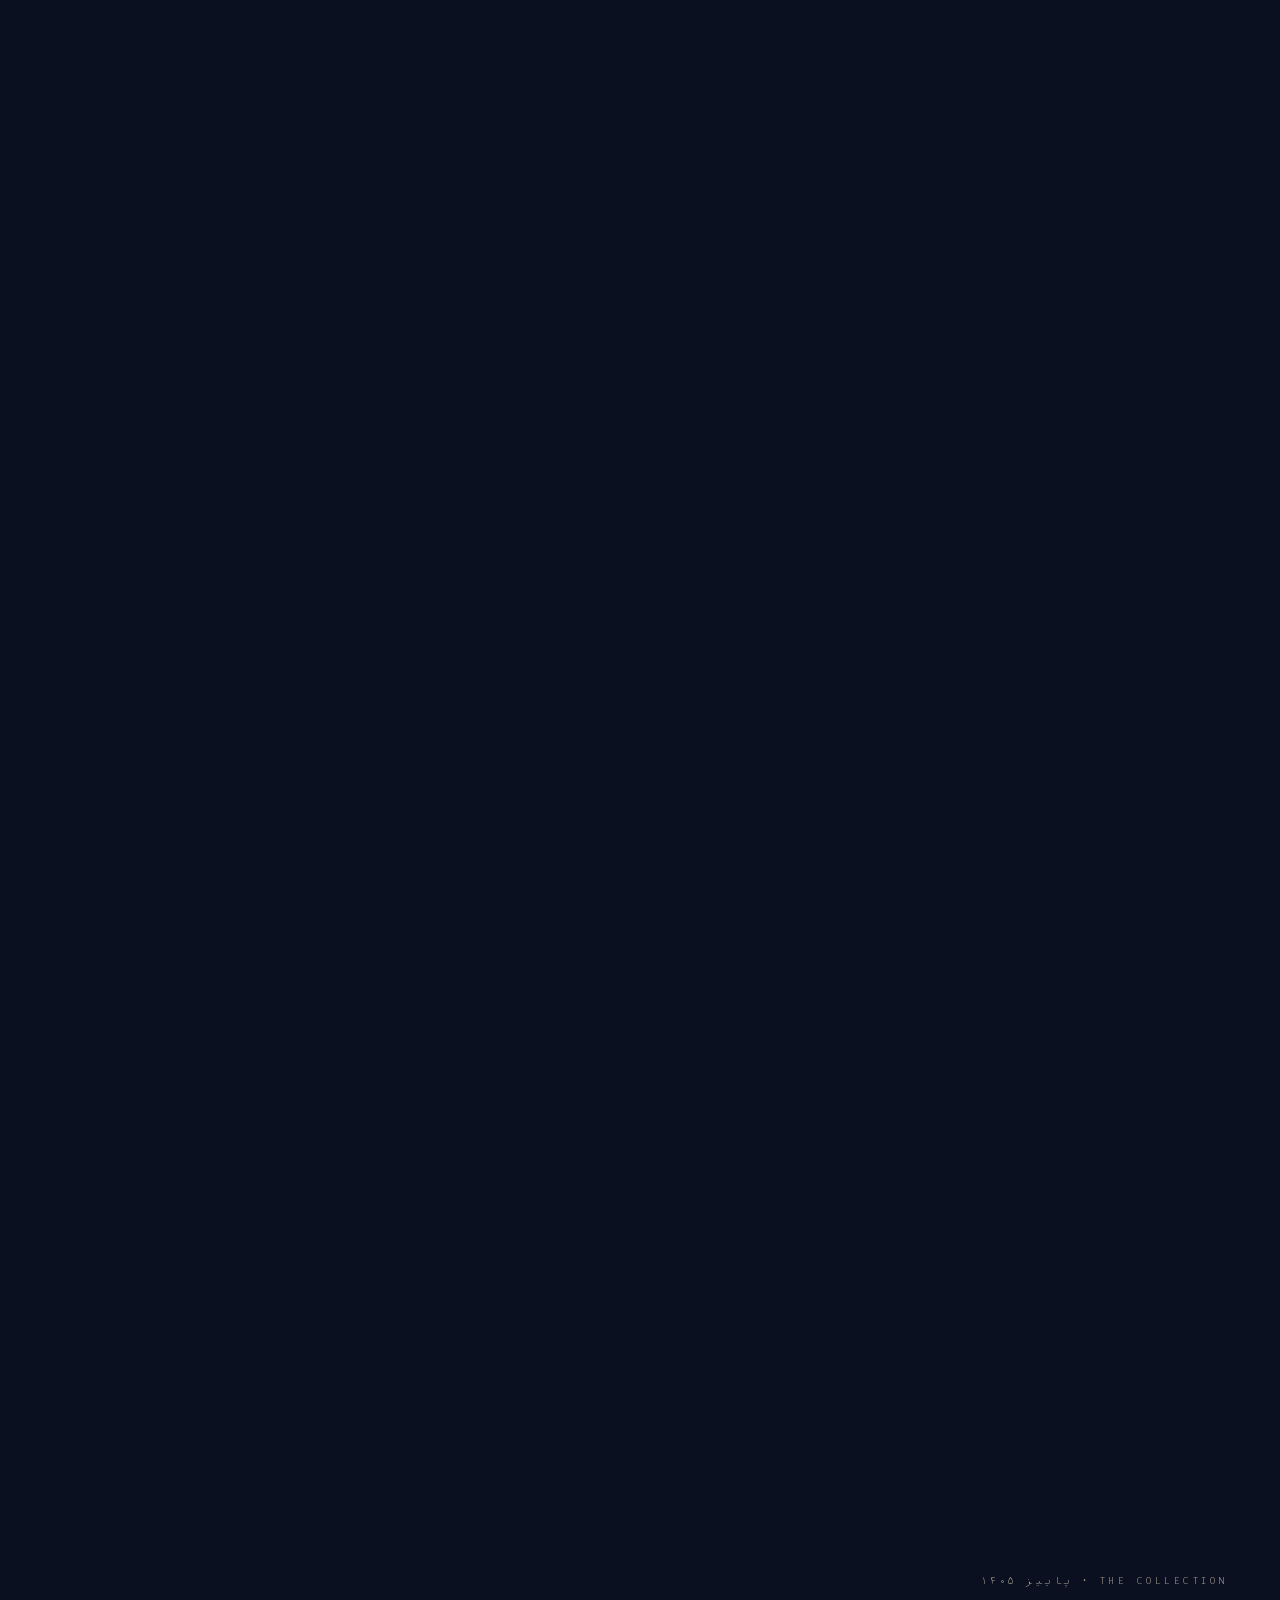
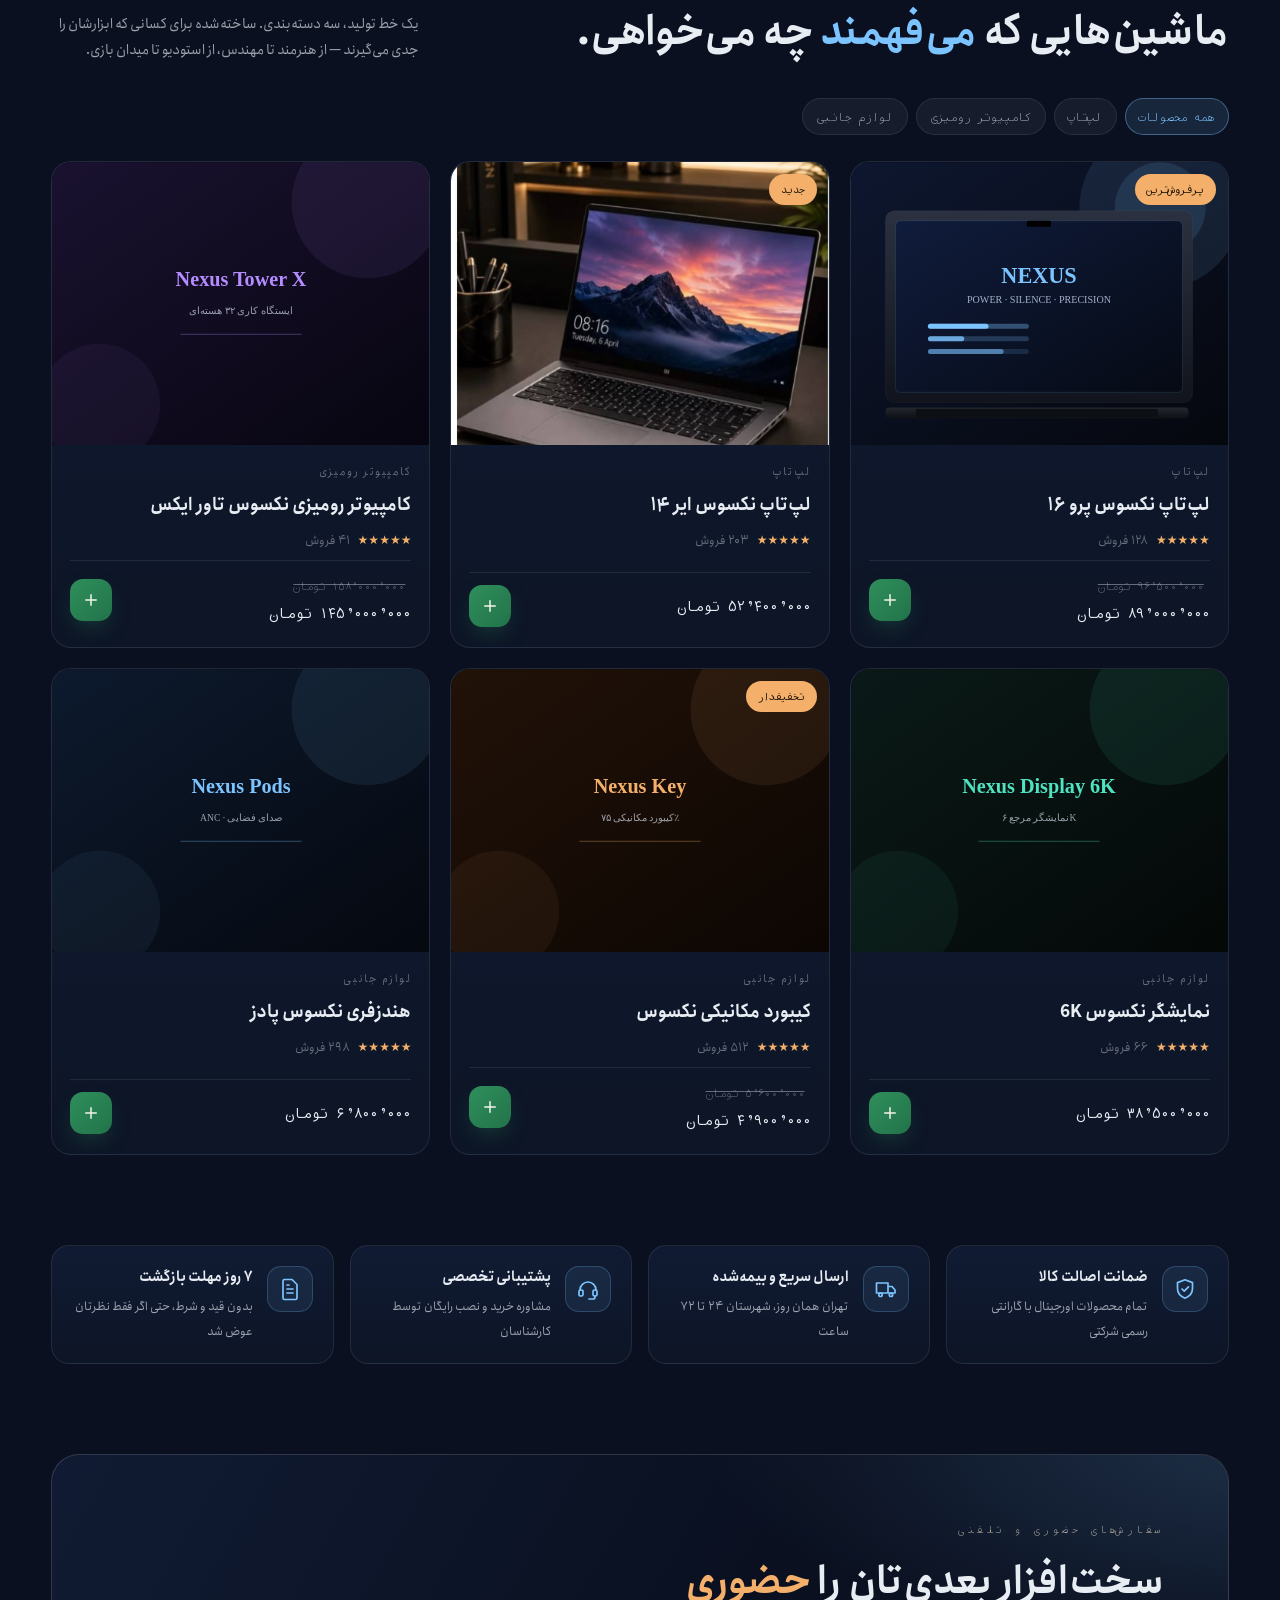
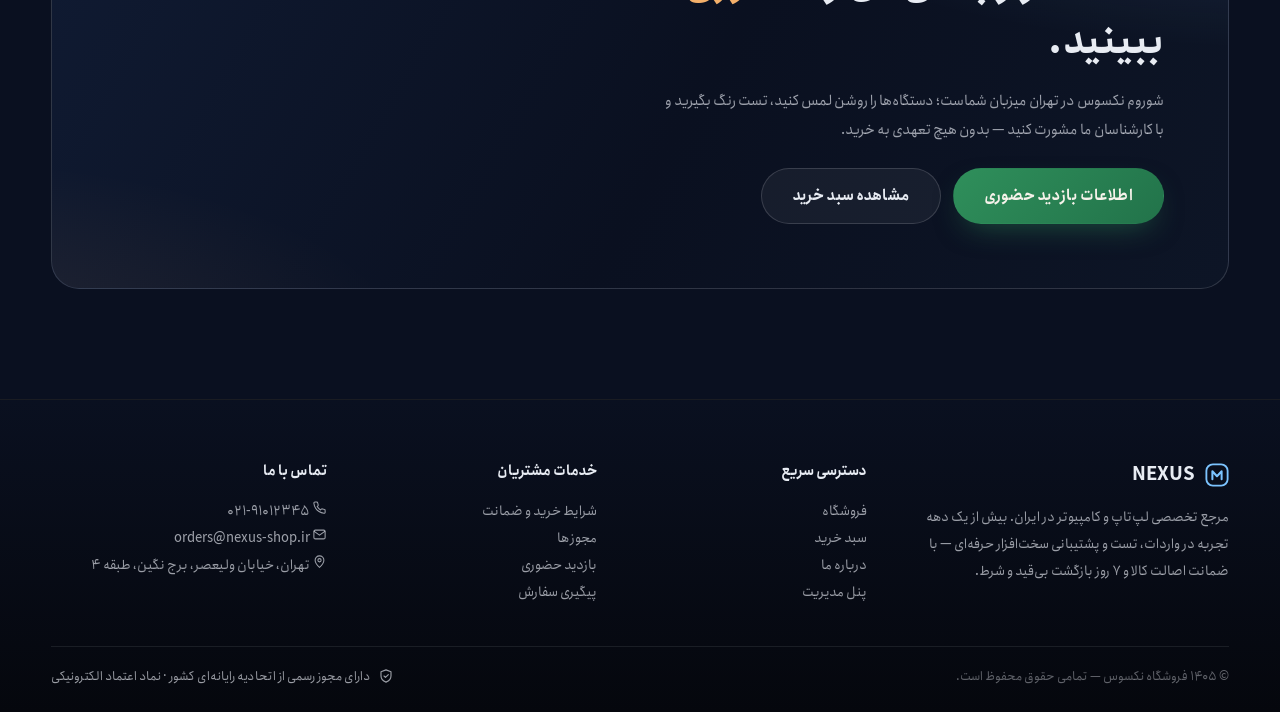
==== commit 1fd8e0b4: "fonts: switch site typography to Anjoman + AzarMehr Mono (user's list) only" ====
--- a/index.html
+++ b/index.html
@@ -5,12 +5,9 @@
 <meta name="viewport" content="width=device-width, initial-scale=1, viewport-fit=cover" />
 <title>نکسوس — فروشگاه تخصصی لپ‌تاپ و کامپیوتر</title>
 <meta name="description" content="فروشگاه تخصصی لپ‌تاپ و کامپیوتر نکسوس — خرید لپ‌تاپ گیمینگ، ایستگاه کاری و لوازم جانبی با ضمانت اصالت کالا." />
-<link rel="preconnect" href="https://fonts.googleapis.com">
-<link rel="preconnect" href="https://fonts.gstatic.com" crossorigin>
-<link href="https://fonts.googleapis.com/css2?family=Vazirmatn:wght@200;300;400;500;600;700;800;900&display=swap" rel="stylesheet">
-<link rel="stylesheet" href="fonts/fonts.css?v=1">
-<link rel="stylesheet" href="css/styles.css?v=8">
-<link rel="stylesheet" href="css/hero.css?v=11">
+<link rel="stylesheet" href="fonts/fonts.css?v=2">
+<link rel="stylesheet" href="css/styles.css?v=10">
+<link rel="stylesheet" href="css/hero.css?v=99">
 <link rel="icon" href="data:image/svg+xml,<svg xmlns='http://www.w3.org/2000/svg' viewBox='0 0 26 26'><rect x='1' y='1' width='24' height='24' rx='7' fill='%230a1020' stroke='%237cc4ff' stroke-width='2'/><path d='M8 17.5V9l5 5.4L18 9v8.5' stroke='%237cc4ff' stroke-width='2.2' fill='none' stroke-linecap='round'/></svg>">
 <script src="js/vendor/gsap.min.js"></script>
 <script src="js/vendor/ScrollTrigger.min.js"></script>
@@ -168,9 +165,9 @@
   </section>
 </main>
 
-<script src="js/store.js?v=7"></script>
-<script src="js/app.js?v=7"></script>
-<script src="js/hero.js?v=7"></script>
+<script src="js/store.js?v=8"></script>
+<script src="js/app.js?v=10"></script>
+<script src="js/hero.js?v=99"></script>
 <script>
 /* ---- render products with category filter ---- */
 (function () {
--- a/fonts/fonts.css
+++ b/fonts/fonts.css
@@ -1,37 +1,28 @@
 /* =========================================================
    NEXUS — Local Web Fonts
-   ۱) استعداد (Estedad) — متن و تیترهای اصلی
-      طراح: امین عابدی — مجوز آزاد SIL OFL 1.1
-   ۲) آذرمهر مونو (AzarMehr Monospaced) — از لیست فونت‌های کاربر
-      برای لهجه‌های تکنیکی (قیمت، بَج، رابط OS داخل لپ‌تاپ)
+   فقط از لیست فونت‌های ارسالی کاربر:
+   ۱) انجمن (Anjoman) — متن و تیترهای اصلی
+      طراح: هیربد لطفیان
+   ۲) آذرمهر مونو (AzarMehr Monospaced) — لهجه‌های تکنیکی
+      (قیمت، بَج، برچسب‌های CPU/GPU/RAM داخل لپ‌تاپ)
       طراح: امین عابدی — مجوز آزاد SIL OFL 1.1
    ========================================================= */
 
-/* ---- Estedad: بدنه و تیترها ---- */
+/* ---- انجمن: بدنه و تیترها ---- */
 @font-face{
-  font-family:'Estedad';
-  src:url('Estedad-Regular.ttf') format('truetype');
-  font-weight:400;font-style:normal;font-display:swap;
+  font-family:'Anjoman';
+  src:url('Anjoman-Light.ttf') format('truetype');
+  font-weight:300;font-style:normal;font-display:swap;
 }
 @font-face{
-  font-family:'Estedad';
-  src:url('Estedad-Medium.ttf') format('truetype');
-  font-weight:500;font-style:normal;font-display:swap;
+  font-family:'Anjoman';
+  src:url('Anjoman-Regular.ttf') format('truetype');
+  font-weight:400 500;font-style:normal;font-display:swap;
 }
 @font-face{
-  font-family:'Estedad';
-  src:url('Estedad-SemiBold.ttf') format('truetype');
-  font-weight:600;font-style:normal;font-display:swap;
-}
-@font-face{
-  font-family:'Estedad';
-  src:url('Estedad-Bold.ttf') format('truetype');
-  font-weight:700;font-style:normal;font-display:swap;
-}
-@font-face{
-  font-family:'Estedad';
-  src:url('Estedad-Black.ttf') format('truetype');
-  font-weight:800 900;font-style:normal;font-display:swap;
+  font-family:'Anjoman';
+  src:url('Anjoman-Bold.ttf') format('truetype');
+  font-weight:600 900;font-style:normal;font-display:swap;
 }
 
 /* ---- آذرمهر مونو: لهجه‌های تکنیکی ---- */
--- a/css/styles.css
+++ b/css/styles.css
@@ -1,7 +1,7 @@
 /* =========================================================
    NEXUS — Global Stylesheet (RTL)
    Palette: deep navy + sky-blue accent + warm amber
-   Fonts: Estedad (body/headlines) + AzarMehr Mono (tech accents)
+   Fonts: Anjoman (body/headlines) + AzarMehr Mono (tech accents) — از لیست فونت‌های کاربر
    ========================================================= */
 
 :root{
@@ -35,7 +35,7 @@
 *{box-sizing:border-box;margin:0;padding:0}
 html{scroll-behavior:smooth}
 html,body{background:var(--bg1);color:var(--ink);
-  font-family:'Estedad','Vazirmatn',system-ui,sans-serif;
+  font-family:'Anjoman','AzarMehr Mono',system-ui,sans-serif;
   -webkit-font-smoothing:antialiased;text-rendering:optimizeLegibility}
 body{min-height:100vh;overflow-x:hidden}
 ::selection{background:rgba(124,196,255,.3)}
@@ -48,7 +48,7 @@
 
 /* tech accent font (AzarMehr Mono — from the user's font list) */
 .price,.price-old,.badge,.chip,.eyebrow,.tracking-code,.os-badge{
-  font-family:'AzarMehr Mono','Estedad',system-ui,sans-serif;
+  font-family:'AzarMehr Mono','Anjoman',system-ui,sans-serif;
 }
 
 .container{width:min(1240px,92vw);margin-inline:auto}
--- a/css/hero.css
+++ b/css/hero.css
@@ -76,7 +76,7 @@
 .hero-copy.top{top:calc(max(56px, 4vh) + 10px)}
 .hero-copy.bot{bottom:5vh}
 .hero-eyebrow{
-  font-family:'AzarMehr Mono','Estedad',system-ui,sans-serif;
+  font-family:'AzarMehr Mono','Anjoman',system-ui,sans-serif;
   font-size:11px;letter-spacing:.35em;text-transform:uppercase;
   color:var(--ink3);font-weight:500;margin-bottom:16px;
 }
@@ -265,7 +265,7 @@
   opacity:0;transform:translateY(8px);
 }
 .spec .label{
-  font-family:'AzarMehr Mono','Estedad',system-ui,sans-serif;
+  font-family:'AzarMehr Mono','Anjoman',system-ui,sans-serif;
   font-size:.68vw;color:rgba(180,200,240,.55);letter-spacing:.22em;text-transform:uppercase;
 }
 .spec .value{
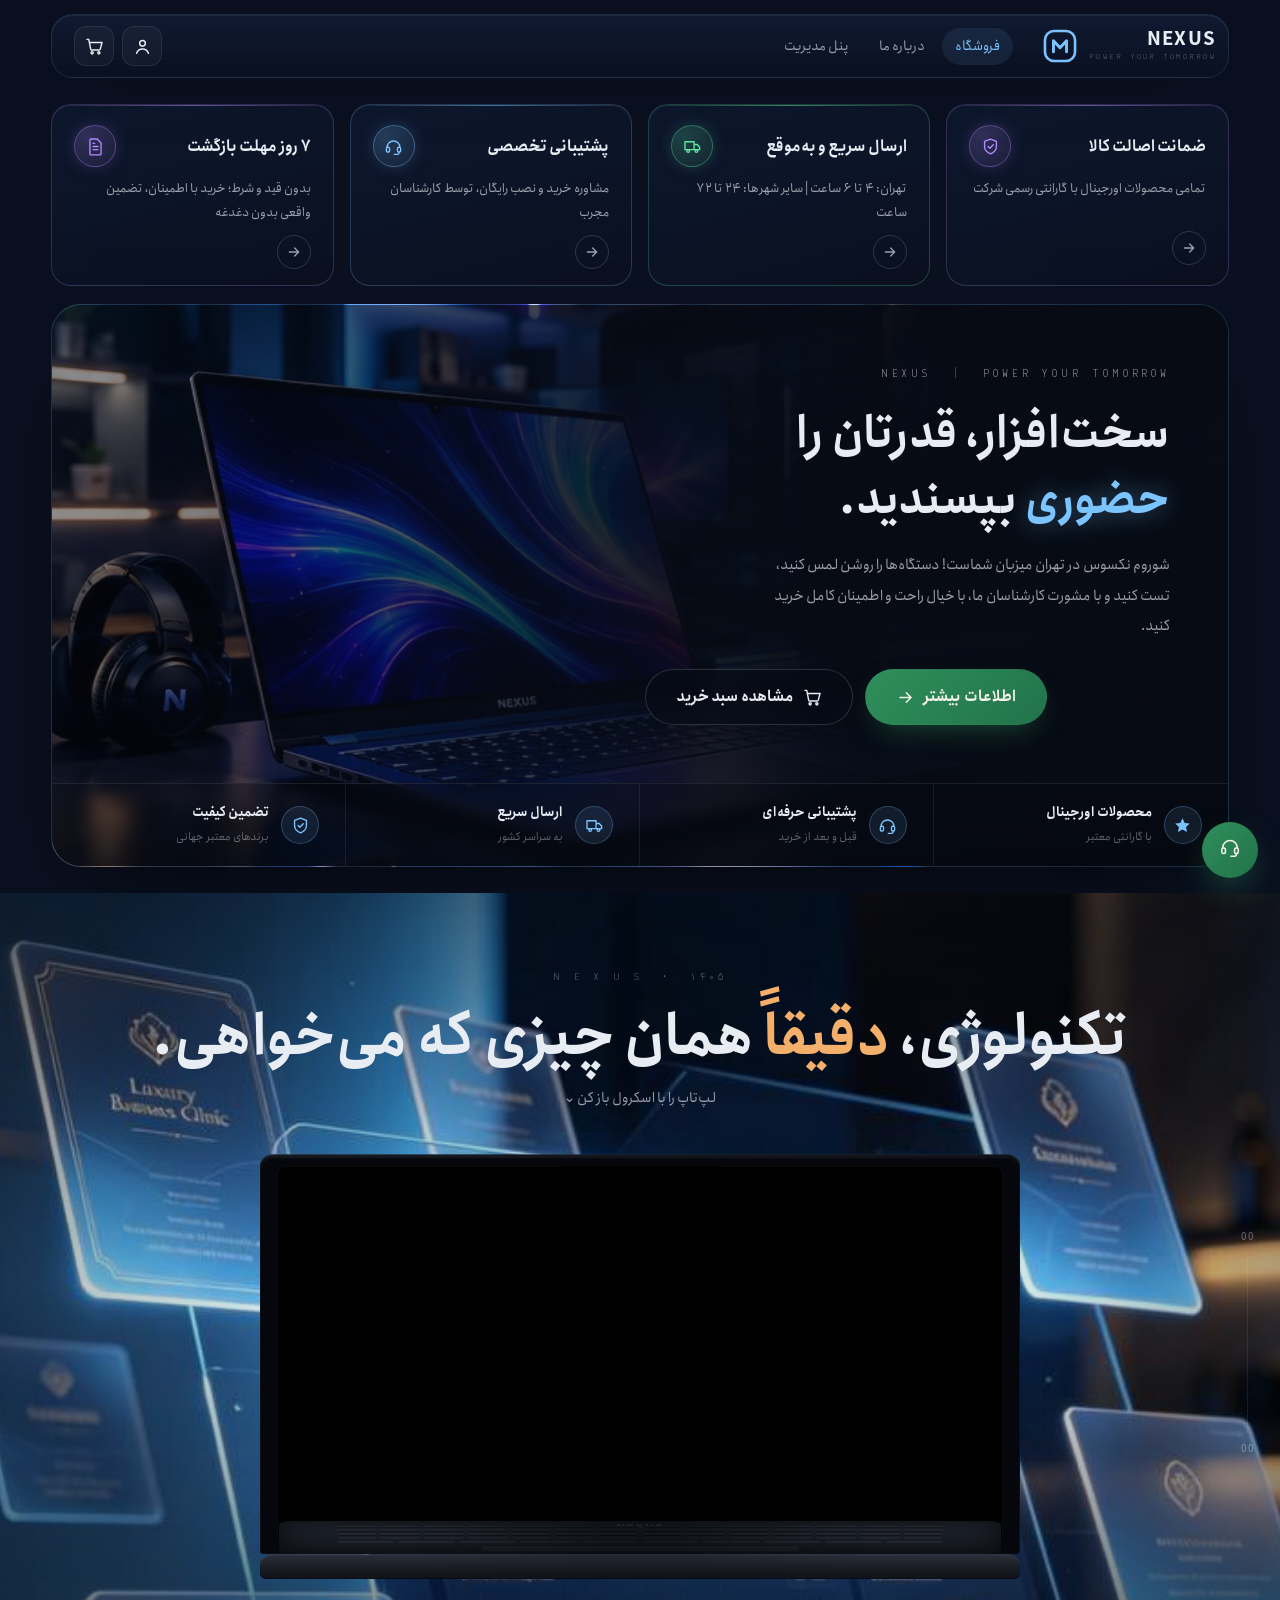
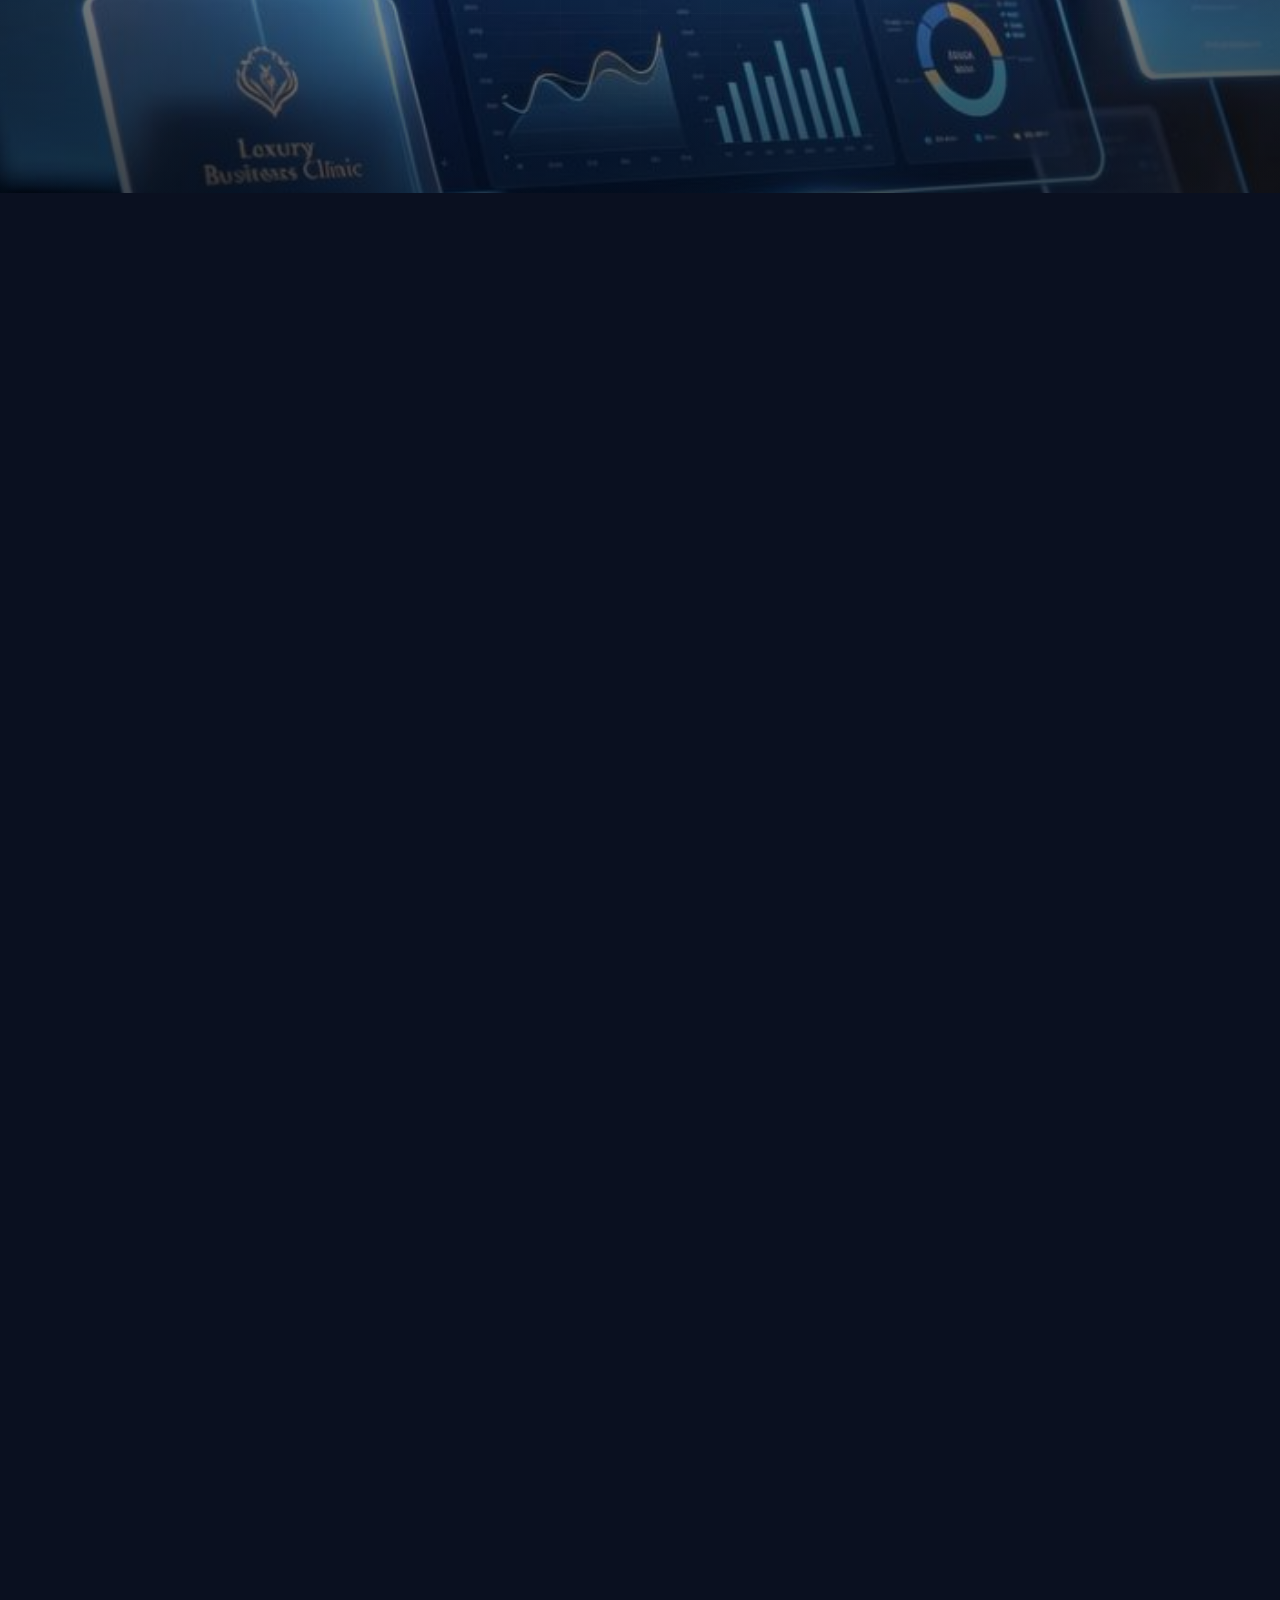
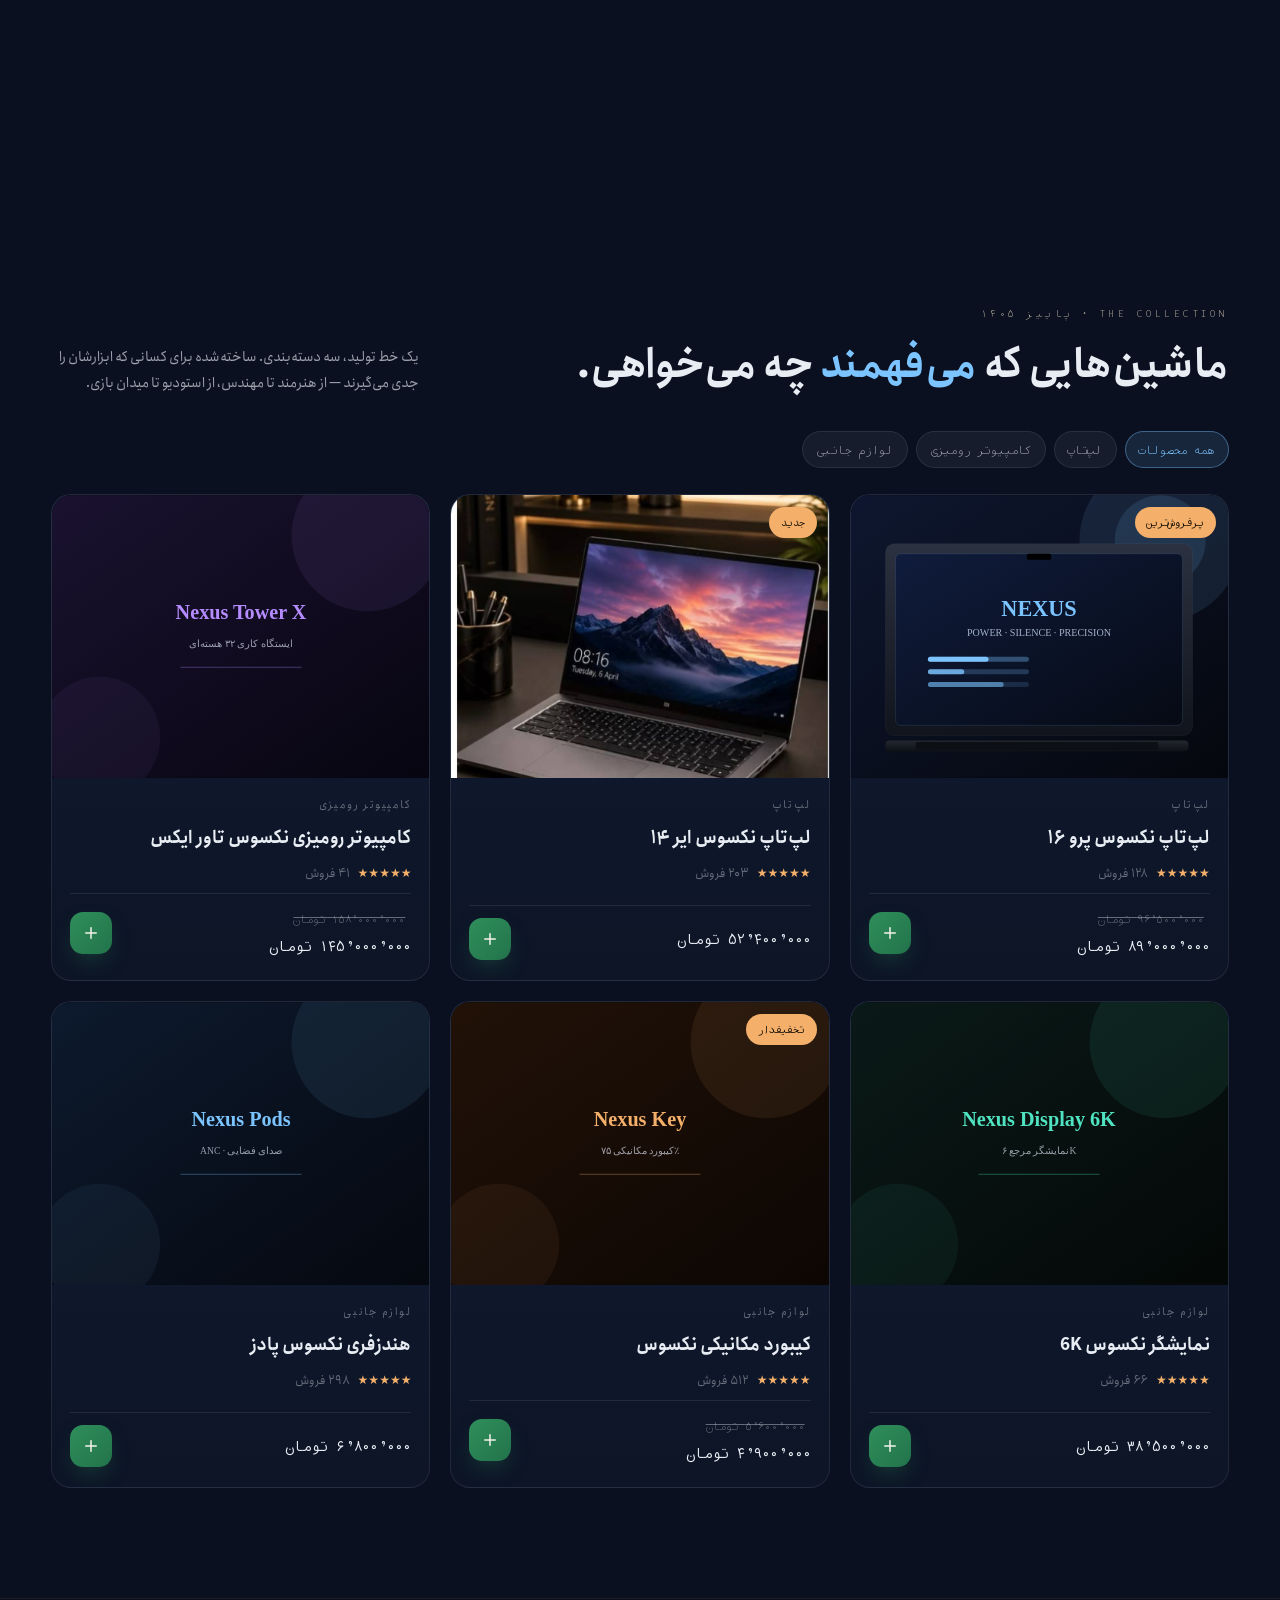
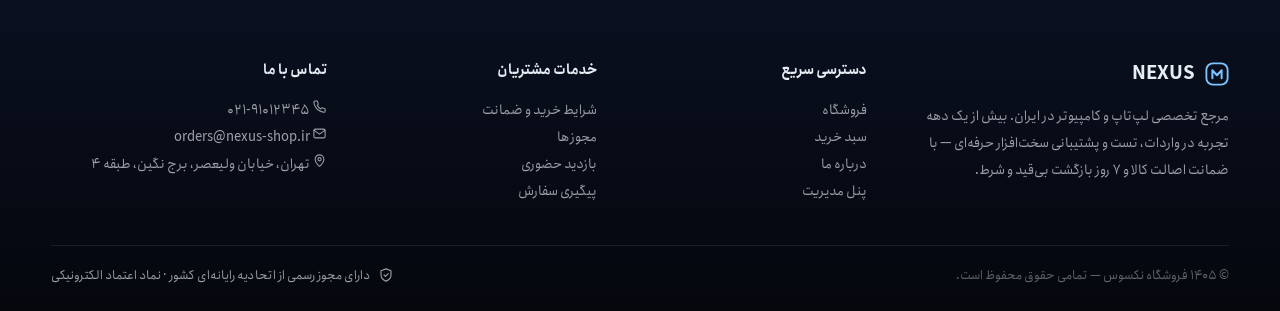
==== commit 6cb43226: "index: reference-style pill navbar + feature cards + showroom banner; hero scroll 2x shorter/faster;" ====
--- a/index.html
+++ b/index.html
@@ -6,13 +6,62 @@
 <title>نکسوس — فروشگاه تخصصی لپ‌تاپ و کامپیوتر</title>
 <meta name="description" content="فروشگاه تخصصی لپ‌تاپ و کامپیوتر نکسوس — خرید لپ‌تاپ گیمینگ، ایستگاه کاری و لوازم جانبی با ضمانت اصالت کالا." />
 <link rel="stylesheet" href="fonts/fonts.css?v=2">
-<link rel="stylesheet" href="css/styles.css?v=10">
-<link rel="stylesheet" href="css/hero.css?v=99">
+<link rel="stylesheet" href="css/styles.css?v=11">
+<link rel="stylesheet" href="css/hero.css?v=100">
 <link rel="icon" href="data:image/svg+xml,<svg xmlns='http://www.w3.org/2000/svg' viewBox='0 0 26 26'><rect x='1' y='1' width='24' height='24' rx='7' fill='%230a1020' stroke='%237cc4ff' stroke-width='2'/><path d='M8 17.5V9l5 5.4L18 9v8.5' stroke='%237cc4ff' stroke-width='2.2' fill='none' stroke-linecap='round'/></svg>">
 <script src="js/vendor/gsap.min.js"></script>
 <script src="js/vendor/ScrollTrigger.min.js"></script>
 </head>
 <body>
+
+<!-- ============ INTRO TOP: FEATURE CARDS + SHOWROOM BANNER ============ -->
+<section class="intro-top" id="introTop">
+  <div class="container">
+
+    <div class="feature-row">
+      <article class="fcard reveal" style="--fc:180 140 255">
+        <div class="fcard-head"><h3>ضمانت اصالت کالا</h3><span class="fcard-ico" data-ico="shield"></span></div>
+        <p>تمامی محصولات اورجینال با گارانتی رسمی شرکت</p>
+        <a class="fcard-arrow" href="about.html#license" aria-label="اطلاعات بیشتر"></a>
+      </article>
+      <article class="fcard reveal" style="--fc:94 231 161">
+        <div class="fcard-head"><h3>ارسال سریع و به‌موقع</h3><span class="fcard-ico" data-ico="truck"></span></div>
+        <p>تهران: ۴ تا ۶ ساعت | سایر شهرها: ۲۴ تا ۷۲ ساعت</p>
+        <a class="fcard-arrow" href="about.html#terms" aria-label="اطلاعات بیشتر"></a>
+      </article>
+      <article class="fcard reveal" style="--fc:124 196 255">
+        <div class="fcard-head"><h3>پشتیبانی تخصصی</h3><span class="fcard-ico" data-ico="headset"></span></div>
+        <p>مشاوره خرید و نصب رایگان، توسط کارشناسان مجرب</p>
+        <a class="fcard-arrow" href="about.html#visit" aria-label="اطلاعات بیشتر"></a>
+      </article>
+      <article class="fcard reveal" style="--fc:180 140 255">
+        <div class="fcard-head"><h3>۷ روز مهلت بازگشت</h3><span class="fcard-ico" data-ico="doc"></span></div>
+        <p>بدون قید و شرط؛ خرید با اطمینان، تضمین واقعی بدون دغدغه</p>
+        <a class="fcard-arrow" href="about.html#terms" aria-label="اطلاعات بیشتر"></a>
+      </article>
+    </div>
+
+    <div class="showroom-banner reveal" id="showroom">
+      <div class="sb-overlay" aria-hidden="true"></div>
+      <div class="sb-content">
+        <div class="sb-eyebrow">NEXUS <i>|</i> POWER YOUR TOMORROW</div>
+        <h1 class="sb-title">سخت‌افزار، قدرتان را <em>حضوری</em> بپسندید.</h1>
+        <p class="sb-desc">شوروم نکسوس در تهران میزبان شماست! دستگاه‌ها را روشن لمس کنید، تست کنید و با مشورت کارشناسان ما، با خیال راحت و اطمینان کامل خرید کنید.</p>
+        <div class="sb-actions">
+          <a href="about.html#visit" class="btn btn-primary btn-lg">اطلاعات بیشتر <span class="sb-arr"></span></a>
+          <a href="cart.html" class="btn btn-ghost btn-lg"><span class="sb-cart"></span> مشاهده سبد خرید</a>
+        </div>
+      </div>
+      <div class="sb-feats">
+        <div class="sbf"><span class="sbf-ico" data-ico="star"></span><div><b>محصولات اورجینال</b><small>با گارانتی معتبر</small></div></div>
+        <div class="sbf"><span class="sbf-ico" data-ico="headset"></span><div><b>پشتیبانی حرفه‌ای</b><small>قبل و بعد از خرید</small></div></div>
+        <div class="sbf"><span class="sbf-ico" data-ico="truck"></span><div><b>ارسال سریع</b><small>به سراسر کشور</small></div></div>
+        <div class="sbf"><span class="sbf-ico" data-ico="shield"></span><div><b>تضمین کیفیت</b><small>برندهای معتبر جهانی</small></div></div>
+      </div>
+    </div>
+
+  </div>
+</section>
 
 <!-- ============ HERO: LAPTOP OPENS ON SCROLL ============ -->
 <section class="hero-scroll" id="heroScroll">
@@ -122,52 +171,11 @@
 
     <div class="product-grid" id="productGrid"></div>
   </section>
-
-  <!-- trust strip -->
-  <section class="section container">
-    <div class="trust-strip">
-      <div class="trust-item reveal">
-        <div class="t-ico" data-ico="shield"></div>
-        <div><b>ضمانت اصالت کالا</b><span>تمام محصولات اورجینال با گارانتی رسمی شرکتی</span></div>
-      </div>
-      <div class="trust-item reveal">
-        <div class="t-ico" data-ico="truck"></div>
-        <div><b>ارسال سریع و بیمه‌شده</b><span>تهران همان روز، شهرستان ۲۴ تا ۷۲ ساعت</span></div>
-      </div>
-      <div class="trust-item reveal">
-        <div class="t-ico" data-ico="headset"></div>
-        <div><b>پشتیبانی تخصصی</b><span>مشاوره خرید و نصب رایگان توسط کارشناسان</span></div>
-      </div>
-      <div class="trust-item reveal">
-        <div class="t-ico" data-ico="doc"></div>
-        <div><b>۷ روز مهلت بازگشت</b><span>بدون قید و شرط، حتی اگر فقط نظرتان عوض شد</span></div>
-      </div>
-    </div>
-  </section>
-
-  <!-- CTA banner -->
-  <section class="section container">
-    <div class="cta-banner reveal">
-      <div class="cta-glow"></div>
-      <div class="cta-content">
-        <div class="eyebrow">سفارش‌های حضوری و تلفنی</div>
-        <h2>سخت‌افزار بعدی‌تان را <em>حضوری</em> ببینید.</h2>
-        <p>
-          شوروم نکسوس در تهران میزبان شماست؛ دستگاه‌ها را روشن لمس کنید،
-          تست رنگ بگیرید و با کارشناسان ما مشورت کنید — بدون هیچ تعهدی به خرید.
-        </p>
-        <div class="cta-actions">
-          <a href="about.html#visit" class="btn btn-primary btn-lg">اطلاعات بازدید حضوری</a>
-          <a href="cart.html" class="btn btn-ghost btn-lg">مشاهده سبد خرید</a>
-        </div>
-      </div>
-    </div>
-  </section>
 </main>
 
 <script src="js/store.js?v=8"></script>
-<script src="js/app.js?v=10"></script>
-<script src="js/hero.js?v=99"></script>
+<script src="js/app.js?v=11"></script>
+<script src="js/hero.js?v=100"></script>
 <script>
 /* ---- render products with category filter ---- */
 (function () {
@@ -197,9 +205,11 @@
     });
   });
 
-  /* trust icons */
-  document.querySelectorAll('.trust-item .t-ico').forEach((el) => {
-    el.innerHTML = UI.icon(el.dataset.ico, 24);
+  /* intro icons: feature cards + banner mini-features + banner buttons */
+  document.querySelectorAll('.fcard-ico,.sbf-ico,.sb-arr,.sb-cart,.fcard-arrow').forEach((el) => {
+    const name = (el.classList.contains('sb-arr') || el.classList.contains('fcard-arrow')) ? 'arrow'
+      : el.classList.contains('sb-cart') ? 'cart' : el.dataset.ico;
+    el.innerHTML = UI.icon(name, el.classList.contains('fcard-arrow') ? 16 : 19);
   });
 
   /* if URL has #store, jump past the hero pin cleanly */
@@ -209,42 +219,5 @@
 })();
 </script>
 
-<style>
-/* ---- page-local: trust strip + cta banner ---- */
-.trust-strip{
-  display:grid;grid-template-columns:repeat(4,1fr);gap:16px;
-}
-@media(max-width:980px){.trust-strip{grid-template-columns:repeat(2,1fr)}}
-@media(max-width:560px){.trust-strip{grid-template-columns:1fr}}
-.trust-item{
-  display:flex;gap:14px;align-items:flex-start;
-  background:linear-gradient(180deg,var(--panel2),var(--panel));
-  border:1px solid var(--line);border-radius:18px;padding:20px;
-}
-.trust-item .t-ico{
-  width:46px;height:46px;flex:none;border-radius:14px;
-  background:rgba(124,196,255,.09);border:1px solid rgba(124,196,255,.22);
-  display:grid;place-items:center;color:var(--accent);
-}
-.trust-item b{display:block;font-size:14px;margin-bottom:5px}
-.trust-item span{font-size:12px;color:var(--ink2);line-height:1.8}
-.cta-banner{
-  position:relative;overflow:hidden;
-  border-radius:28px;border:1px solid var(--line2);
-  background:linear-gradient(120deg,#101b33 0%,#0a1020 55%,#0d1526 100%);
-  padding:clamp(34px,5vw,70px);
-}
-.cta-glow{
-  position:absolute;inset:-40%;
-  background:radial-gradient(ellipse 45% 45% at 80% 20%, rgba(124,196,255,.16), transparent 60%),
-             radial-gradient(ellipse 40% 40% at 15% 85%, rgba(244,176,106,.1), transparent 60%);
-  pointer-events:none;
-}
-.cta-content{position:relative;max-width:56ch}
-.cta-content h2{font-size:clamp(24px,3.2vw,38px);font-weight:800;margin:12px 0 14px}
-.cta-content h2 em{font-style:normal;color:var(--amber)}
-.cta-content p{color:var(--ink2);font-size:14.5px;line-height:2;margin-bottom:24px}
-.cta-actions{display:flex;gap:12px;flex-wrap:wrap}
-</style>
 </body>
 </html>
--- a/css/styles.css
+++ b/css/styles.css
@@ -60,23 +60,39 @@
 ::-webkit-scrollbar-thumb:hover{background:#2a3f6b}
 
 /* =========================================================
-   HEADER
+   HEADER — floating pill navbar (reference style)
    ========================================================= */
 .site-header{
-  position:fixed;top:0;left:0;right:0;z-index:60;
+  position:fixed;top:14px;left:0;right:0;z-index:60;
   transition:background .35s ease,border-color .35s ease,backdrop-filter .35s ease;
-  border-bottom:1px solid transparent;
+  border-bottom:none;
 }
 .site-header.scrolled{
-  background:rgba(6,9,17,.82);
-  backdrop-filter:blur(14px);
-  border-bottom-color:var(--line);
-}
-.nav-inner{
-  height:var(--nav-h);display:flex;align-items:center;gap:26px;
-}
-.brand{display:flex;align-items:center;gap:10px;font-weight:800;font-size:19px;letter-spacing:.01em}
+  top:8px;
+}
+.nav-pill{
+  display:flex;align-items:center;gap:18px;
+  height:64px;padding:0 12px 0 22px;
+  border-radius:22px;
+  background:linear-gradient(180deg,rgba(16,27,51,.88),rgba(10,16,32,.88));
+  border:1px solid rgba(124,196,255,.14);
+  box-shadow:0 24px 60px -28px rgba(0,0,0,.75), inset 0 1px 0 rgba(232,236,243,.06);
+  backdrop-filter:blur(18px);
+  transition:border-color .35s ease,box-shadow .35s ease;
+}
+.site-header.scrolled .nav-pill{
+  background:linear-gradient(180deg,rgba(10,16,32,.94),rgba(6,9,17,.94));
+  border-color:rgba(124,196,255,.2);
+  box-shadow:0 18px 44px -20px rgba(0,0,0,.8), inset 0 1px 0 rgba(232,236,243,.05);
+}
+.brand{display:flex;align-items:center;gap:12px;flex:none}
 .brand svg{flex:none}
+.brand-txt{display:flex;flex-direction:column;line-height:1.15}
+.brand-txt b{font-weight:800;font-size:19px;letter-spacing:.06em}
+.brand-txt small{
+  font-size:8px;letter-spacing:.28em;color:var(--ink3);
+  font-family:'AzarMehr Mono','Anjoman',system-ui,sans-serif;font-weight:400;
+}
 .nav-links{display:flex;gap:4px;margin-inline-start:12px}
 .nav-links a{
   padding:8px 13px;border-radius:999px;font-size:13.5px;color:var(--ink2);
@@ -590,3 +606,115 @@
   animation:toastIn .4s cubic-bezier(.2,.9,.3,1.2);
 }
 .cloud-tag span{font-size:17px}
+
+/* =========================================================
+   INTRO TOP — feature cards + showroom banner (reference style)
+   ========================================================= */
+.intro-top{padding:104px 0 26px;position:relative}
+.feature-row{
+  display:grid;grid-template-columns:repeat(4,1fr);gap:16px;margin-bottom:18px;
+}
+.fcard{
+  --fcc:rgb(var(--fc,124 196 255));
+  position:relative;border-radius:20px;padding:20px 22px 16px;
+  background:linear-gradient(165deg,rgba(16,27,51,.72),rgba(10,16,32,.9));
+  border:1px solid rgba(var(--fc,124 196 255)/.22);
+  box-shadow:inset 0 1px 0 rgba(232,236,243,.05);
+  transition:transform .3s ease,border-color .3s ease,box-shadow .3s ease;
+  overflow:hidden;
+}
+.fcard::before{
+  content:'';position:absolute;inset-inline:0;top:0;height:1px;
+  background:linear-gradient(90deg,transparent,rgba(var(--fc)/.65),transparent);
+  opacity:.8;
+}
+.fcard:hover{
+  transform:translateY(-4px);
+  border-color:rgba(var(--fc)/.45);
+  box-shadow:0 22px 46px -24px rgba(0,0,0,.7), 0 0 34px -14px rgba(var(--fc)/.35);
+}
+.fcard-head{display:flex;align-items:center;justify-content:space-between;gap:12px;margin-bottom:10px}
+.fcard-head h3{font-size:15.5px;font-weight:800}
+.fcard-ico{
+  width:42px;height:42px;flex:none;border-radius:50%;display:grid;place-items:center;
+  color:rgb(var(--fc));
+  background:radial-gradient(circle at 30% 25%, rgba(var(--fc)/.22), rgba(var(--fc)/.07));
+  border:1px solid rgba(var(--fc)/.35);
+  box-shadow:0 0 18px -6px rgba(var(--fc)/.5);
+}
+.fcard p{font-size:12.5px;color:var(--ink2);line-height:1.9;min-height:44px}
+.fcard-arrow{
+  margin-top:10px;width:34px;height:34px;border-radius:50%;display:grid;place-items:center;
+  border:1px solid var(--line2);color:var(--ink2);
+  transition:background .25s,color .25s,border-color .25s,transform .25s;
+}
+.fcard-arrow svg{transform:rotate(180deg)}
+.fcard:hover .fcard-arrow{background:rgba(var(--fc)/.16);border-color:rgba(var(--fc)/.5);color:rgb(var(--fc));transform:translateX(-3px)}
+
+/* ---- showroom banner ---- */
+.showroom-banner{
+  position:relative;border-radius:30px;overflow:hidden;
+  border:1px solid rgba(124,196,255,.2);
+  background:#070b14 url('../img/showroom.jpg') 18% center / cover no-repeat;
+  box-shadow:0 40px 90px -40px rgba(0,0,0,.8);
+  min-height:540px;
+  display:flex;flex-direction:column;justify-content:space-between;
+  isolation:isolate;
+}
+.sb-overlay{
+  position:absolute;inset:0;z-index:-1;
+  background:
+    radial-gradient(ellipse 60% 55% at 85% 42%, rgba(7,11,20,.94) 22%, rgba(7,11,20,.55) 60%, rgba(7,11,20,.18) 100%),
+    linear-gradient(275deg, rgba(7,11,20,.97) 30%, rgba(7,11,20,.72) 58%, rgba(7,11,20,.25) 100%);
+}
+.sb-content{padding:clamp(30px,4.5vw,58px);max-width:640px;text-align:right}
+.sb-eyebrow{
+  font-family:'AzarMehr Mono','Anjoman',system-ui,sans-serif;
+  font-size:11.5px;letter-spacing:.34em;color:var(--ink2);margin-bottom:18px;
+}
+.sb-eyebrow i{font-style:normal;color:var(--ink3);margin:0 10px}
+.sb-title{font-size:clamp(26px,3.6vw,44px);font-weight:900;line-height:1.5;margin-bottom:16px}
+.sb-title em{font-style:normal;color:var(--accent);text-shadow:0 0 26px rgba(124,196,255,.45)}
+.sb-desc{font-size:14.5px;color:var(--ink2);line-height:2.1;margin-bottom:28px;max-width:52ch}
+.sb-actions{display:flex;gap:12px;flex-wrap:wrap;justify-content:flex-end}
+.sb-actions .btn-ghost{background:rgba(7,11,20,.55);backdrop-filter:blur(8px)}
+.sb-arr{display:inline-grid;place-items:center}
+.sb-arr svg{transform:rotate(180deg)}
+.sb-cart{display:inline-grid;place-items:center}
+
+/* banner mini-features row */
+.sb-feats{
+  display:grid;grid-template-columns:repeat(4,1fr);
+  border-top:1px solid rgba(232,236,243,.1);
+  background:linear-gradient(0deg, rgba(5,8,15,.72), rgba(5,8,15,.35));
+  backdrop-filter:blur(6px);
+}
+.sbf{
+  display:flex;align-items:center;gap:12px;padding:18px 26px;
+  border-inline-start:1px solid rgba(232,236,243,.08);
+}
+.sbf:first-child{border-inline-start:none}
+.sbf-ico{
+  width:38px;height:38px;flex:none;border-radius:50%;display:grid;place-items:center;
+  color:var(--accent);background:rgba(124,196,255,.1);border:1px solid rgba(124,196,255,.25);
+}
+.sbf b{display:block;font-size:13px;font-weight:700}
+.sbf small{font-size:11px;color:var(--ink3)}
+
+@media(max-width:1080px){
+  .feature-row{grid-template-columns:repeat(2,1fr)}
+  .sb-feats{grid-template-columns:repeat(2,1fr)}
+  .sbf:nth-child(odd){border-inline-start:none}
+  .sbf:nth-child(n+3){border-top:1px solid rgba(232,236,243,.08)}
+}
+@media(max-width:640px){
+  .feature-row{grid-template-columns:1fr}
+  .fcard p{min-height:0}
+  .showroom-banner{min-height:0}
+  .sb-content{padding:26px 22px;text-align:right}
+  .sb-actions{justify-content:flex-start}
+  .sb-actions .btn{flex:1;justify-content:center}
+  .sb-feats{grid-template-columns:1fr 1fr}
+  .sbf{padding:14px 16px}
+  .sbf b{font-size:12px}
+}
--- a/css/hero.css
+++ b/css/hero.css
@@ -4,7 +4,7 @@
 
 .hero-scroll{
   position:relative;
-  height:520vh;
+  height:280vh;
   background:var(--bg1);
 }
 @media(max-width:720px){
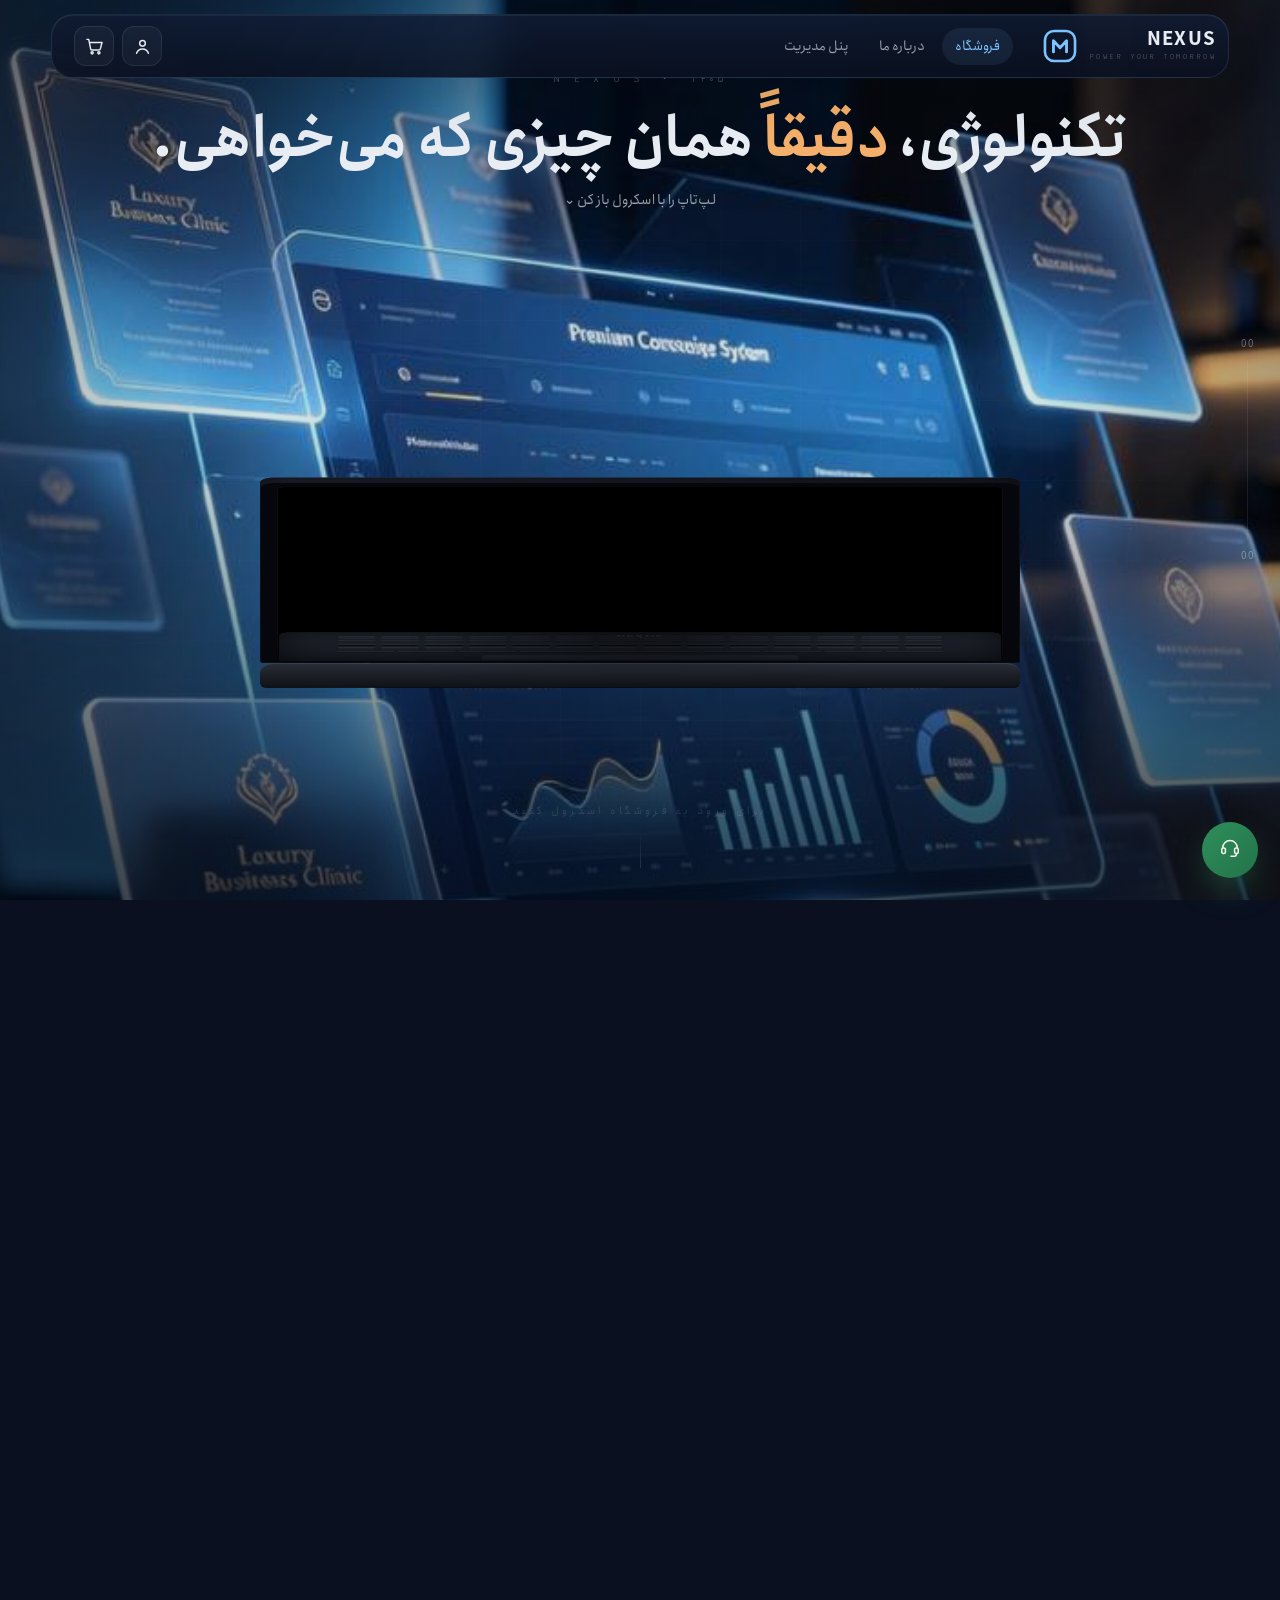
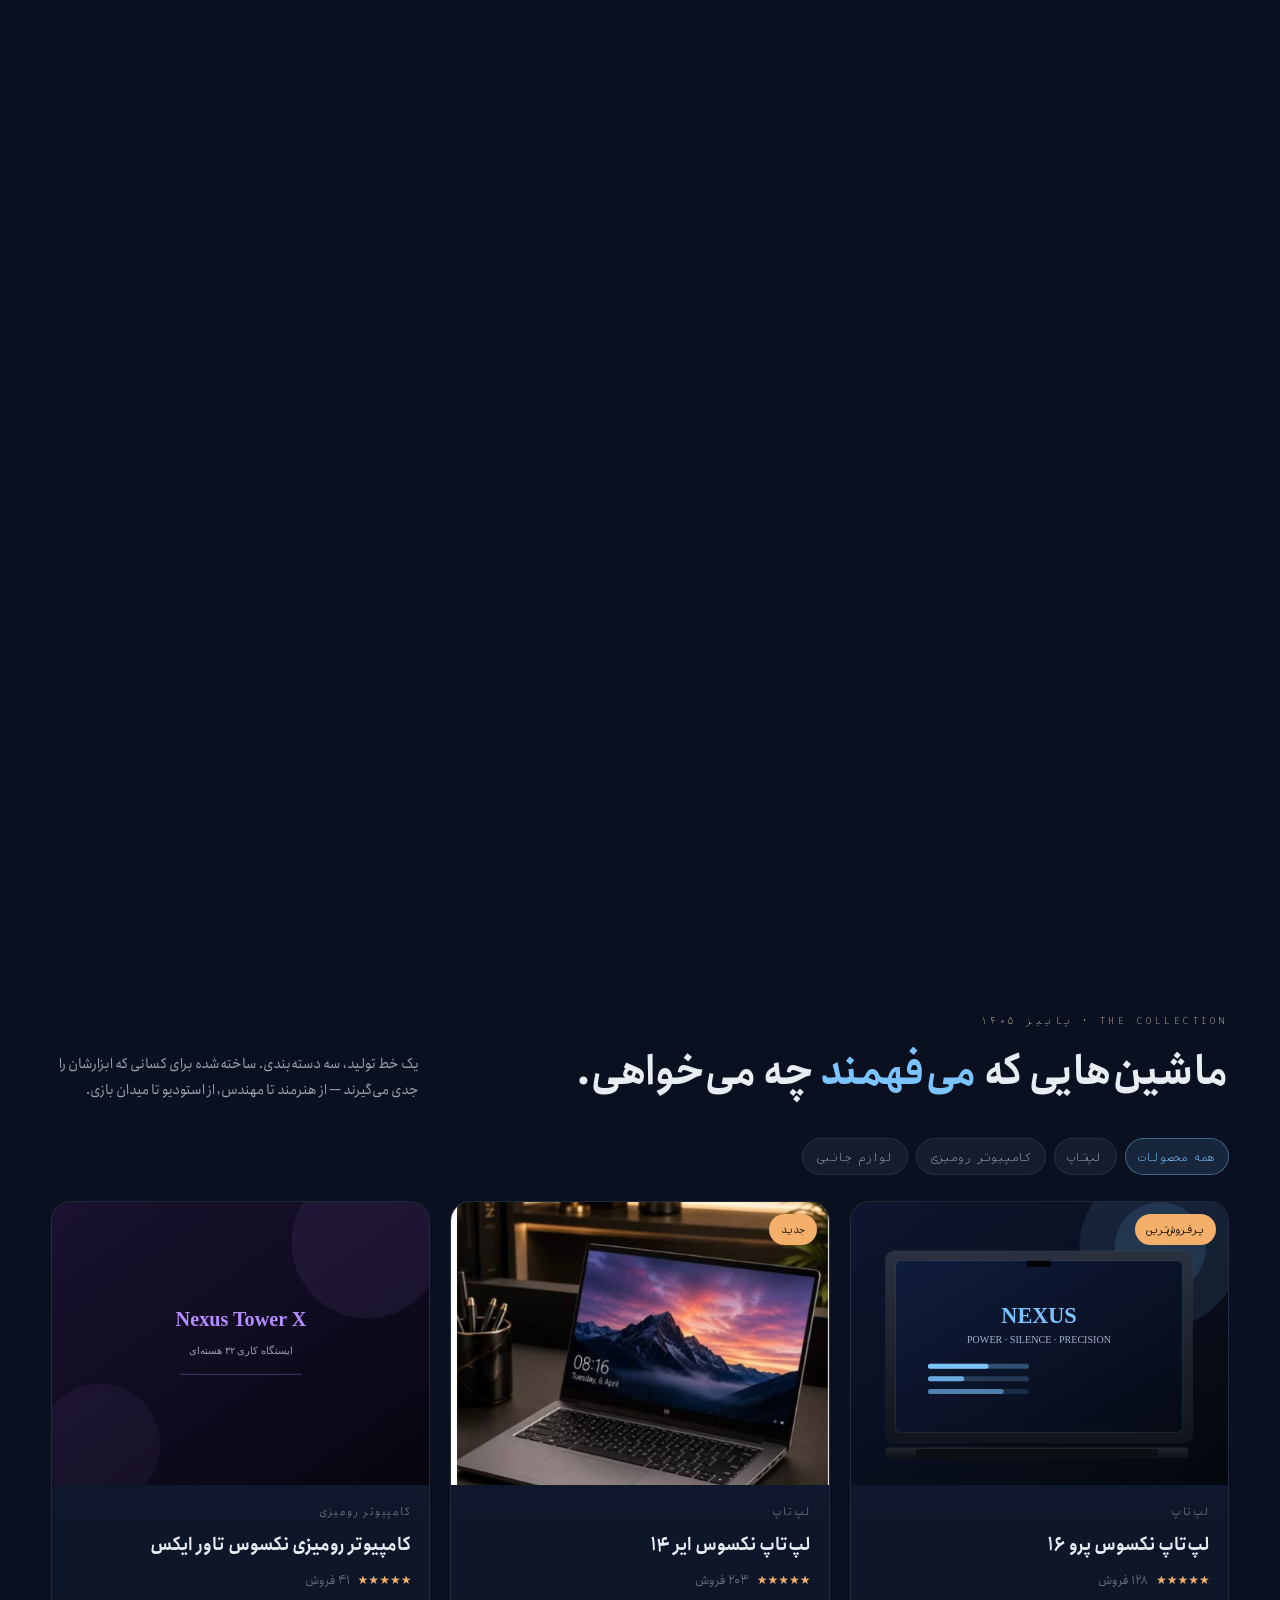
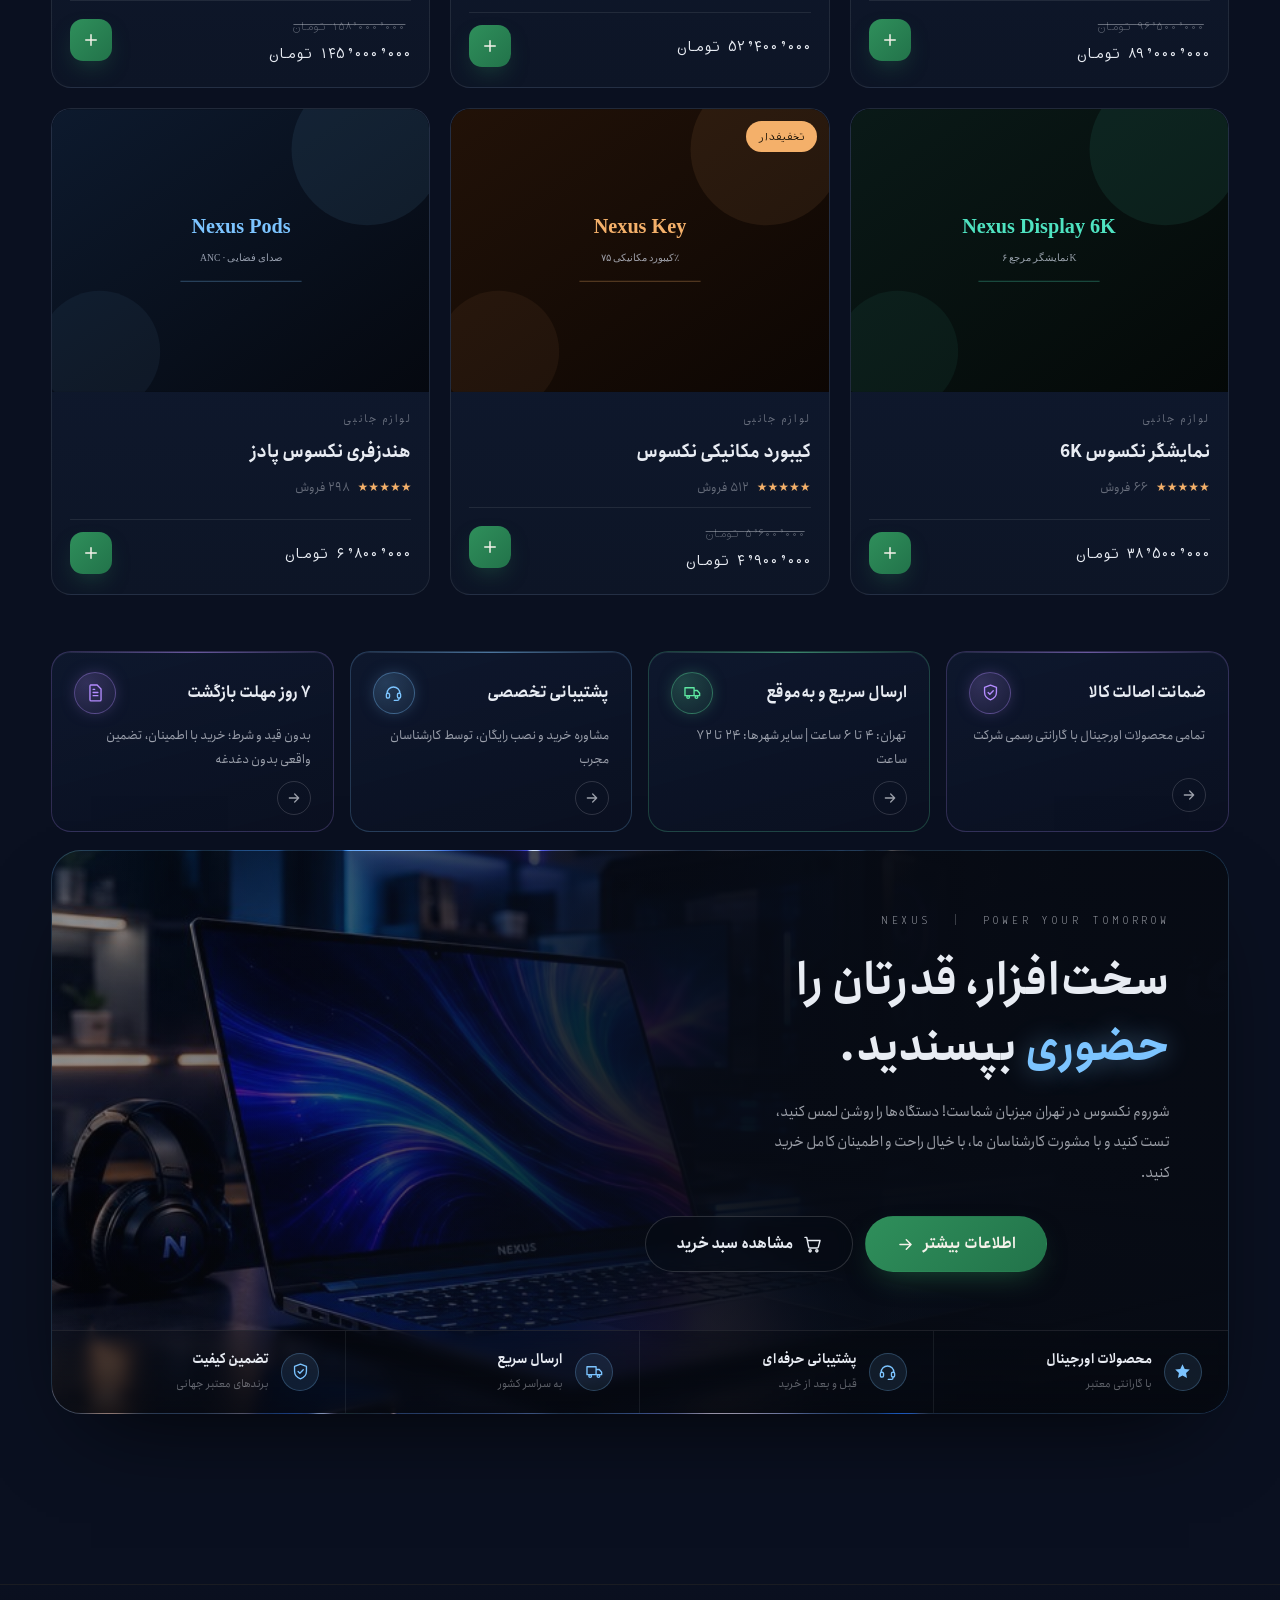
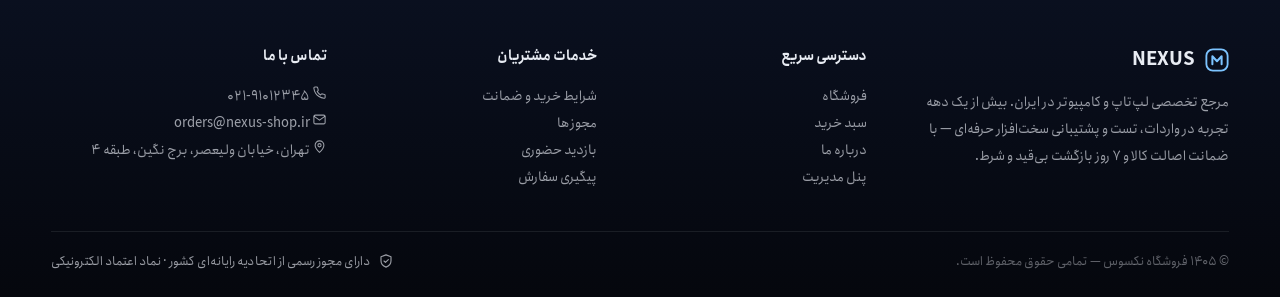
==== commit d8bdb754: "index: move feature cards + showroom banner below the products grid" ====
--- a/index.html
+++ b/index.html
@@ -6,62 +6,13 @@
 <title>نکسوس — فروشگاه تخصصی لپ‌تاپ و کامپیوتر</title>
 <meta name="description" content="فروشگاه تخصصی لپ‌تاپ و کامپیوتر نکسوس — خرید لپ‌تاپ گیمینگ، ایستگاه کاری و لوازم جانبی با ضمانت اصالت کالا." />
 <link rel="stylesheet" href="fonts/fonts.css?v=2">
-<link rel="stylesheet" href="css/styles.css?v=11">
+<link rel="stylesheet" href="css/styles.css?v=12">
 <link rel="stylesheet" href="css/hero.css?v=100">
 <link rel="icon" href="data:image/svg+xml,<svg xmlns='http://www.w3.org/2000/svg' viewBox='0 0 26 26'><rect x='1' y='1' width='24' height='24' rx='7' fill='%230a1020' stroke='%237cc4ff' stroke-width='2'/><path d='M8 17.5V9l5 5.4L18 9v8.5' stroke='%237cc4ff' stroke-width='2.2' fill='none' stroke-linecap='round'/></svg>">
 <script src="js/vendor/gsap.min.js"></script>
 <script src="js/vendor/ScrollTrigger.min.js"></script>
 </head>
 <body>
-
-<!-- ============ INTRO TOP: FEATURE CARDS + SHOWROOM BANNER ============ -->
-<section class="intro-top" id="introTop">
-  <div class="container">
-
-    <div class="feature-row">
-      <article class="fcard reveal" style="--fc:180 140 255">
-        <div class="fcard-head"><h3>ضمانت اصالت کالا</h3><span class="fcard-ico" data-ico="shield"></span></div>
-        <p>تمامی محصولات اورجینال با گارانتی رسمی شرکت</p>
-        <a class="fcard-arrow" href="about.html#license" aria-label="اطلاعات بیشتر"></a>
-      </article>
-      <article class="fcard reveal" style="--fc:94 231 161">
-        <div class="fcard-head"><h3>ارسال سریع و به‌موقع</h3><span class="fcard-ico" data-ico="truck"></span></div>
-        <p>تهران: ۴ تا ۶ ساعت | سایر شهرها: ۲۴ تا ۷۲ ساعت</p>
-        <a class="fcard-arrow" href="about.html#terms" aria-label="اطلاعات بیشتر"></a>
-      </article>
-      <article class="fcard reveal" style="--fc:124 196 255">
-        <div class="fcard-head"><h3>پشتیبانی تخصصی</h3><span class="fcard-ico" data-ico="headset"></span></div>
-        <p>مشاوره خرید و نصب رایگان، توسط کارشناسان مجرب</p>
-        <a class="fcard-arrow" href="about.html#visit" aria-label="اطلاعات بیشتر"></a>
-      </article>
-      <article class="fcard reveal" style="--fc:180 140 255">
-        <div class="fcard-head"><h3>۷ روز مهلت بازگشت</h3><span class="fcard-ico" data-ico="doc"></span></div>
-        <p>بدون قید و شرط؛ خرید با اطمینان، تضمین واقعی بدون دغدغه</p>
-        <a class="fcard-arrow" href="about.html#terms" aria-label="اطلاعات بیشتر"></a>
-      </article>
-    </div>
-
-    <div class="showroom-banner reveal" id="showroom">
-      <div class="sb-overlay" aria-hidden="true"></div>
-      <div class="sb-content">
-        <div class="sb-eyebrow">NEXUS <i>|</i> POWER YOUR TOMORROW</div>
-        <h1 class="sb-title">سخت‌افزار، قدرتان را <em>حضوری</em> بپسندید.</h1>
-        <p class="sb-desc">شوروم نکسوس در تهران میزبان شماست! دستگاه‌ها را روشن لمس کنید، تست کنید و با مشورت کارشناسان ما، با خیال راحت و اطمینان کامل خرید کنید.</p>
-        <div class="sb-actions">
-          <a href="about.html#visit" class="btn btn-primary btn-lg">اطلاعات بیشتر <span class="sb-arr"></span></a>
-          <a href="cart.html" class="btn btn-ghost btn-lg"><span class="sb-cart"></span> مشاهده سبد خرید</a>
-        </div>
-      </div>
-      <div class="sb-feats">
-        <div class="sbf"><span class="sbf-ico" data-ico="star"></span><div><b>محصولات اورجینال</b><small>با گارانتی معتبر</small></div></div>
-        <div class="sbf"><span class="sbf-ico" data-ico="headset"></span><div><b>پشتیبانی حرفه‌ای</b><small>قبل و بعد از خرید</small></div></div>
-        <div class="sbf"><span class="sbf-ico" data-ico="truck"></span><div><b>ارسال سریع</b><small>به سراسر کشور</small></div></div>
-        <div class="sbf"><span class="sbf-ico" data-ico="shield"></span><div><b>تضمین کیفیت</b><small>برندهای معتبر جهانی</small></div></div>
-      </div>
-    </div>
-
-  </div>
-</section>
 
 <!-- ============ HERO: LAPTOP OPENS ON SCROLL ============ -->
 <section class="hero-scroll" id="heroScroll">
@@ -173,9 +124,58 @@
   </section>
 </main>
 
+<!-- ============ INTRO TOP: FEATURE CARDS + SHOWROOM BANNER ============ -->
+<section class="intro-top" id="introTop">
+  <div class="container">
+
+    <div class="feature-row">
+      <article class="fcard reveal" style="--fc:180 140 255">
+        <div class="fcard-head"><h3>ضمانت اصالت کالا</h3><span class="fcard-ico" data-ico="shield"></span></div>
+        <p>تمامی محصولات اورجینال با گارانتی رسمی شرکت</p>
+        <a class="fcard-arrow" href="about.html#license" aria-label="اطلاعات بیشتر"></a>
+      </article>
+      <article class="fcard reveal" style="--fc:94 231 161">
+        <div class="fcard-head"><h3>ارسال سریع و به‌موقع</h3><span class="fcard-ico" data-ico="truck"></span></div>
+        <p>تهران: ۴ تا ۶ ساعت | سایر شهرها: ۲۴ تا ۷۲ ساعت</p>
+        <a class="fcard-arrow" href="about.html#terms" aria-label="اطلاعات بیشتر"></a>
+      </article>
+      <article class="fcard reveal" style="--fc:124 196 255">
+        <div class="fcard-head"><h3>پشتیبانی تخصصی</h3><span class="fcard-ico" data-ico="headset"></span></div>
+        <p>مشاوره خرید و نصب رایگان، توسط کارشناسان مجرب</p>
+        <a class="fcard-arrow" href="about.html#visit" aria-label="اطلاعات بیشتر"></a>
+      </article>
+      <article class="fcard reveal" style="--fc:180 140 255">
+        <div class="fcard-head"><h3>۷ روز مهلت بازگشت</h3><span class="fcard-ico" data-ico="doc"></span></div>
+        <p>بدون قید و شرط؛ خرید با اطمینان، تضمین واقعی بدون دغدغه</p>
+        <a class="fcard-arrow" href="about.html#terms" aria-label="اطلاعات بیشتر"></a>
+      </article>
+    </div>
+
+    <div class="showroom-banner reveal" id="showroom">
+      <div class="sb-overlay" aria-hidden="true"></div>
+      <div class="sb-content">
+        <div class="sb-eyebrow">NEXUS <i>|</i> POWER YOUR TOMORROW</div>
+        <h1 class="sb-title">سخت‌افزار، قدرتان را <em>حضوری</em> بپسندید.</h1>
+        <p class="sb-desc">شوروم نکسوس در تهران میزبان شماست! دستگاه‌ها را روشن لمس کنید، تست کنید و با مشورت کارشناسان ما، با خیال راحت و اطمینان کامل خرید کنید.</p>
+        <div class="sb-actions">
+          <a href="about.html#visit" class="btn btn-primary btn-lg">اطلاعات بیشتر <span class="sb-arr"></span></a>
+          <a href="cart.html" class="btn btn-ghost btn-lg"><span class="sb-cart"></span> مشاهده سبد خرید</a>
+        </div>
+      </div>
+      <div class="sb-feats">
+        <div class="sbf"><span class="sbf-ico" data-ico="star"></span><div><b>محصولات اورجینال</b><small>با گارانتی معتبر</small></div></div>
+        <div class="sbf"><span class="sbf-ico" data-ico="headset"></span><div><b>پشتیبانی حرفه‌ای</b><small>قبل و بعد از خرید</small></div></div>
+        <div class="sbf"><span class="sbf-ico" data-ico="truck"></span><div><b>ارسال سریع</b><small>به سراسر کشور</small></div></div>
+        <div class="sbf"><span class="sbf-ico" data-ico="shield"></span><div><b>تضمین کیفیت</b><small>برندهای معتبر جهانی</small></div></div>
+      </div>
+    </div>
+
+  </div>
+</section>
+
 <script src="js/store.js?v=8"></script>
 <script src="js/app.js?v=11"></script>
-<script src="js/hero.js?v=100"></script>
+<script src="js/hero.js?v=101"></script>
 <script>
 /* ---- render products with category filter ---- */
 (function () {
--- a/css/styles.css
+++ b/css/styles.css
@@ -610,7 +610,7 @@
 /* =========================================================
    INTRO TOP — feature cards + showroom banner (reference style)
    ========================================================= */
-.intro-top{padding:104px 0 26px;position:relative}
+.intro-top{padding:56px 0 60px;position:relative}
 .feature-row{
   display:grid;grid-template-columns:repeat(4,1fr);gap:16px;margin-bottom:18px;
 }
